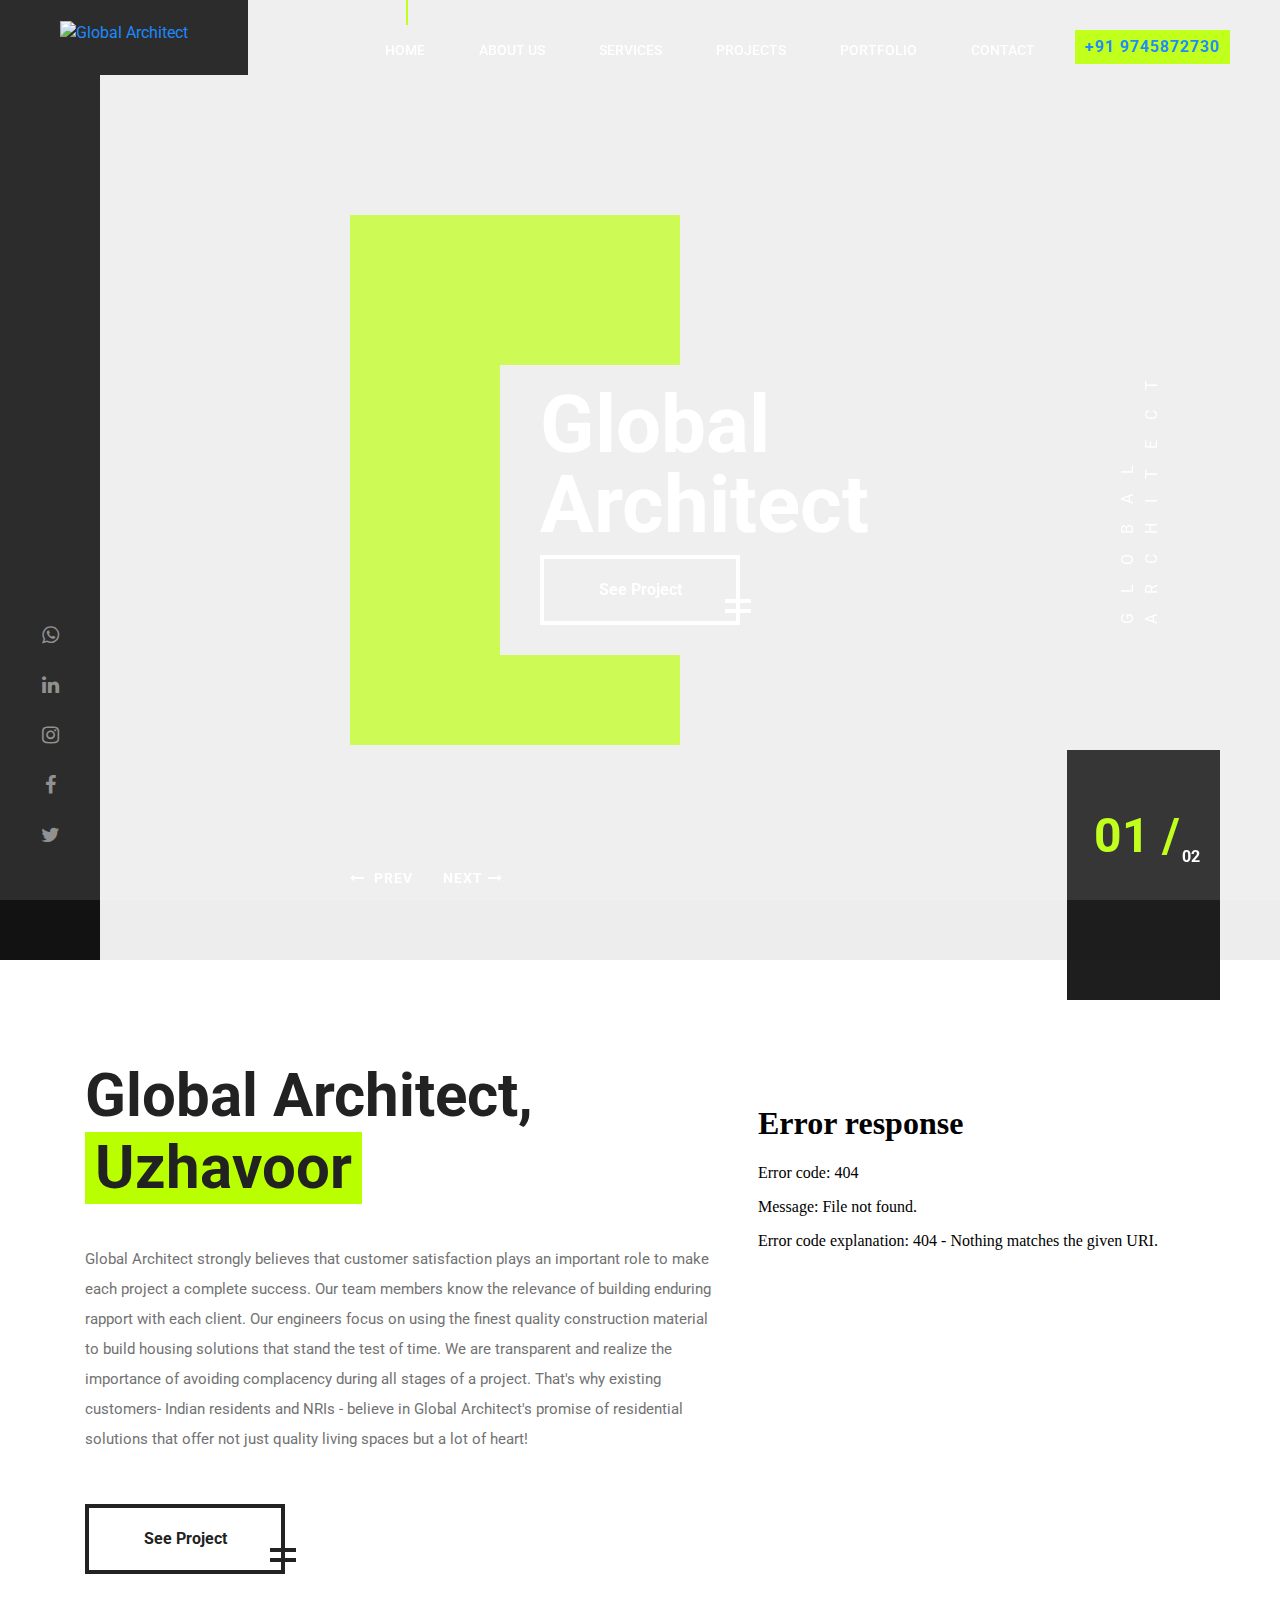
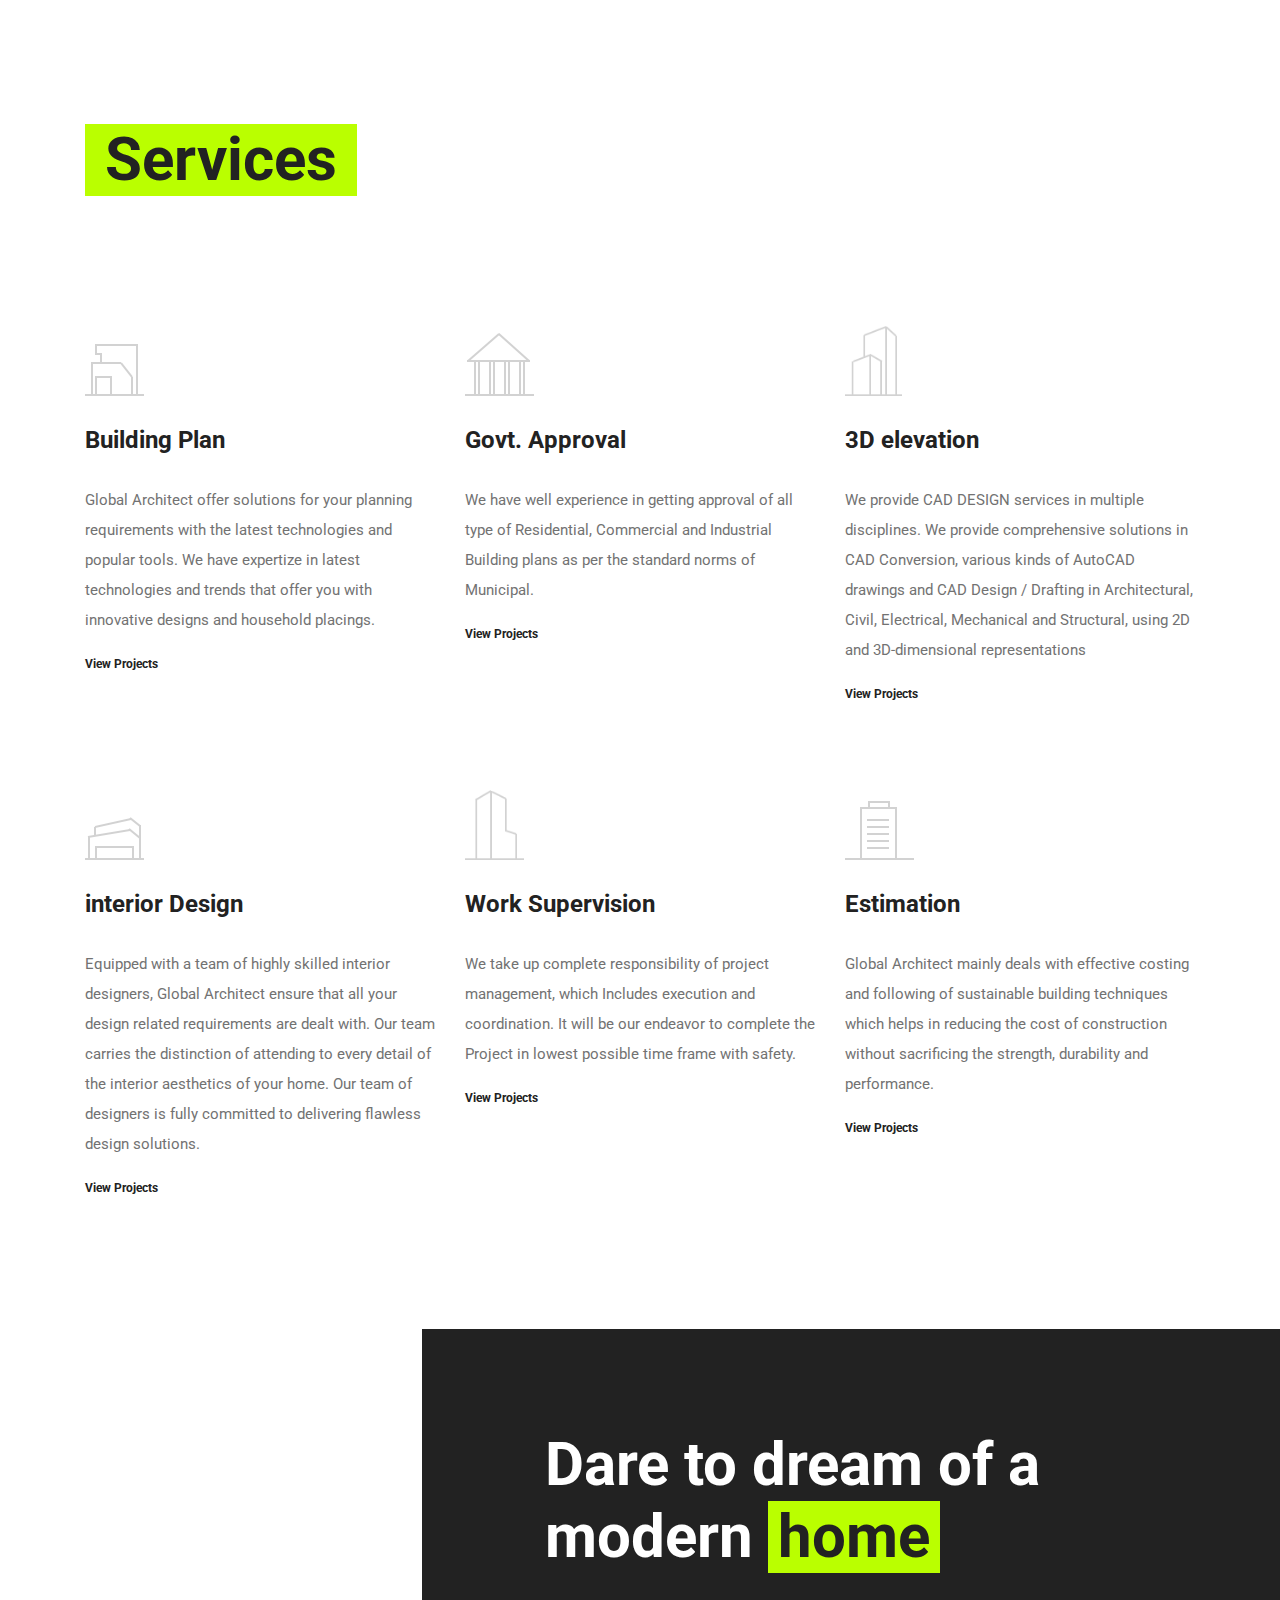
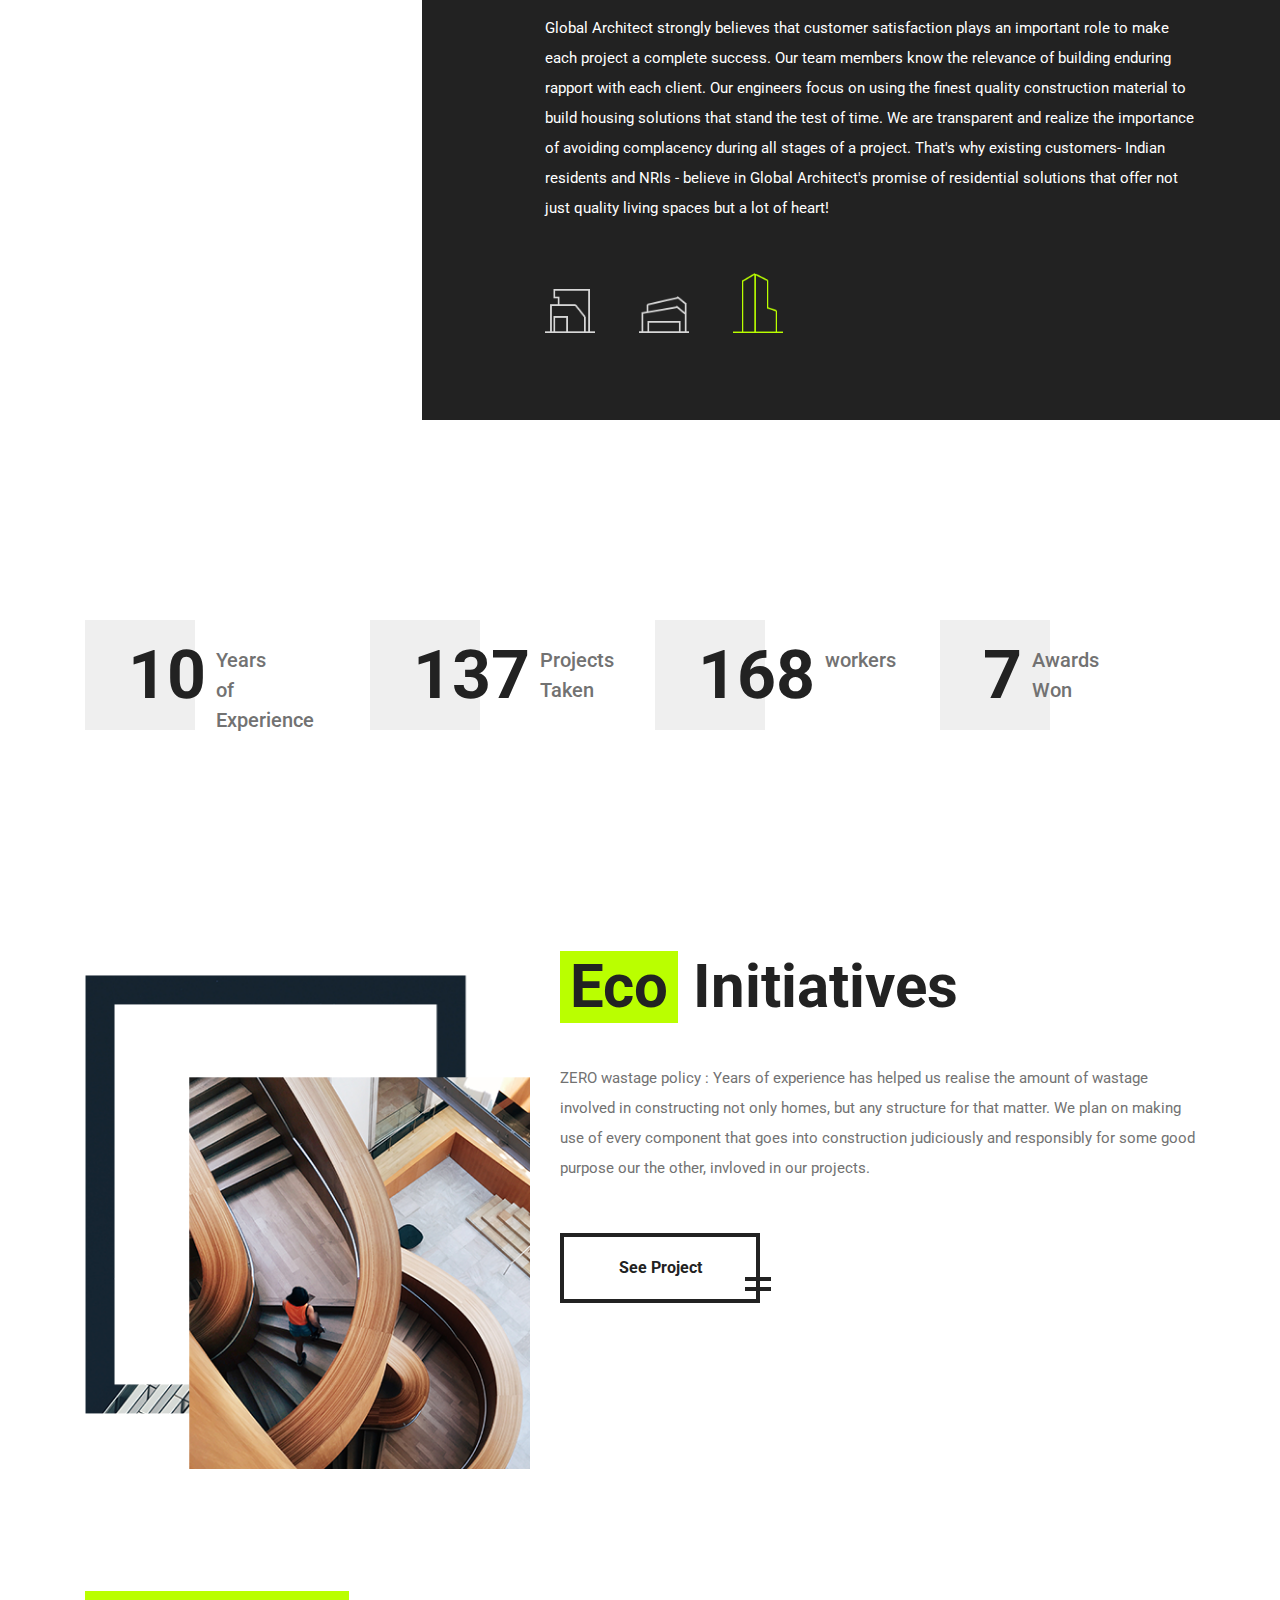
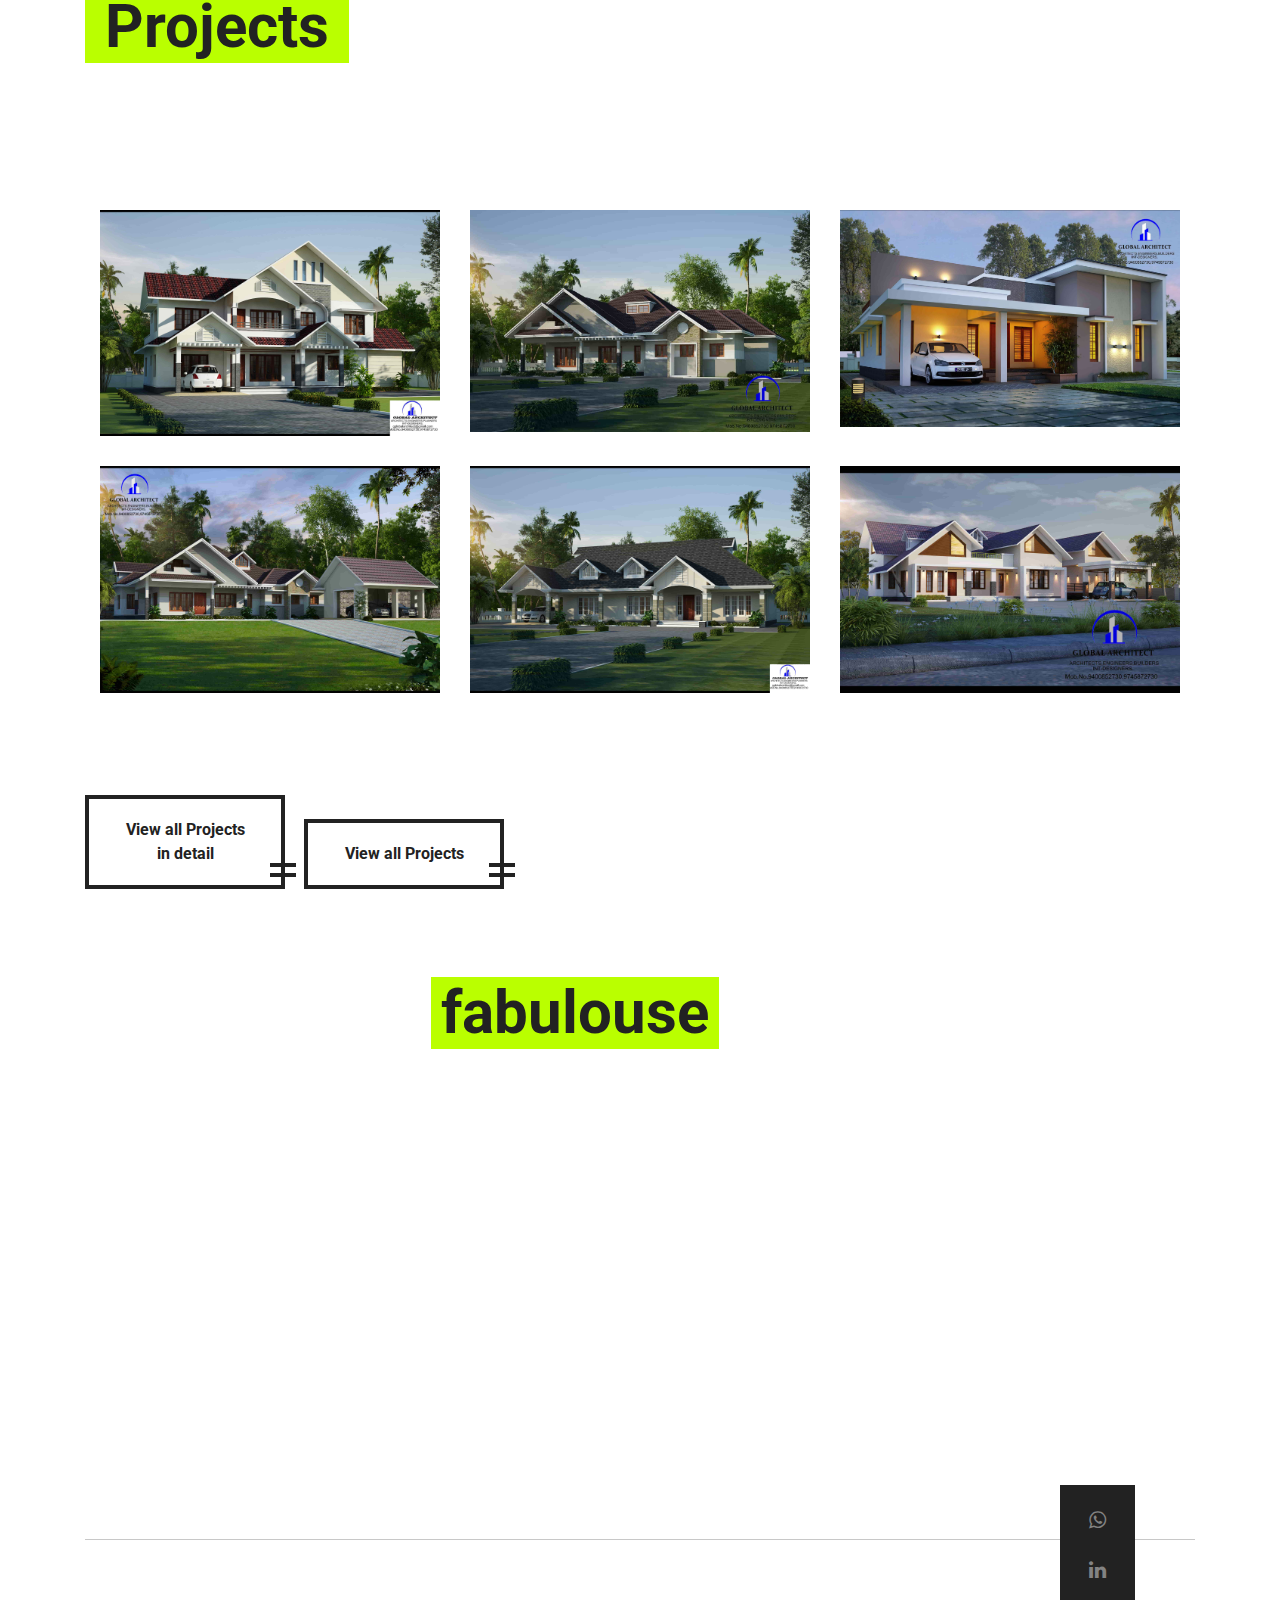
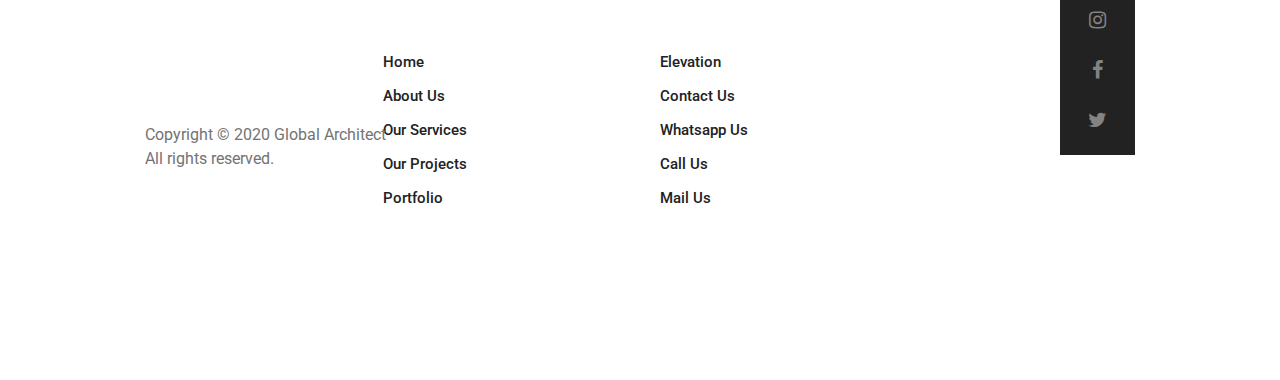
==== index.html @ ed286ddc "Update index.html" ====
<!DOCTYPE html>
<html lang="en">
<head>
	<title>Global Architect, Uzhavoor</title>
	<meta charset="UTF-8">
	<meta name="description" content="Global architect, Uzhavoor">
	<meta name="keywords" content="arcade, architecture, builders, creative, global architects uzhavoor, famous builders, low cost buildings, home builders, building plans, builders in kerala, builders in kottayam, awesome buildings">
	<meta name="viewport" content="width=device-width, initial-scale=1.0">
	<!-- Favicon -->   
	<link href="portfolio/img/logo2.png" rel="shortcut icon"/>

	<!-- Google Fonts -->
	<link href="https://fonts.googleapis.com/css?family=Roboto:300,400,500,700" rel="stylesheet">

	<!-- Stylesheets -->
	<link rel="stylesheet" href="css/bootstrap.min.css"/>
	<link rel="stylesheet" href="css/font-awesome.min.css"/>
	<link rel="stylesheet" href="css/animate.css"/>
	<link rel="stylesheet" href="css/owl.carousel.css"/>
	<link rel="stylesheet" href="css/style.css"/>


	

</head>
<body>
	<!-- Page Preloder -->
	<div id="preloder">
		<div class="loader"></div>
	</div>
	
	<!-- Header section start -->   
	<header class="header-area">
		<a href="home.html" class="logo-area">
			<img src="portfolio/img/logo.jpg" alt="Global Architect">
		</a>
		<div class="nav-switch">
			<i class="fa fa-bars"></i>
		</div>
		<div class="phone-number"><a href="https://api.whatsapp.com/send?phone=919745872730&text=&source=&data=&app_absent=">+91 9745872730</a></div>
		<nav class="nav-menu">
			<ul>
				<li class="active"><a href="home.html">Home</a></li>
				<li><a href="about.html">About us</a></li>
				<li><a href="service.html">Services</a></li>
				<li><a href="project.html">Projects</a></li>
				<li><a href="portfolio/gallery.html">Portfolio</a></li>
				<li><a href="contact.html">Contact</a></li>
			</ul>
		</nav>
	</header>
	<!-- Header section end -->   


	<!-- Hero section start -->
	<section class="hero-section">
		<!-- left social link ber -->
		<div class="left-bar">
			<div class="left-bar-content">
				<div class="social-links">
					<a href="https://api.whatsapp.com/send?phone=919745872730&text=&source=&data=&app_absent="><i class="fa fa-whatsapp"></i></a>
					<a href="#"><i class="fa fa-linkedin"></i></a>
					<a href="#"><i class="fa fa-instagram"></i></a>
					<a href="https://www.facebook.com/Global-architect-100551278254548/"><i class="fa fa-facebook"></i></a>
					<a href="#"><i class="fa fa-twitter"></i></a>
				</div>
			</div>
		</div>
		<!-- hero slider area -->
		
		
		 
     		<!--
		
		<iframe width="560" height="315" src="portfolio/img/intro_video.mp4" frameborder="0" allowfullscreen></iframe>
		
		-->
		
		
		
		
		<div class="hero-slider">
			<div class="hero-slide-item set-bg" data-setbg="portfolio/img/black1.jpg">
				<div class="slide-inner">
					<div class="slide-content">
					<h2>Global<br>Architect<br></h2>
					<a href="project" class="site-btn sb-light">See Project</a>
					</div>	
				</div>
			</div>	
			<div class="hero-slide-item set-bg" data-setbg="portfolio/img/red1.jpg">
				<div class="slide-inner">
					<div class="slide-content">
					<h2>You Dream <br>We Design</h2>
					<a href="project.html" class="site-btn sb-light">See Projects</a>
					</div>	
				</div>
			</div>	
		</div>
		<div class="slide-num-holder" id="snh-1"></div>
		<div class="hero-right-text">global <br>architect</div>
	</section>
	<!-- Hero section end -->


	<!-- Intro section start -->
	<section class="intro-section pt100 pb50">
		<div class="container">
			<div class="row">
				<div class="col-lg-7 intro-text mb-5 mb-lg-0">
					<h2 class="sp-title"> Global Architect,<span>Uzhavoor</span></h2>
					<p>Global Architect strongly believes that customer satisfaction plays an important role to make each project a complete success. Our team members know the relevance of building enduring rapport with each client. Our engineers focus on using the finest quality construction material to build housing solutions that stand the test of time. We are transparent and realize the importance of avoiding complacency during all stages of a project. That's why existing customers- Indian residents and NRIs - believe in Global Architect's promise of residential solutions that offer not just quality living spaces but a lot of heart! </p>
					<a href="project.html" class="site-btn sb-dark">See Project</a>
				</div>
				<div class="col-lg-5 pt-4">
					<iframe width="560" height="315" src="portfolio/img/intro_video.mp4" frameborder="0" allowfullscreen></iframe>
				</div>
			</div>
		</div>
	</section>
	<!-- Intro section end -->


	<!-- Service section start -->
	<section class="service-section spad">
		<div class="container">
			<div class="section-title">
				<h2>Services</h2>
			</div>
			<div class="row">
				<div class="col-lg-4 col-md-6">
					<div class="service-box">
						<div class="sb-icon">
							<div class="sb-img-icon">
								<img src="portfolio/img/icon/dark/1.png" alt="">
							</div>
						</div>
						<h3>Building Plan</h3>
						<p>Global Architect offer solutions for your planning requirements with the latest technologies and popular tools. We have expertize in latest technologies and trends that offer you with innovative designs and household placings.</p>
						<a href="project.html" class="readmore">View Projects</a>
					</div>
				</div>
				
				<div class="col-lg-4 col-md-6">
					<div class="service-box">
						<div class="sb-icon">
							<div class="sb-img-icon">
								<img src="portfolio/img/icon/dark/6.png" alt="">
							</div>
						</div>
						<h3>Govt. Approval</h3>
						<p>We have well experience in getting approval of all type of Residential, Commercial and Industrial Building plans as per the standard norms of Municipal.</p>
						<a href="project.html" class="readmore">View Projects</a>
					</div>
				</div>
				
				<div class="col-lg-4 col-md-6">
					<div class="service-box">
						<div class="sb-icon">
							<div class="sb-img-icon">
								<img src="portfolio/img/icon/dark/4.png" alt="">
							</div>
						</div>
						<h3>3D elevation</h3>
						<p>We provide CAD DESIGN services in multiple disciplines. We provide comprehensive solutions in CAD Conversion, various kinds of AutoCAD drawings and CAD Design / Drafting in Architectural, Civil, Electrical, Mechanical and Structural, using 2D and 3D-dimensional representations</p>
						<a href="project.html" class="readmore">View Projects</a>
					</div>
				</div>
				<div class="col-lg-4 col-md-6">
					<div class="service-box">
						<div class="sb-icon">
							<div class="sb-img-icon">
								<img src="portfolio/img/icon/dark/2.png" alt="">
							</div>
						</div>
						<h3>interior Design</h3>
						<p>Equipped with a team of highly skilled interior designers, Global Architect ensure that all your design related requirements are dealt with. Our team carries the distinction of attending to every detail of the interior aesthetics of your home. Our team of designers is fully committed to delivering flawless design solutions.</p>
						<a href="project.html" class="readmore">View Projects</a>
					</div>
				</div>
				<div class="col-lg-4 col-md-6">
					<div class="service-box">
						<div class="sb-icon">
							<div class="sb-img-icon">
								<img src="portfolio/img/icon/dark/3.png" alt="">
							</div>
						</div>
						<h3>Work Supervision</h3>
						<p> We take up complete responsibility of project management, which Includes execution and coordination. It will be our endeavor to complete the Project in lowest possible time frame with safety.</p>
						<a href="project.html" class="readmore">View Projects</a>
					</div>
				</div>
				
				<div class="col-lg-4 col-md-6">
					<div class="service-box">
						<div class="sb-icon">
							<div class="sb-img-icon">
								<img src="portfolio/img/icon/dark/5.png" alt="">
							</div>
						</div>
						<h3>Estimation</h3>
						<p>Global Architect mainly deals with effective costing and following of sustainable building techniques which helps in reducing the cost of construction without sacrificing the strength, durability and performance. </p>
						<a href="project.html" class="readmore">View Projects</a>
					</div>
				</div>
				
			</div>
		</div>
	</section>
	<!-- Service section end -->



	<!-- CTA section start -->
	<section class="cta-section pt100 pb50">
		<div class="cta-image-box"></div>
		<div class="container">
			<div class="row">
				<div class="col-lg-7 pl-lg-0 offset-lg-5 cta-content">
					<h2 class="sp-title">Dare to dream of a modern <span>home</span></h2>
					<p>Global Architect strongly believes that customer satisfaction plays an important role to make each project a complete success. Our team members know the relevance of building enduring rapport with each client. Our engineers focus on using the finest quality construction material to build housing solutions that stand the test of time. We are transparent and realize the importance of avoiding complacency during all stages of a project. That's why existing customers- Indian residents and NRIs - believe in Global Architect's promise of residential solutions that offer not just quality living spaces but a lot of heart! </p>
					<div class="cta-icons">
						<div class="cta-img-icon">
							<img src="portfolio/img/icon/light/1.png" alt="">
						</div>
						<div class="cta-img-icon">
							<img src="portfolio/img/icon/light/2.png" alt="">
						</div>
						<div class="cta-img-icon">
							<img src="portfolio/img/icon/color/3.png" alt="">
						</div>
					</div>
				</div>
			</div>
		</div>
	</section>
	<!-- CTA section end -->


	<!-- Milestones section Start -->
	<section class="milestones-section spad">
		<div class="container">
			<div class="row">
				<div class="col-lg-3 col-md-6">
					<div class="milestone">
						<h2>10</h2>
						<p>Years <br>of <br>Experience</p>
					</div>
				</div>
				<div class="col-lg-3 col-md-6">
					<div class="milestone">
						<h2>137</h2>
						<p>Projects <br>Taken</p>
					</div>
				</div>
				<div class="col-lg-3 col-md-6">
					<div class="milestone">
						<h2>168</h2>
						<p>workers</p>
					</div>
				</div>
				<div class="col-lg-3 col-md-6">
					<div class="milestone">
						<h2>7</h2>
						<p>Awards <br>Won</p>
					</div>
				</div>
			</div>
		</div>
	</section>
	<!-- Milestones section end -->

	
	<!-- Eco initiative section start -->
	<section class="intro-section pt100 pb50">
		<div class="container">
			<div class="row">
				<div class="col-lg-5 pt-4">
					<img src="portfolio/img/intro.png" alt="Global Architect">
				</div>
				<div class="col-lg-7 intro-text mb-5 mb-lg-0">
					<h2 class="sp-title"><span>Eco</span> Initiatives</h2>
					<p>ZERO wastage policy : Years of experience has helped us realise the amount of wastage involved in constructing not only homes, but any structure for that matter. We plan on making use of every component that goes into construction judiciously and responsibly for some good purpose our the other, invloved in our projects.</p>
					<a href="project.html" class="site-btn sb-dark">See Project</a>
				</div>
				
			</div>
		</div>
	</section>
	<!-- Eco initiative section end -->
	
	
	
	
	<br>
	<br>
	<br>

	
	
	
	

	<!-- Projects section start -->
	<div class="projects-section pb50">
		<div class="container">
			<div class="row">
				<div class="col-lg-3">
					<div class="section-title">
						<h1>Projects</h1>
					</div>
				</div>
				
			</div>
			
			
			
			
<br>
<br>
<br>


		<div id="fh5co-work-section">
			<div class="container">
				<div class="row">
					<div class="col-md-4 text-center project">
						<a href="building1.html" class="grid-project">
							<div class="image"><img src="portfolio/img/home/2.jpg" alt="Project" class="img-responsive"></div>
							<div class="desc">
								<h3></h3>
								<p></p>
								<span></span>
							</div>
						</a>
					</div>
					<div class="col-md-4 text-center project">
						<a href="building1.html" class="grid-project">
							<div class="image"><img src="portfolio/img/home/3.jpg" alt="Project" class="img-responsive"></div>
							<div class="desc">
								<h3></h3>
								<p></p>
								<span></span>
							</div>
						</a>
					</div>
					<div class="col-md-4 text-center project">
						<a href="building1.html" class="grid-project">
							<div class="image"><img src="portfolio/img/home/6.jpg" alt="Project" class="img-responsive"></div>
							<div class="desc">
								<p></p>
								<span></span>
							</div>
						</a>
					</div>
					<div class="col-md-4 text-center project">
						<a href="building1.html" class="grid-project">
							<div class="image"><img src="portfolio/img/home/10.jpg" alt="Project" class="img-responsive"></div>
							<div class="desc">
								<h3></h3>
								<span></span>
								
							</div>
						</a>
					</div>
					<div class="col-md-4 text-center project">
						<a href="building1.html" class="grid-project">
							<div class="image"><img src="portfolio/img/home/13.jpg" alt="Project" class="img-responsive"></div>
							<div class="desc">
								<h3></span>
							</div>
						</a>
					</div>
					<div class="col-md-4 text-center project">
						<a href="building1.html" class="grid-project">
							<div class="image"><img src="portfolio/img/home/14.jpg" alt="Project" class="img-responsive"></div>
							<div class="desc">
								<h3></span>
							</div>
						</a>
					</div>
				</div>
			</div>
		</div>
		<br>
		<br>
		<br>
		<a href="project.html" class="site-btn sb-dark">View all Projects <br> in detail</a>
		<a href="portfolio.html" class="site-btn sb-dark">View all Projects</a>
		
		<br>
		<br>
		<br>	
			
		
	<section class="promo-section pt-0">
		<div class="promo-box set-bg" data-setbg="portfolio/img/black1.jpg">
			<div class="container">
				<div class="row">
					<div class="col-lg-9 promo-text">
						<h1>In need of a <span>fabulouse</span> home?</h1>
						<p>unique formula of innovation and professionalism that guarantee unparalleled standards of services without the slightest of delay in the timely completion of projects.</p>
					</div>
					<div class="col-lg-3 text-lg-right">
						<a href="https://api.whatsapp.com/send?phone=919745872730&text=&source=&data=&app_absent=" class="site-btn sb-light mt-4">Whatsapp Us</a>
					</div>
				</div>
			</div>
		</div>
	</section>
	
			
			
			
			
			
			
			
		<br>
		<br>
		<br>
		<br>
		<br>
		<br>



	<!-- Projects section end -->
	
	
	
	
	
		
			
			
			
			
			
			
			

	
	
	
	
	<!-- Footer section start -->
	<footer class="footer-section">
		<div class="footer-social">
			<div class="social-links">
				<a href="https://api.whatsapp.com/send?phone=919745872730&text=&source=&data=&app_absent="><i class="fa fa-whatsapp"></i></a>
				<a href="#"><i class="fa fa-linkedin"></i></a>
				<a href="#"><i class="fa fa-instagram"></i></a>
				<a href="#"><i class="fa fa-facebook"></i></a>
				<a href="#"><i class="fa fa-twitter"></i></a>
			</div>
		</div>
		<div class="container">
			<div class="row">
				<div class="col-lg-9 offset-lg-3">
					<div class="row">
						<div class="col-md-4">
							<div class="footer-item">
								<ul>
									<li><a href="index.html">Home</a></li>
									<li><a href="about.html">About Us</a></li>
									<li><a href="service.html">Our Services</a></li>
									<li><a href="project.html">Our Projects</a></li>
									<li><a href="Portfolio/gallery.html">Portfolio</a></li>
									
								</ul>
							</div>
						</div>
						<div class="col-md-4">
							<div class="footer-item">
								<ul>
									<li><a href="portfolio.html">Elevation</a></li>
									<li><a href="contact.html">Contact Us</a></li>
									<li><a href="https://api.whatsapp.com/send?phone=919745872730&text=&source=&data=&app_absent=">Whatsapp Us</a></li>
									<li><a href="tel://+919745872730">Call Us</a></li>
									<li><a href="https://mail.google.com/mail/u/0/#inbox?compose=CllgCJfrLfsftrxhvQvltRVFBPnzljLBNbCcRBGmcxBzsPzPgQCKxvjkdplgJJNvBHZVXLXLjHg">Mail Us</a></li>
								</ul>
							</div>
						</div>
						
					</div>
				</div>
			</div>
		</div>
		
     <div class="copyright">Copyright &copy; 2020 Global Architect <br> All rights reserved.</div>
    
	</footer>
	<!-- Footer section end -->



	<!--====== Javascripts & Jquery ======-->
	<script src="js/jquery-2.1.4.min.js"></script>
	<script src="js/bootstrap.min.js"></script>
	<script src="js/isotope.pkgd.min.js"></script>
	<script src="js/owl.carousel.min.js"></script>
	<script src="js/jquery.owl-filter.js"></script>
	<script src="js/magnific-popup.min.js"></script>
	<script src="js/circle-progress.min.js"></script>
	<script src="js/main.js"></script>
</body>
</html>
---- css/style.css ----
/* =================================
------------------------------------
  Arcade - Architecture
  Version: 1.0
 ------------------------------------ 
 ====================================*/





/*----------------------------------------*/
/* Template default CSS
/*----------------------------------------*/
html,
body {
	height: 100%;
	font-family: 'Roboto', sans-serif;
}

h1,
h2,
h3,
h4,
h5,
h6 {
	color: #222222;
	margin: 0;
	margin-bottom: 10px;
	font-weight: 700;
}

h1 {
	font-size: 60px;
	margin-bottom: 40px;
}

h1 span {
	background: #baff00;
	padding: 0 10px;
	color: #222222;
	display: inline-block;
}

h2 {
	font-size: 36px;
}

h3 {
	font-size: 24px;
	margin-bottom: 30px;
}

h4 {
	font-size: 15px;
}

p {
	font-size: 15px;
	color: #727272;
	line-height: 2;
}

img {
	max-width: 100%;
}

input:focus,
select:focus,
button:focus,
textarea:focus {
	outline: none;
}

a:hover,
a:focus {
	text-decoration: none;
	outline: none;
}

ul,
ol {
	padding: 0;
	margin: 0;
}

/*------------------------
  Helper css
--------------------------*/
.sp-title {
	font-size: 60px;
	margin-bottom: 40px;
}

.sp-title span {
	background: #baff00;
	padding: 0 10px;
	color: #222222;
	display: inline-block;
}

.pt100 {
	padding-top: 100px;
}

.pb100 {
	padding-bottom: 100px;
}

.pt50 {
	padding-top: 50px;
}

.pb50 {
	padding-bottom: 50px;
}

.mb100 {
	margin-bottom: 100px;
}

.spad {
	padding: 100px 0;
}

.section-title {
	margin-bottom: 75px;
}

.section-title h1,
.section-title h2 {
	display: inline-block;
	background: #baff00;
	padding: 0 20px;
	margin-bottom: 0;
	font-size: 60px;
}

.set-bg {
	background-size: cover;
	background-repeat: no-repeat;
}

/*------------------------
  Common element css
--------------------------*/
/*=== Preloder ===*/
#preloder {
	position: fixed;
	width: 100%;
	height: 100%;
	top: 0;
	left: 0;
	z-index: 999999;
	background: #fff;
}

.loader {
	width: 30px;
	height: 30px;
	border: 3px solid #000;
	position: absolute;
	top: 50%;
	left: 50%;
	margin-top: -13px;
	margin-left: -13px;
	border-radius: 60px;
	border-left-color: transparent;
	animation: loader 0.8s linear infinite;
	-webkit-animation: loader 0.8s linear infinite;
	}

@keyframes loader {
	0% {
		transform: rotate(0deg);
	}
	50% {
		transform: rotate(180deg);
	}
	100% {
		transform: rotate(360deg);
	}
}

@-webkit-keyframes loader {
	0% {
		-webkit-transform: rotate(0deg);
	}
	50% {
		-webkit-transform: rotate(180deg);
	}
	100% {
		-webkit-transform: rotate(360deg);
	}
}
.site-btn {
	display: inline-block;
	font-weight: 700;
	border: 4px solid;
	min-width: 200px;
	text-align: center;
	padding: 19px 0;
	position: relative;
	background-color: transparent;
	margin-right: 15px;
	z-index: 1;
}

.site-btn:after,
.site-btn:before {
	position: absolute;
	content: "";
	width: 26px;
	height: 4px;
	right: -15px;
}

.site-btn:after {
	bottom: 8px;
}

.site-btn:before {
	bottom: 18px;
}

.site-btn.sb-light {
	color: #fff;
}

.site-btn.sb-light:after,
.site-btn.sb-light:before {
	background: #fff;
}

.site-btn.sb-dark {
	color: #222222;
}

.site-btn.sb-dark:after,
.site-btn.sb-dark:before {
	background: #222222;
}

.site-btn.sb-solid-color {
	background: #baff00;
	border-color: #baff00;
}

.site-btn.sb-solid-color:after,
.site-btn.sb-solid-color:before {
	background: #222222;
}

.site-btn.sb-solid-dark {
	background: #222;
	border-color: #222;
	color: #baff00;
}

.site-btn.sb-solid-dark:after,
.site-btn.sb-solid-dark:before {
	background: #baff00;
}

.element {
	margin-bottom: 100px;
}

/*===  Accordion ===*/
.accordion-area .panel {
	margin-bottom: 15px;
}

.accordion-area .panel-header {
	background: #f0f0f0;
	display: block;
	padding: 12px 50px;
	font-size: 14px;
	font-weight: 700;
	position: relative;
	-webkit-transition: all 0.4s ease-out 0s;
	-o-transition: all 0.4s ease-out 0s;
	transition: all 0.4s ease-out 0s;
}

.accordion-area .panel-header.active {
	background: #baff00;
}

.accordion-area .panel-header.active .panel-link:after {
	content: "-";
}

.accordion-area .panel-header.active .panel-link.collapsed:after {
	content: "+";
}

.accordion-area .panel-link {
	position: absolute;
	right: 0;
	top: 0;
	height: 100%;
	width: 50px;
	background: #baff00;
	border: none;
	cursor: pointer;
}

.accordion-area .panel-body p {
	font-size: 14px;
	margin-bottom: 0;
	padding-top: 25px;
}

.accordion-area .panel-body {
	padding: 0 5px;
}

.accordion-area .panel-link:after {
	content: "+";
	position: absolute;
	left: 50%;
	font-size: 16px;
	font-weight: 700;
	top: 50%;
	line-height: 16px;
	margin-top: -8px;
	margin-left: -4px;
}

/*===  Tab  ===*/
.tab-element .nav-tabs {
	border-bottom: none;
	margin-bottom: 35px;
}

.tab-element .nav-tabs .nav-link {
	border: none;
	background: #f0f0f0;
	border-radius: 0;
	margin-right: 5px;
	font-size: 14px;
	font-weight: 500;
	color: #222;
	padding: 15px 30px;
}

.tab-element .nav-tabs .nav-link.active {
	background: #baff00;
}

.tab-element .nav-tabs .nav-link.active,
.tab-element .nav-tabs .nav-link:hover {
	border: none;
}

.tab-element .tab-pane h4 {
	font-size: 18px;
	margin: 25px 0 20px;
}

.tab-element .tab-pane p {
	font-size: 14px;
}

/*===  Loader ===*/
.circle-progress {
	text-align: center;
	padding-top: 30px;
	display: inline-block;
}

.circle-progress .prog-circle {
	position: relative;
	margin-bottom: -155px;
}

.circle-progress .prog-circle:after {
	position: absolute;
	content: "";
	width: 177px;
	height: 177px;
	left: 9px;
	top: 9px;
	border-radius: 50%;
	border: 2px solid #fff;
	z-index: 1;
}

.circle-progress canvas {
	-webkit-transform: rotate(90deg);
	-ms-transform: rotate(90deg);
	transform: rotate(90deg);
}

.circle-progress .progress-info {
	width: 100%;
	border-radius: 150px;
	margin: 0 auto;
	padding-top: 22px;
}

.circle-progress .progress-info h2 {
	font-size: 48px;
}

.circle-progress .prog-title {
	text-align: center;
	margin-top: 100px;
}

.circle-progress .prog-title h3 {
	font-size: 18px;
	color: #727272;
}

.img-popup-warp .mfp-content {
	opacity: 0;
	-webkit-transform: scale(0.8);
	    -ms-transform: scale(0.8);
	        transform: scale(0.8);
	-webkit-transition: all 0.4s;
	-o-transition: all 0.4s;
	transition: all 0.4s;
}

.img-popup-warp.mfp-ready .mfp-content {
	opacity: 1;
	-webkit-transform: scale(1);
	    -ms-transform: scale(1);
	        transform: scale(1);
}

/*----------------------------------------*/
/*  Header CSS
/*----------------------------------------*/
.header-area {
	position: absolute;
	width: 100%;
	top: 0;
	z-index: 50;
}

.logo-area {
	float: left;
	display: inline-block;
	background: #121212;
	padding: 20px 60px 30px;
}

.phone-number {
	float: right;
	display: inline-block;
	padding: 5px 10px;
	background: #baff00;
	font-weight: 700;
	letter-spacing: 1px;
	margin-top: 30px;
	margin-right: 50px;
}

.nav-switch {
	display: none;
}

.nav-menu {
	display: inline-block;
	float: right;
}

.nav-menu ul {
	list-style: none;
}

.nav-menu ul li {
	display: inline;
}

.nav-menu ul li a {
	display: inline-block;
	padding: 40px 10px 5px;
	text-transform: uppercase;
	margin-right: 30px;
	font-size: 14px;
	color: #fff;
	font-weight: 500;
	position: relative;
}

.nav-menu ul li a:after {
	position: absolute;
	content: "";
	width: 2px;
	height: 0;
	left: 50%;
	margin-left: 1px;
	top: 0;
	background: #baff00;
	-webkit-transition: all 0.4s;
	-o-transition: all 0.4s;
	transition: all 0.4s;
}

.nav-menu ul li a:hover:after {
	height: 25px;
}

.nav-menu ul li.active>a:after {
	height: 25px;
}

/*---------------------------------------*/
/*  Hero Section CSS
/*----------------------------------------*/
.hero-section {
	height: 960px;
	background: #ededed;
	position: relative;
}

.left-bar {
	position: absolute;
	width: 100px;
	height: 100%;
	background: #121212;
	z-index: 20;
}

.left-bar .left-bar-content {
	position: absolute;
	width: 100%;
	bottom: 0;
	text-align: center;
	margin-bottom: 90px;
}

.social-links a {
	display: block;
	color: #838383;
	margin-bottom: 20px;
	font-size: 20px;
	-webkit-transition: all 0.4s;
	-o-transition: all 0.4s;
	transition: all 0.4s;
}

.social-links a:hover {
	color: #baff00;
}

.hero-right-text {
	position: absolute;
	right: 140px;
	-webkit-transform: rotate(-90deg);
	    -ms-transform: rotate(-90deg);
	        transform: rotate(-90deg);
	-webkit-transform-origin: right center;
	    -ms-transform-origin: right center;
	        transform-origin: right center;
	bottom: 60%;
	z-index: 30;
	color: #fff;
	text-transform: uppercase;
	letter-spacing: 20px;
}

.hero-slider .hero-slide-item {
	width: 100%;
	height: 960px;
	display: table;
}

.hero-slider .hero-slide-item .slide-inner {
	display: table-cell;
	vertical-align: middle;
	position: relative;
}

.hero-slider .owl-nav {
	position: absolute;
	display: inline-block;
	left: 350px;
	bottom: 70px;
}

.hero-slider .owl-nav .owl-prev,
.hero-slider .owl-nav .owl-next {
	display: inline-block;
	margin-right: 30px;
	font-size: 14px;
	font-weight: 700;
	color: #fff;
	letter-spacing: 1px;
	-webkit-transition: all 0.4s;
	-o-transition: all 0.4s;
	transition: all 0.4s;
}

.hero-slider .owl-nav .owl-prev:hover,
.hero-slider .owl-nav .owl-next:hover {
	color: #baff00;
}

.hero-slider .owl-nav .owl-prev i {
	margin-right: 5px;
}

.hero-slider .owl-nav .owl-next {
	margin-right: 0px;
}

.hero-slider .owl-nav .owl-next i {
	margin-left: 5px;
}

.slide-num-holder {
	width: 153px;
	height: 250px;
	position: absolute;
	right: 60px;
	background: rgba(18, 18, 18, 0.95);
	bottom: -40px;
	z-index: 111;
	text-align: right;
	padding-right: 20px;
	padding-top: 60px;
	color: #fff;
	font-weight: 700;
}

.slide-num-holder span {
	font-size: 48px;
	color: #baff00;
	position: relative;
	top: -10px;
	right: -10px;
}

.slide-content {
	margin-left: 350px;
	margin-bottom: 50px;
	padding-left: 190px;
	padding-top: 170px;
	padding-bottom: 70px;
	position: relative;
	opacity: 0;
	-webkit-transition: all 0.6s;
	-o-transition: all 0.6s;
	transition: all 0.6s;
}

.slide-content:after {
	position: absolute;
	content: "";
	height: calc(100% + 50px);
	width: 330px;
	border-top: 150px solid #baff00;
	border-left: 150px solid #baff00;
	border-bottom: 90px solid #baff00;
	top: 0;
	left: 0;
	opacity: 0.73;
}

.slide-content h2 {
	color: #fff;
	font-size: 80px;
	line-height: 80px;
}

.owl-item.active .slide-content {
	opacity: 1;
}

/*----------------------------------------*/
/*  Intro Section CSS
/*----------------------------------------*/
.intro-text p {
	margin-bottom: 50px;
}

/*----------------------------------------*/
/*  Service Section CSS
/*----------------------------------------*/
.service-box {
	margin-bottom: 30px;
}

.service-box .sb-icon {
	margin-bottom: 30px;
	width: 100px;
	height: 125px;
	text-align: center;
	position: relative;
	overflow: hidden;
	background-color: transparent;
	-webkit-transition: all 0.4s;
	-o-transition: all 0.4s;
	transition: all 0.4s;
}

.service-box .sb-icon .sb-img-icon {
	position: absolute;
	left: 0;
	bottom: 0;
	-webkit-transition: all 0.3s;
	-o-transition: all 0.3s;
	transition: all 0.3s;
}

.service-box .sb-icon .sb-img-icon img {
	opacity: 0.2;
	max-height: 70px;
	-webkit-transition: all 0.3s;
	-o-transition: all 0.3s;
	transition: all 0.3s;
}

.service-box .sb-icon::after {
	content: "";
	position: absolute;
	width: 100%;
	height: 100%;
	background: #fff;
	left: 25px;
	top: -80px;
	-webkit-transform: rotate(-65deg);
	    -ms-transform: rotate(-65deg);
	        transform: rotate(-65deg);
}

.service-box .readmore {
	font-size: 12px;
	font-weight: 700;
	color: #222222;
	display: inline-block;
	padding: 2px 0;
	background-color: transparent;
	-webkit-transition: all 0.4s;
	-o-transition: all 0.4s;
	transition: all 0.4s;
}

.service-box:hover .sb-icon {
	background-color: #baff00;
}

.service-box:hover .sb-icon .sb-img-icon {
	left: 15px;
	margin-bottom: 5px;
}

.service-box:hover .sb-icon .sb-img-icon img {
	opacity: 1;
}

.service-box:hover .readmore {
	background-color: #baff00;
	padding: 2px 10px;
}

/*----------------------------------------*/
/*  CTA Section CSS
/*----------------------------------------*/
.cta-section {
	position: relative;
	margin-bottom: 100px;
}

.cta-section:after {
	content: "";
	position: absolute;
	width: 67%;
	height: 100%;
	right: 0;
	top: 0;
	background: #222222;
	z-index: 2;
}

.cta-section .cta-image-box {
	position: absolute;
	width: 50%;
	height: 100%;
	left: 0;
	background-image: url("../img/cta-img.jpg");
	background-repeat: no-repeat;
	background-size: cover;
}

.cta-section .container {
	position: relative;
	z-index: 9;
}

.cta-section .cta-content h2 {
	color: #fff;
}

.cta-section .cta-content p {
	color: #fff;
	margin-bottom: 30px;
}

.cta-section .cta-content .cta-img-icon {
	display: inline-block;
	height: 80px;
	position: relative;
	width: 50px;
	margin-right: 40px;
	margin-bottom: 30px;
}

.cta-section .cta-content .cta-img-icon:last-child {
	margin-right: 0;
}

.cta-section .cta-content .cta-img-icon img {
	position: absolute;
	left: 0;
	bottom: 0;
	max-height: 100%;
}

/*----------------------------------------*/
/*  Milestones Section CSS
/*----------------------------------------*/
.milestone {
	min-height: 110px;
	padding-left: 43px;
	padding-top: 15px;
	position: relative;
}

.milestone h2 {
	margin-bottom: 0;
	font-size: 68px;
	display: inline-block;
	float: left;
	position: relative;
	z-index: 1;
}

.milestone p {
	float: left;
	font-size: 20px;
	margin-top: 10px;
	margin-left: 10px;
	line-height: 1.5;
	position: relative;
	z-index: 1;
	font-weight: 500;
}

.milestone:after {
	position: absolute;
	content: "";
	width: 110px;
	height: 110px;
	left: 0;
	top: 0;
	background: #efefef;
	-webkit-transition: all 0.3s;
	-o-transition: all 0.3s;
	transition: all 0.3s;
}

.milestone:hover:after {
	background: #baff00;
}

/*----------------------------------------*/
/*  Projects Section CSS
/*----------------------------------------*/
.projects-filter-nav {
	list-style: none;
	text-align: right;
	margin-top: 20px;
}

.projects-filter-nav li {
	display: inline-block;
	margin-left: 25px;
	color: #747474;
	font-size: 18px;
	font-weight: 500;
	padding: 0 5px;
	cursor: pointer;
	-webkit-transition: .4s;
	-o-transition: .4s;
	transition: .4s;
}

.projects-filter-nav li.btn-active {
	background: #baff00;
	color: #222222;
}

.projects-slider {
	padding: 0 40px;
	margin-top: 60px;
}

.projects-slider .single-project {
	height: 550px;
	width: 100%;
	background: #333;
	-o-transition: .8s;
	transition: .8s;
	-webkit-transition: .8s;
	-ms-transform: translateX(0);
	    transform: translateX(0);
	-webkit-transform: translateX(0);
	opacity: 1;
}

.projects-slider .single-project .project-content {
	padding: 50px;
	height: 100%;
	background: rgba(13, 13, 13, 0.5);
	-webkit-transition: all 0.4s ease 0s;
	-o-transition: all 0.4s ease 0s;
	transition: all 0.4s ease 0s;
	opacity: 0;
}

.projects-slider .single-project .project-content h2 {
	color: #fff;
	font-weight: 500;
	position: relative;
	top: 20px;
	-webkit-transition: all 0.6s ease 0s;
	-o-transition: all 0.6s ease 0s;
	transition: all 0.6s ease 0s;
}

.projects-slider .single-project .project-content p {
	color: #baff00;
	font-weight: 500;
	position: relative;
	top: 40px;
	-webkit-transition: all 0.4s ease 0s;
	-o-transition: all 0.4s ease 0s;
	transition: all 0.4s ease 0s;
}

.projects-slider .single-project .seemore {
	position: absolute;
	right: 50px;
	bottom: 30px;
	background: #baff00;
	font-size: 14px;
	font-weight: 700;
	color: #222;
	display: inline-block;
	padding: 2px 8px;
	-webkit-transition: all 0.4s ease 0s;
	-o-transition: all 0.4s ease 0s;
	transition: all 0.4s ease 0s;
}

.projects-slider .single-project:hover .project-content {
	opacity: 1;
}

.projects-slider .single-project:hover .project-content h2,
.projects-slider .single-project:hover .project-content p {
	top: 0;
}

.projects-slider .single-project:hover .seemore {
	bottom: 50px;
}

.projects-slider .single-project.__loading {
	opacity: 0;
	-ms-transform: translateX(40px);
	    transform: translateX(40px);
	-webkit-transform: translateX(40px);
}

.projects-slider .owl-nav {
	text-align: right;
	max-width: 1170px;
	margin: 40px auto 0;
}

.projects-slider .owl-nav .owl-prev,
.projects-slider .owl-nav .owl-next {
	display: inline-block;
	margin-right: 20px;
	font-size: 14px;
	font-weight: 700;
	color: #222222;
	letter-spacing: 1px;
	-webkit-transition: all 0.4s;
	-o-transition: all 0.4s;
	transition: all 0.4s;
	padding: 0 5px;
}

.projects-slider .owl-nav .owl-prev:hover,
.projects-slider .owl-nav .owl-next:hover {
	background: #baff00;
}

.projects-slider .owl-nav .owl-prev i {
	margin-right: 5px;
}

.projects-slider .owl-nav .owl-next {
	margin-right: 0px;
}

.projects-slider .owl-nav .owl-next i {
	margin-left: 5px;
}

/*----------------------------------------*/
/*  Client Section CSS
/*----------------------------------------*/
.client-slider .single-brand {
	display: table;
	height: 80px;
	width: 100%;
}

.client-slider .single-brand a {
	display: table-cell;
	vertical-align: middle;
	text-align: center;
}

.client-slider .single-brand a img {
	width: auto;
	margin: 0 auto;
	opacity: 0.2;
	-webkit-transition: all 0.4s;
	-o-transition: all 0.4s;
	transition: all 0.4s;
}

.client-slider .single-brand a:hover img {
	opacity: 1;
}

/*----------------------------------------*/
/*  Footer Section CSS
/*----------------------------------------*/
.footer-section {
	padding-top: 110px;
	padding-bottom: 110px;
	border-top: 1px solid #c8c8c8;
	position: relative;
}

.footer-section .copyright {
	position: absolute;
	top: 50%;
	margin-top: -12px;
	left: 60px;
	color: #737373;
}

.footer-section .footer-social {
	width: 75px;
	text-align: center;
	position: absolute;
	right: 60px;
	top: -55px;
	padding-top: 20px;
	background: #222;
}

.footer-item ul {
	list-style: none;
}

.footer-item ul li {
	display: block;
	margin-bottom: 10px;
}

.footer-item ul li a {
	display: inline-block;
	font-size: 15px;
	font-weight: 500;
	color: #222222;
	padding: 0 5px;
}

.footer-item ul li a:hover {
	background: #baff00;
}

/*----------------------------------------*/
/*  Other pages CSS
/*----------------------------------------*/
.page-header-section {
	height: 445px;
	padding-top: 200px;
}

.page-header-section .header-title {
	font-size: 82px;
	color: #fff;
}

.page-header-section .header-title span {
	background: none;
	color: #baff00;
}

/*----------------------------------------*/
/*  About page CSS
/*----------------------------------------*/
.testimonials-section {
	position: relative;
	margin: 60px 0;
}

.testimonials-section h1 {
	color: #fff;
}

.testimonials-section:after {
	content: "";
	position: absolute;
	width: 67%;
	height: 100%;
	right: 0;
	top: 0;
	background: #222222;
	z-index: 2;
}

.testimonials-section .testimonials-image-box {
	position: absolute;
	width: 50%;
	height: calc(100% + 120px);
	left: 0;
	top: -60px;
	background-image: url("../img/cta-img.jpg");
	background-repeat: no-repeat;
	background-size: cover;
}

.testimonials-section .container {
	position: relative;
	z-index: 9;
}

.testimonials-section .qut {
	color: #baff00;
	font-size: 36px;
	margin-bottom: 20px;
}

.ts-item p {
	color: #fff;
	font-style: italic;
	margin-bottom: 50px;
}

.ts-item h4 {
	font-size: 15px;
	font-weight: 400;
	color: #baff00;
	margin-bottom: 0;
}

.ts-item span {
	font-size: 12px;
	color: #fff;
}

.team-member {
	padding-right: 67px;
	position: relative;
}

.team-member img {
	min-width: 100%;
}

.team-member .member-info {
	position: absolute;
	padding-left: 35px;
	padding-top: 10px;
	padding-bottom: 10px;
	width: 230px;
	background: #fff;
	bottom: 37px;
	right: 0;
	-webkit-box-shadow: 6px 7px 20px rgba(114, 114, 114, 0.21);
	        box-shadow: 6px 7px 20px rgba(114, 114, 114, 0.21);
	-webkit-transition: all 0.4s;
	-o-transition: all 0.4s;
	transition: all 0.4s;
}

.team-member .member-info h2 {
	font-size: 30px;
	margin-bottom: 0;
}

.team-member .member-info p {
	color: #222222;
	font-size: 15px;
	font-weight: 500;
	margin-bottom: 0;
}

.team-member:hover .member-info {
	background: #baff00;
	-webkit-box-shadow: 0px 0px 0px rgba(114, 114, 114, 0.21);
	        box-shadow: 0px 0px 0px rgba(114, 114, 114, 0.21);
}

.promo-section {
	padding-top: 90px;
	padding-bottom: 150px;
}

.promo-text h1 {
	margin-bottom: 20px;
}

.promo-text p {
	font-size: 16px;
	font-weight: 500;
	color: #222;
	margin-bottom: 0;
}

.slide-num-holder.test-slider {
	right: auto;
	left: 100%;
	bottom: -160px;
	width: 160px;
	height: 230px;
	padding-right: 30px;
	padding-top: 80px;
}

/*----------------------------------------*/
/*  Service page CSS
/*----------------------------------------*/
.service-slider {
	position: relative;
}

.service-slider .owl-controls {
	position: absolute;
	height: 100%;
	width: 14px;
	left: 0;
	top: 0;
	display: -ms-grid;
	display: grid;
}

.service-slider .owl-dots {
	display: table-cell;
	vertical-align: middle;
}

.service-slider .owl-dots .owl-dot {
	width: 14px;
	height: 13px;
	margin-bottom: 10px;
	background: #e8e8e8;
}

.service-slider .owl-dots .owl-dot.active {
	background: #baff00;
}

.service-text h2 {
	font-size: 30px;
	margin-bottom: 30px;
}

.service-text p {
	margin-bottom: 50px;
}

.service-text ol {
	list-style: none;
}

.service-text ol li {
	font-size: 20px;
	font-weight: 700;
	color: #727272;
	margin-bottom: 20px;
}

.solid-service-box {
	text-align: center;
	background: #fff;
	padding: 50px 30px;
	-webkit-transition: all 0.4s ease-out 0s;
	-o-transition: all 0.4s ease-out 0s;
	transition: all 0.4s ease-out 0s;
}

.solid-service-box h2 {
	font-size: 48px;
	color: #727272;
	margin-bottom: 20px;
	-webkit-transition: all 0.4s;
	-o-transition: all 0.4s;
	transition: all 0.4s;
}

.solid-service-box h3 {
	margin-bottom: 20px;
}

.solid-service-box p {
	font-size: 14px;
	margin-bottom: 20px;
}

.solid-service-box .readmore {
	font-size: 12px;
	font-weight: 700;
	text-transform: uppercase;
	color: #222;
	opacity: 0;
	visibility: hidden;
	position: relative;
	bottom: -20px;
	-webkit-transition: all 0.4s;
	-o-transition: all 0.4s;
	transition: all 0.4s;
}

.solid-service-box:hover {
	background: #baff00;
}

.solid-service-box:hover h2 {
	color: #222;
}

.solid-service-box:hover .readmore {
	visibility: visible;
	opacity: 1;
	bottom: 0;
}

.promo-box {
	width: 1383px;
	margin: 0 auto;
	padding: 40px 0;
}

.promo-box .promo-text h1,
.promo-box .promo-text p {
	color: #fff;
}

/*----------------------------------------*/
/*  Blog page CSS
/*----------------------------------------*/
.blog-post {
	margin-bottom: 120px;
}

.blog-post .thumb {
	padding: 25px;
	position: relative;
}

.blog-post .thumb:after {
	position: absolute;
	content: "";
	width: 100%;
	height: calc(100% - 100px);
	top: 0;
	left: 0;
	background: #f0f0f0;
	z-index: -1;
	-webkit-transition: all 0.4s ease-out 0s;
	-o-transition: all 0.4s ease-out 0s;
	transition: all 0.4s ease-out 0s;
}

.blog-post .post-date {
	font-size: 14px;
	font-weight: 700;
	color: #222;
	display: inline-block;
	background: #baff00;
	padding: 4px 15px;
	margin-bottom: 20px;
}

.blog-post h2 {
	font-size: 30px;
}

.blog-post h2 a {
	color: #222;
}

.blog-post p {
	margin-bottom: 0;
}

.blog-post .post-meta {
	margin-bottom: 40px;
}

.blog-post .post-meta a {
	color: #727272;
	font-size: 12px;
	margin-right: 10px;
}

.blog-post .post-meta a i {
	font-size: 16px;
	margin-left: 5px;
}

.blog-post:hover .thumb:after {
	background: #baff00;
}

.pagination {
	display: inline-block;
	padding: 20px 30px;
	background: #222;
	border-radius: 0;
}

.pagination a {
	font-size: 18px;
	font-weight: 700;
	color: #fff;
}

.pagination a.active {
	font-size: 48px;
	color: #baff00;
}

.search {
	position: relative;
}

.widget-area {
	margin-bottom: 80px;
}

.widget-area .widget-title {
	font-size: 22px;
	margin-bottom: 40px;
}

.widget-area .search input {
	width: 100%;
	background: #f0f0f0;
	border: none;
	font-size: 12px;
	padding: 10px;
	padding-right: 35px;
	font-style: italic;
}

.widget-area .search button {
	position: absolute;
	right: 0;
	top: 0;
	background: none;
	border: none;
	color: #838383;
	height: 100%;
	width: 40px;
}

.widget-area ul {
	list-style: none;
}

.widget-area ul li a {
	font-size: 15px;
	display: inline-block;
	margin-bottom: 15px;
	font-weight: 500;
	color: #727272;
	padding: 3px 10px;
	padding-left: 25px;
	position: relative;
	-webkit-transition: all 0.3s;
	-o-transition: all 0.3s;
	transition: all 0.3s;
}

.widget-area ul li a:after {
	position: absolute;
	content: "+";
	color: #838383;
	left: 5px;
	top: 3px;
	-webkit-transition: all 0.3s;
	-o-transition: all 0.3s;
	transition: all 0.3s;
}

.widget-area ul li a:hover {
	background: #baff00;
	color: #222;
}

.widget-area ul li a:hover:after {
	color: #222;
}

.widget-area ul li:last-child a {
	margin-bottom: 0;
}

.widget-area .rp-widget .rp-widget-item {
	margin-bottom: 30px;
	overflow: hidden;
}

.widget-area .rp-widget .rp-widget-item:last-child {
	margin-bottom: 0;
}

.widget-area .rp-widget .thumb {
	width: 68px;
	height: 68px;
	float: left;
	margin-right: 30px;
	background: #ddd;
	display: block;
}

.widget-area .rp-widget .rp-content {
	padding-left: 98px;
}

.widget-area .rp-widget h4 {
	line-height: 1.5;
	margin-bottom: 0;
}

.widget-area .rp-widget p {
	font-size: 12px;
	font-weight: 500;
	margin-bottom: 0;
}

.widget-area .quote-widget span {
	font-size: 47px;
	font-style: italic;
	color: #727272;
}

.widget-area .quote-widget p {
	font-style: italic;
	margin-bottom: 0;
	font-size: 13px;
}

.widget-area .instagram-widget {
	padding-top: 30px;
}

.widget-area .instagram-widget a {
	display: block;
	overflow: hidden;
	width: 33.33333%;
	float: left;
	position: relative;
}

.widget-area .instagram-widget a:after {
	position: absolute;
	content: "";
	width: 100%;
	height: 100%;
	left: 0;
	top: 0;
	background: #baff00;
	opacity: 0;
	-webkit-transition: all 0.3s;
	-o-transition: all 0.3s;
	transition: all 0.3s;
}

.widget-area .instagram-widget a:before {
	position: absolute;
	content: "+";
	color: #fff;
	font-weight: 500;
	text-align: center;
	font-size: 36px;
	line-height: 36px;
	width: 20px;
	top: 50%;
	margin-top: -13px;
	left: 50%;
	margin-left: -10px;
	text-shadow: 0 0 20px #999;
	opacity: 0;
	-webkit-transition: all 0.3s;
	-o-transition: all 0.3s;
	transition: all 0.3s;
	z-index: 2;
}

.widget-area .instagram-widget a:hover:after,
.widget-area .instagram-widget a:hover:before {
	opacity: 1;
}

.widget-area .instagram-widget a img {
	min-width: 100%;
}

/*----------------------------------------*/
/*  Contact page CSS
/*----------------------------------------*/
.cf-social {
	margin-top: 50px;
}

.cf-social a {
	color: #222;
	margin-right: 25px;
}

.contact-form {
	padding-top: 10px;
}

.contact-form input,
.contact-form textarea {
	width: 100%;
	font-size: 13px;
	border: none;
	background: #f0f0f0;
	padding: 15px 20px;
	margin-bottom: 20px;
}

.contact-form textarea {
	height: 200px;
	margin-bottom: 30px;
}

.contact-form ::-webkit-input-placeholder {
	font-style: italic;
}

.contact-form :-ms-input-placeholder {
	font-style: italic;
}

.contact-form ::-ms-input-placeholder {
	font-style: italic;
}

.contact-form ::placeholder {
	font-style: italic;
}

.map-area {
	height: 685px;
	width: 100%;
	display: block;
	background: #f0f0f0;
	margin-bottom: 2px;
}

/*----------------------------------------*/
/*  Portfolio page CSS
/*----------------------------------------*/
.portfolio-filter {
	list-style: none;
}

.portfolio-filter li {
	display: inline-block;
	margin-right: 40px;
	font-size: 14px;
	color: #222;
	cursor: pointer;
	font-weight: 500;
}

.portfolio-filter li.active {
	text-decoration: underline;
	-webkit-text-decoration-color: #2046f2;
	        text-decoration-color: #2046f2;
}

.portfolio-warp {
	display: block;
	overflow: hidden;
}

.portfolio-warp .grid-item {
	width: 20%;
	background-position: center;
}

.portfolio-warp .grid-item:after {
	content: '';
	display: block;
	clear: both;
}

.portfolio-warp .grid-item.grid-wide,
.portfolio-warp .grid-item.grid-long {
	width: 40%;
}

.portfolio-warp .grid-item a {
	width: 100%;
	height: 100%;
	display: block;
	background: rgba(186, 255, 0, 0.45);
	opacity: 0;
	-webkit-transition: all 0.4s;
	-o-transition: all 0.4s;
	transition: all 0.4s;
}

.portfolio-warp .grid-item a:after {
	position: absolute;
	content: "+";
	left: 50%;
	top: 60%;
	width: 48px;
	margin-left: -24px;
	margin-top: -24px;
	color: #fff;
	font-size: 48px;
	line-height: 48px;
	text-align: center;
	-webkit-transition: all 0.4s;
	-o-transition: all 0.4s;
	transition: all 0.4s;
	text-shadow: 0 0 10px rgba(0, 0, 0, 0.25);
}

.portfolio-warp .grid-item:hover a {
	opacity: 1;
}

.portfolio-warp .grid-item:hover a:after {
	top: 50%;
}

.portfolio-warp .grid-sizer {
	width: 20%;
}

/* ===========================
  Responsive
==============================*/
@media only screen and (max-width: 1477px) {
	.slide-num-holder.test-slider {
		left: auto;
		right: 0;
	}
}

@media only screen and (max-width: 1400px) {
	.promo-box {
		width: 100%;
	}
}

/* Medium screen : 992px. */
@media only screen and (min-width: 992px) and (max-width: 1199px) {
	.phone-number {
		margin-right: 30px;
	}
	.nav-menu ul li a {
		margin-right: 20px;
	}
	.slide-content {
		margin-left: 220px;
	}
	.milestone p {
		margin-left: 10px;
		font-size: 17px;
	}
	.milestone h2 {
		font-size: 55px;
	}
	.milestone:after {
		width: 90px;
		height: 90px;
	}
	.slide-num-holder {
		right: 20px;
	}
	.hero-right-text {
		right: 100px;
	}
}

/* Tablet :768px. */
@media only screen and (min-width: 768px) and (max-width: 991px) {
	.logo-area {
		padding: 20px 40px 30px;
	}
	.slide-content {
		margin-left: 170px;
		margin-bottom: -35px;
		padding-left: 120px;
		padding-top: 120px;
		padding-bottom: 30px;
	}
	.slide-content h2 {
		font-size: 60px;
		line-height: 60px;
	}
	.slide-content:after {
		border-top: 100px solid #baff00;
		border-left: 100px solid #baff00;
		border-bottom: 60px solid #baff00;
	}
	.hero-slider .owl-nav {
		left: 170px;
	}
	.slide-num-holder {
		right: 20px;
	}
	.hero-right-text {
		bottom: 70%;
		right: 100px;
	}
	.nav-menu ul li a {
		margin-right: 5px;
		font-size: 13px;
		padding: 37px 7px 5px;
	}
	.phone-number {
		font-size: 12px;
		margin-right: 10px;
	}
	.team-member {
		margin-bottom: 30px;
	}
	.portfolio-warp .grid-item {
		width: 50%;
	}
	.portfolio-warp .grid-item.grid-wide,
	.portfolio-warp .grid-item.grid-long {
		width: 50%;
	}
	.portfolio-warp .grid-sizer {
		width: 50%;
	}
	.solid-service-box {
		margin-bottom: 30px;
	}
	.cta-section {
		background: #222;
		margin-bottom: 0;
	}
	.testimonials-section {
		background: #222;
		margin: 0;
	}
	.testimonials-image-box,
	.testimonials-section:after,
	.cta-image-box,
	.cta-section:after {
		display: none;
	}
	.hero-section,
	.hero-slider .hero-slide-item {
		height: 850px;
	}
	.milestone,
	.solid-service-box {
		margin-bottom: 30px;
	}
	.footer-section .footer-social {
		width: auto;
		top: -25px;
		right: 50%;
		padding: 10px;
		margin-right: -133px;
	}
	.footer-section .social-links a {
		display: inline-block;
		padding: 0 15px;
		margin-bottom: 0;
	}
	.projects-filter-nav {
		text-align: left;
	}
	.projects-filter-nav li {
		margin-left: 0;
		margin-right: 15px;
	}
	.footer-section .copyright {
		position: relative;
		width: 100%;
		max-width: 720px;
		margin: 40px auto 0;
		left: 0;
		top: 0;
		margin-bottom: -50px;
		padding-left: 15px;
	}
}

/* Large Mobile :480px. */
@media only screen and (max-width: 767px) {
	h1,
	.sp-title {
		font-size: 45px;
	}
	.page-header-section .header-title {
		font-size: 55px;
	}
	.left-bar {
		width: 70px;
	}
	.slide-content:after,
	.hero-right-text,
	.phone-number {
		display: none;
	}
	.nav-switch {
		position: absolute;
		right: 20px;
		font-size: 30px;
		color: #fff;
		top: 20px;
		display: block;
	}
	.nav-menu {
		position: absolute;
		width: calc(100% - 90px);
		left: 80px;
		background: #121212;
		top: 100%;
		margin-top: 11px;
		display: none;
	}
	.nav-menu ul li a {
		display: block;
		padding: 16px 21px;
		border-bottom: 1px solid #202020;
		margin-right: 0;
	}
	.nav-menu ul li a:after {
		left: 20px;
	}
	.nav-menu ul li.active>a:after,
	.nav-menu ul li a:hover:after {
		height: 10px;
	}
	.hero-section {
		height: auto;
	}
	.hero-slider .hero-slide-item {
		padding: 150px 0;
		height: auto;
	}
	.slide-content h2 {
		font-size: 60px;
		line-height: 60px;
	}
	.hero-slider .owl-nav {
		padding-left: 70px;
		width: 100%;
		text-align: center;
		left: 0;
	}
	.slide-content {
		margin-left: 70px;
		padding: 0;
		text-align: center;
	}
	.slide-num-holder,
	.slide-num-holder.test-slider {
		right: 0;
		height: 75px;
		width: 136px;
		padding-top: 18px;
	}
	.slide-num-holder span,
	.slide-num-holder.test-slider span {
		font-size: 40px;
	}
	.slide-num-holder.test-slider {
		bottom: -135px;
	}
	.team-member {
		margin-bottom: 30px;
	}
	.portfolio-warp .grid-item {
		width: 50%;
	}
	.portfolio-warp .grid-item.grid-wide,
	.portfolio-warp .grid-item.grid-long {
		width: 50%;
	}
	.portfolio-warp .grid-sizer {
		width: 50%;
	}
	.cta-section {
		background: #222;
		margin-bottom: 0;
	}
	.testimonials-section {
		background: #222;
		margin: 0;
	}
	.testimonials-image-box,
	.testimonials-section:after,
	.cta-image-box,
	.cta-section:after {
		display: none;
	}
	.milestone,
	.solid-service-box {
		margin-bottom: 30px;
	}
	.projects-filter-nav {
		text-align: left;
	}
	.footer-section .footer-social {
		width: auto;
		top: -25px;
		right: 50%;
		padding: 10px;
		margin-right: -133px;
	}
	.footer-section .social-links a {
		display: inline-block;
		padding: 0 15px;
		margin-bottom: 0;
	}
	.footer-section .copyright {
		position: relative;
		width: 100%;
		max-width: 720px;
		margin: 40px auto 0;
		left: 0;
		top: 0;
		margin-bottom: -50px;
		padding-left: 15px;
		text-align: center;
	}
	.footer-item {
		margin-bottom: 40px;
	}
}

/* small mobile :320px. */
@media only screen and (max-width: 479px) {
	.logo-area {
		padding: 20px 30px 30px;
	}
	.header-area {
		background: #121212;
		padding-right: 66px;
	}
	.nav-menu {
		width: 100%;
		left: 0;
		margin-top: 0;
		border-top: 2px solid;
	}
	.left-bar {
		display: none;
	}
	.hero-slider .owl-nav {
		padding-left: 0;
	}
	.slide-content {
		margin-left: 0;
		padding: 0 15px;
	}
	.slide-content h2 {
		font-size: 35px;
		line-height: 1.5;
	}
	.portfolio-warp .grid-item {
		width: 100%;
	}
	.portfolio-warp .grid-item.grid-wide,
	.portfolio-warp .grid-item.grid-long {
		width: 100%;
	}
	.portfolio-warp .grid-sizer {
		width: 100%;
	}
	.projects-slider {
		padding: 0 15px;
	}
}
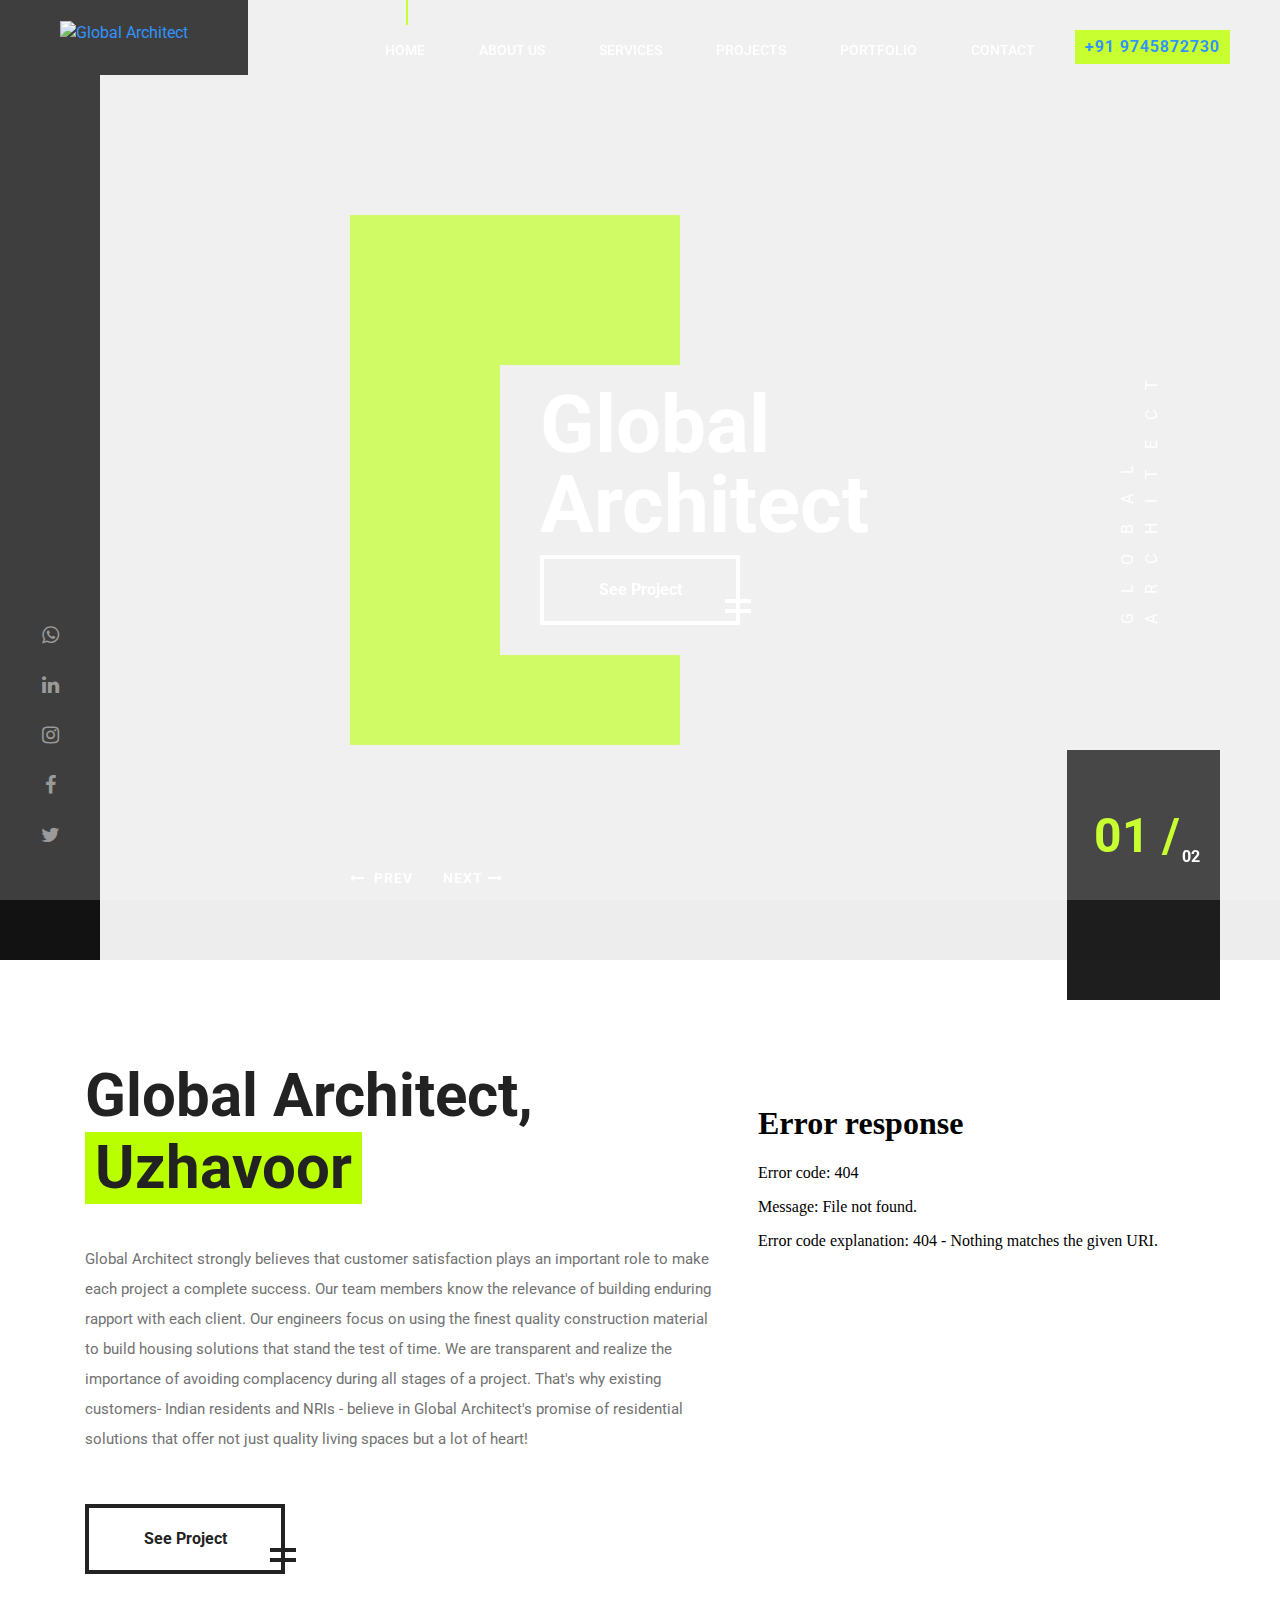
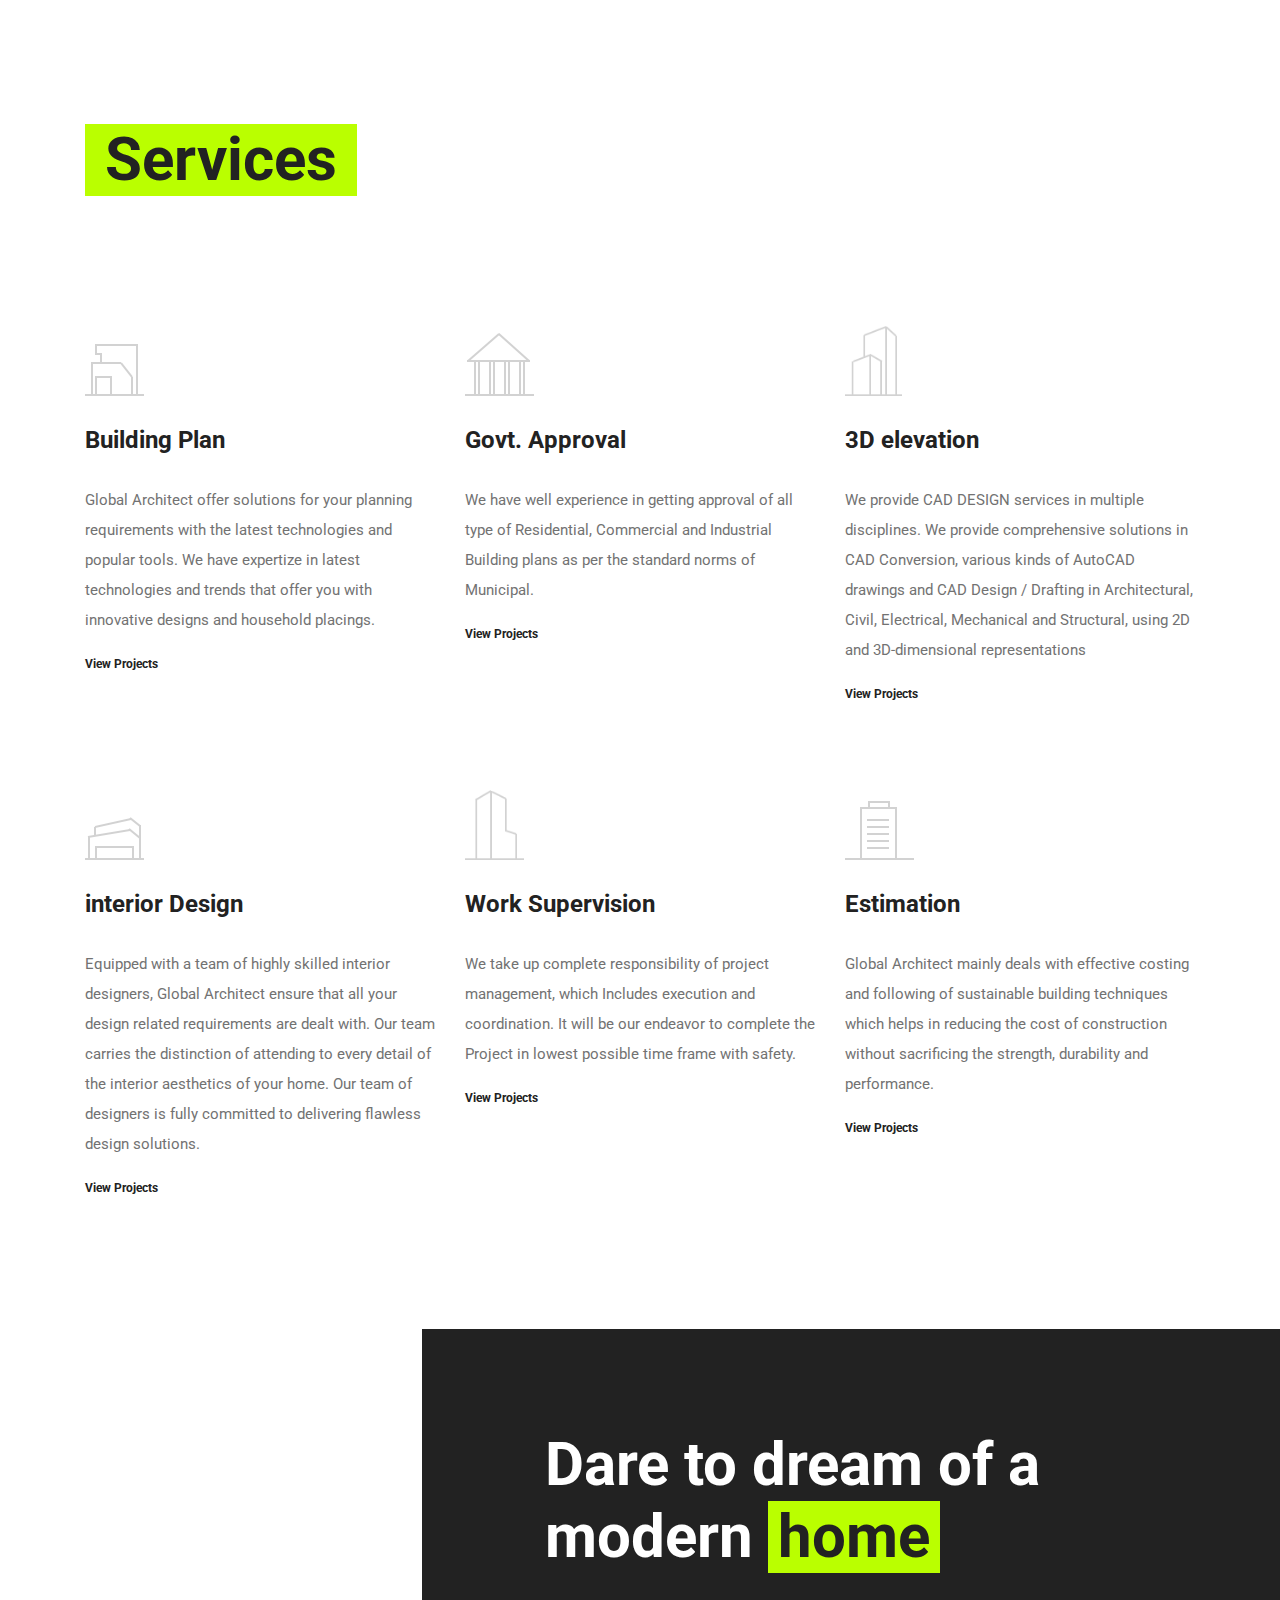
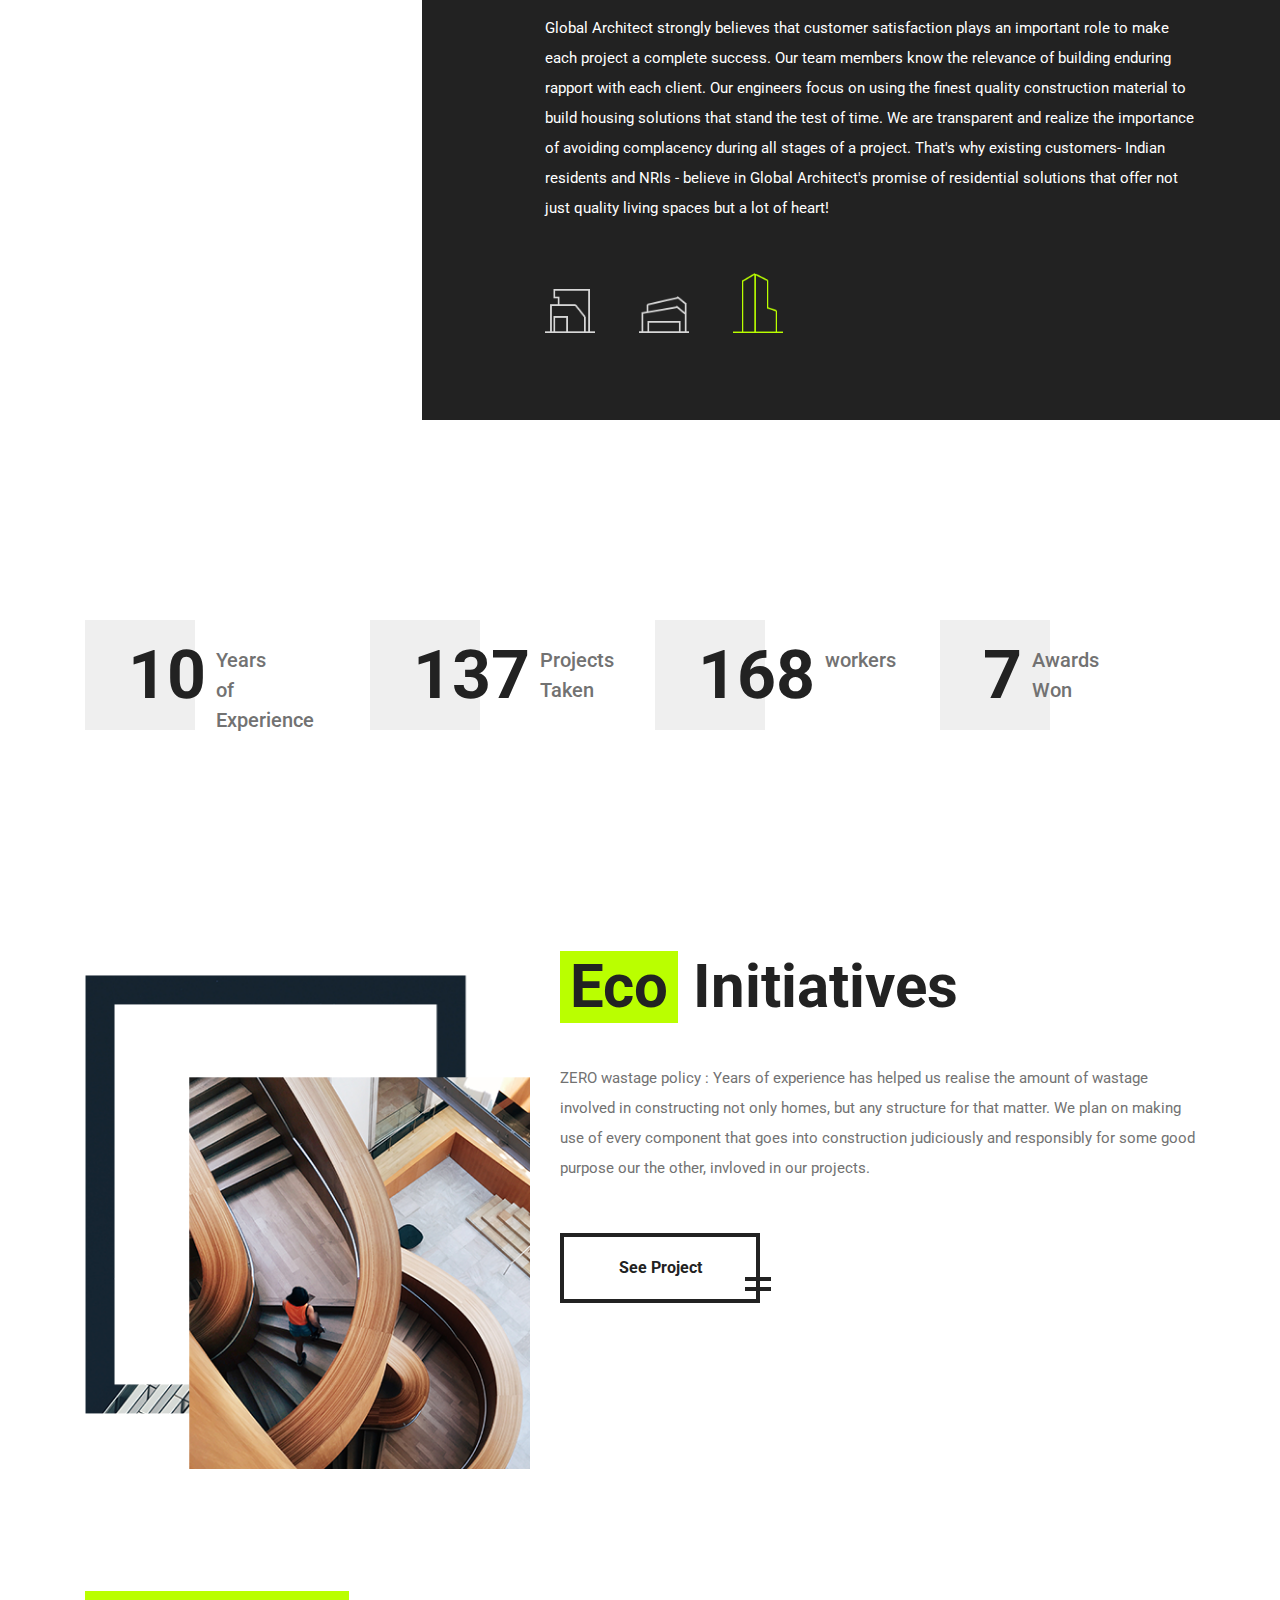
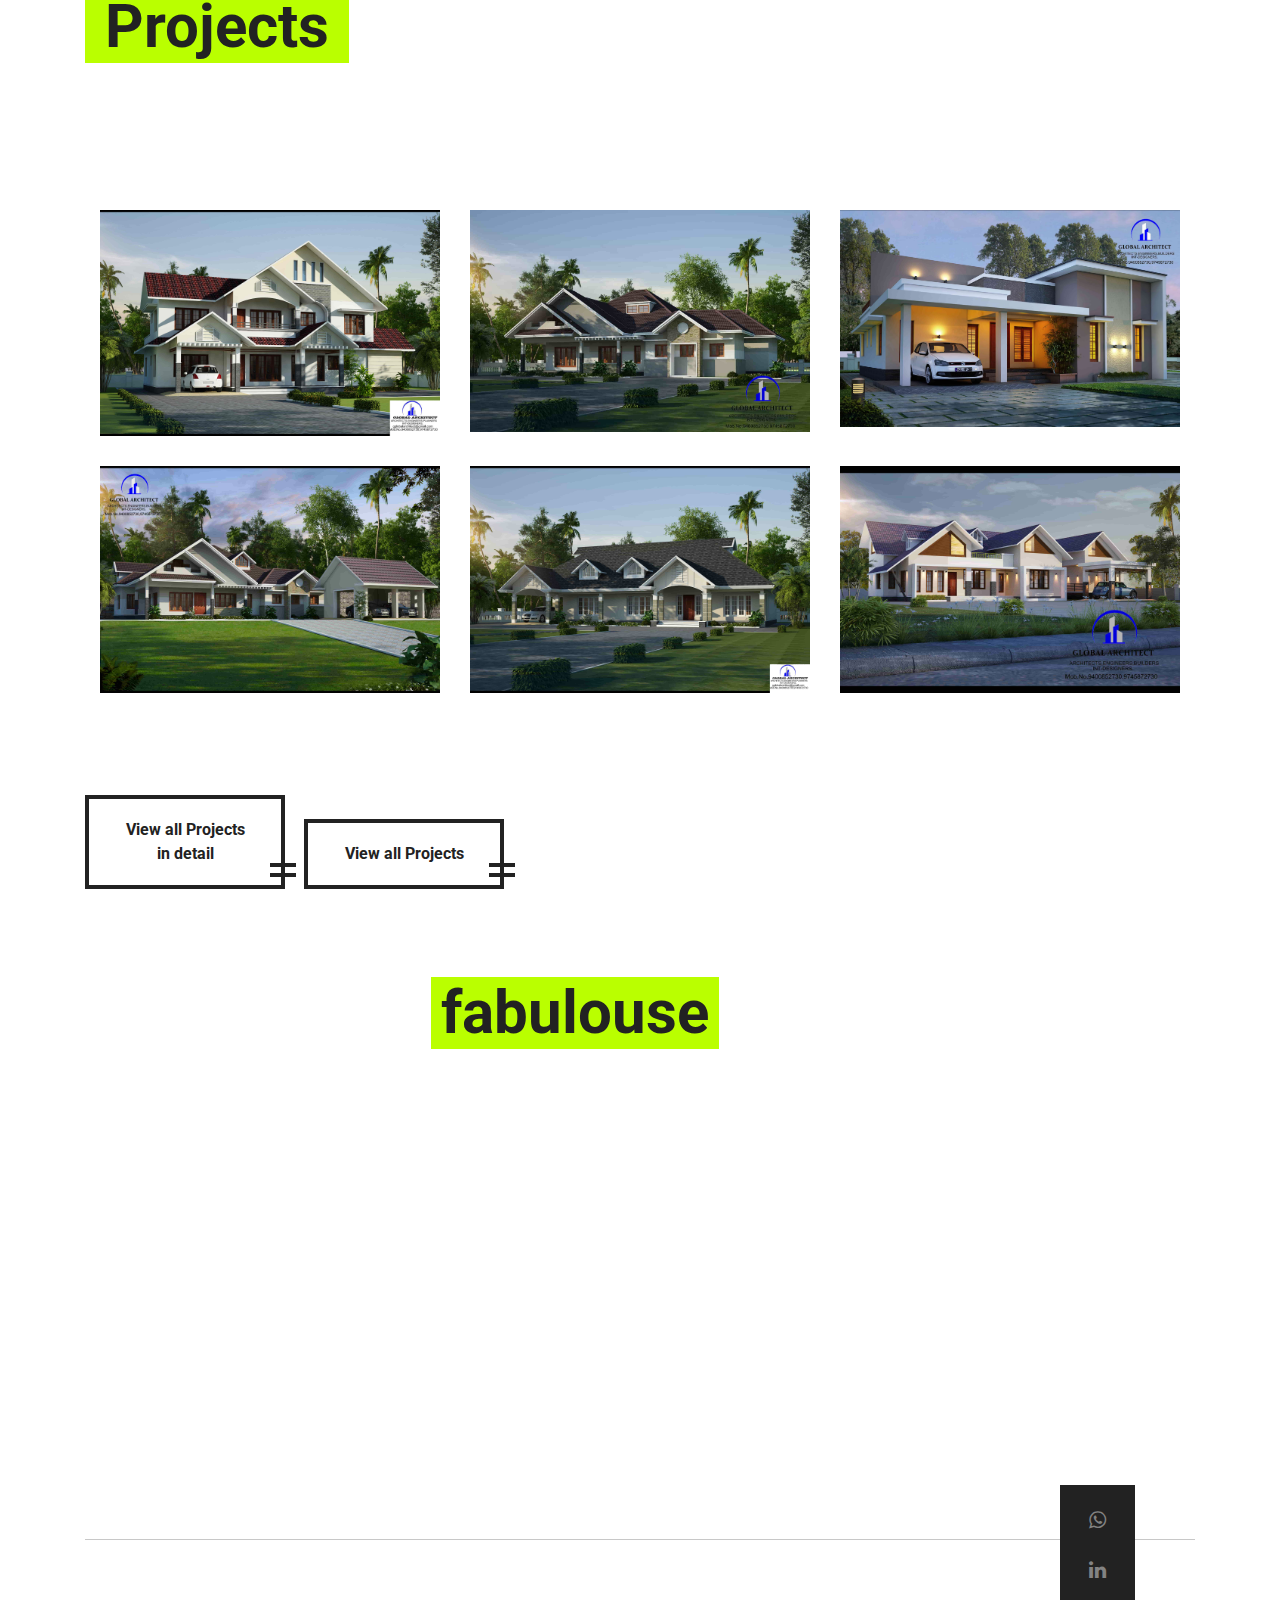
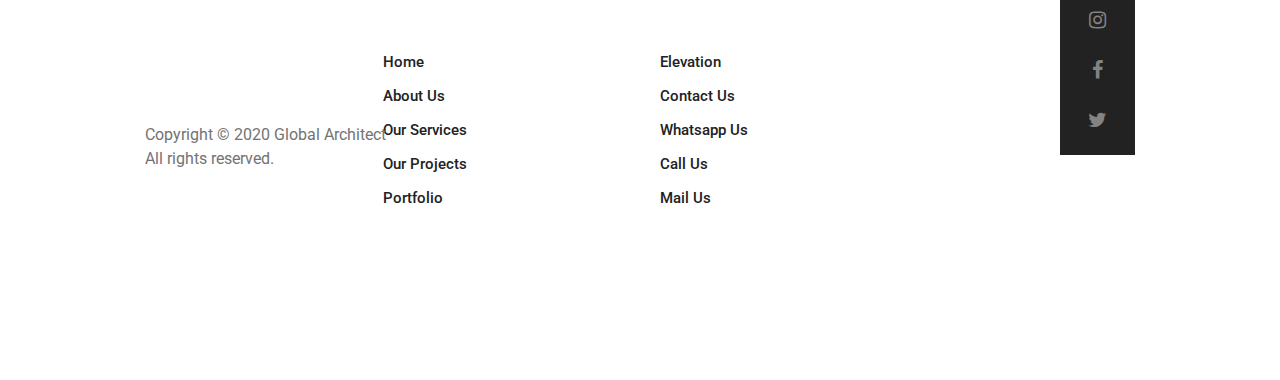
==== commit a0dcc11b: "Update index.html" ====
--- a/index.html
+++ b/index.html
@@ -443,7 +443,6 @@
 	
 	
 	
-	
 	<!-- Footer section start -->
 	<footer class="footer-section">
 		<div class="footer-social">
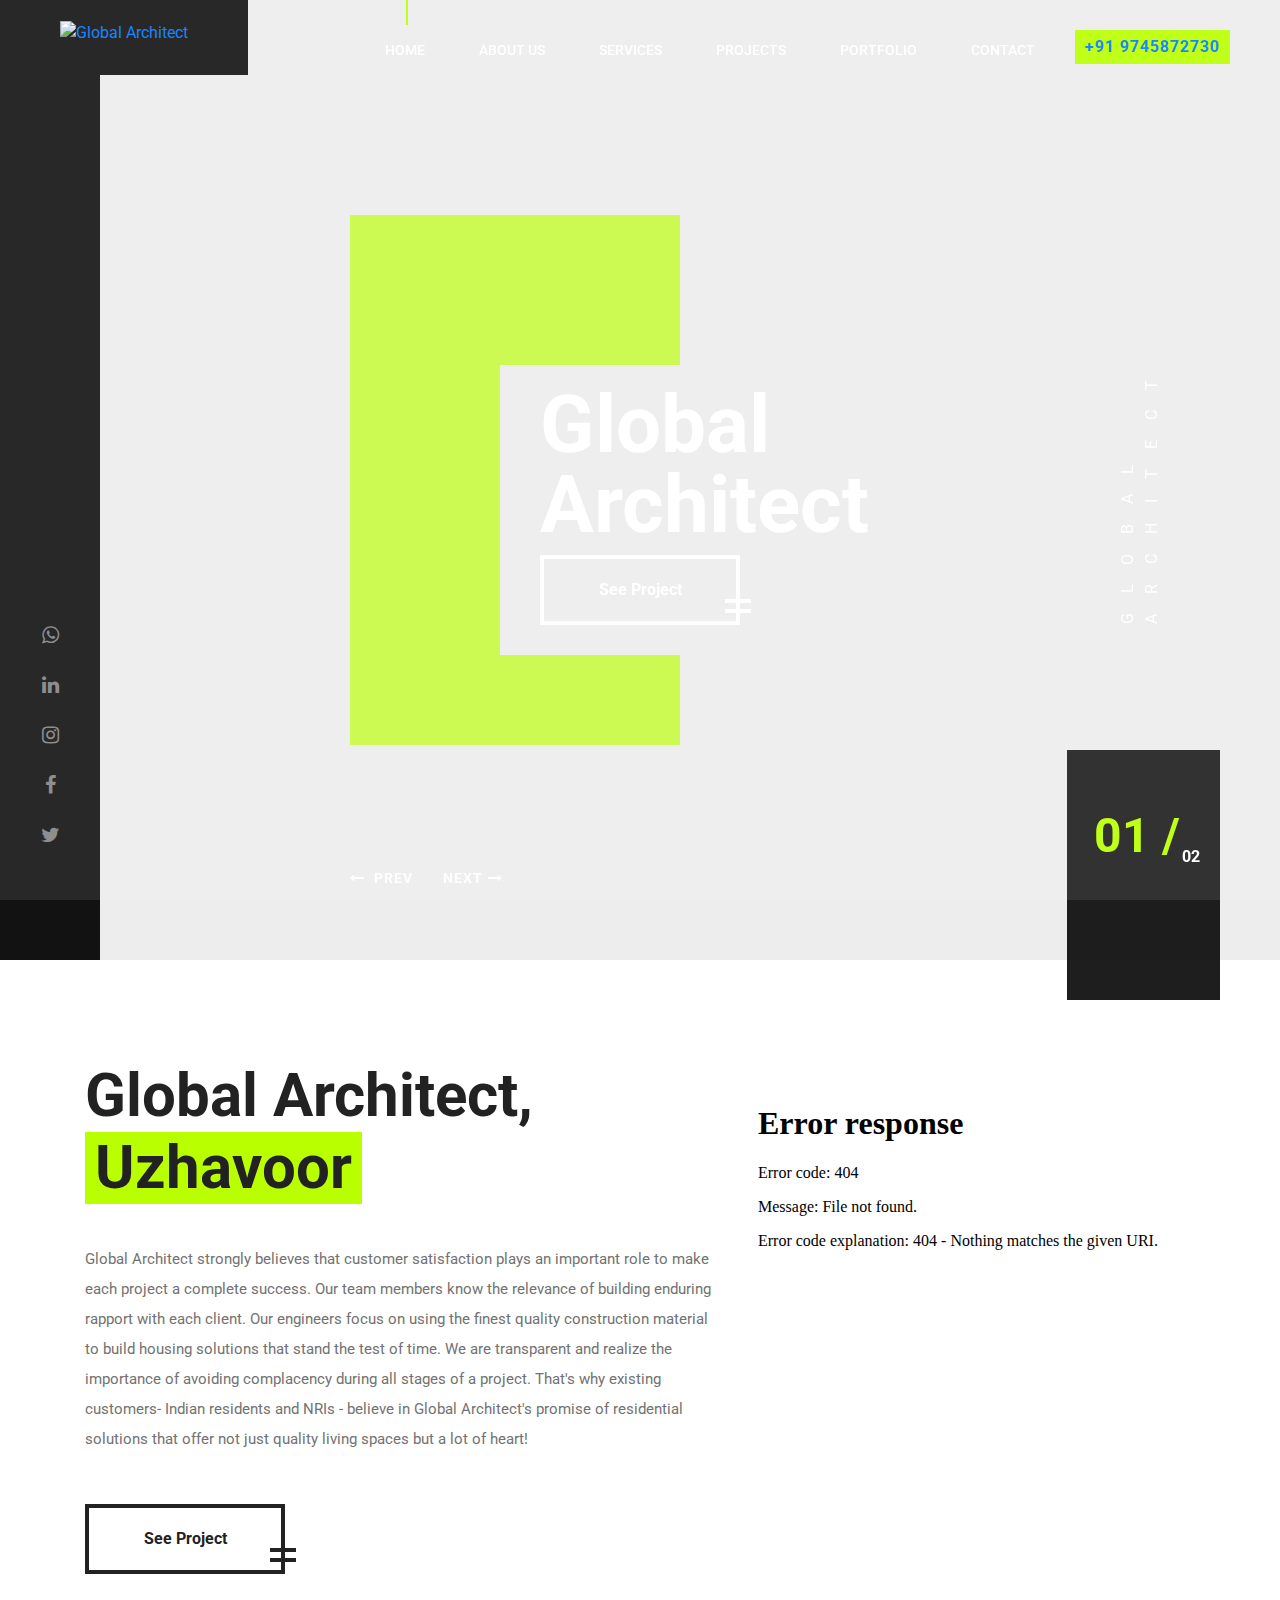
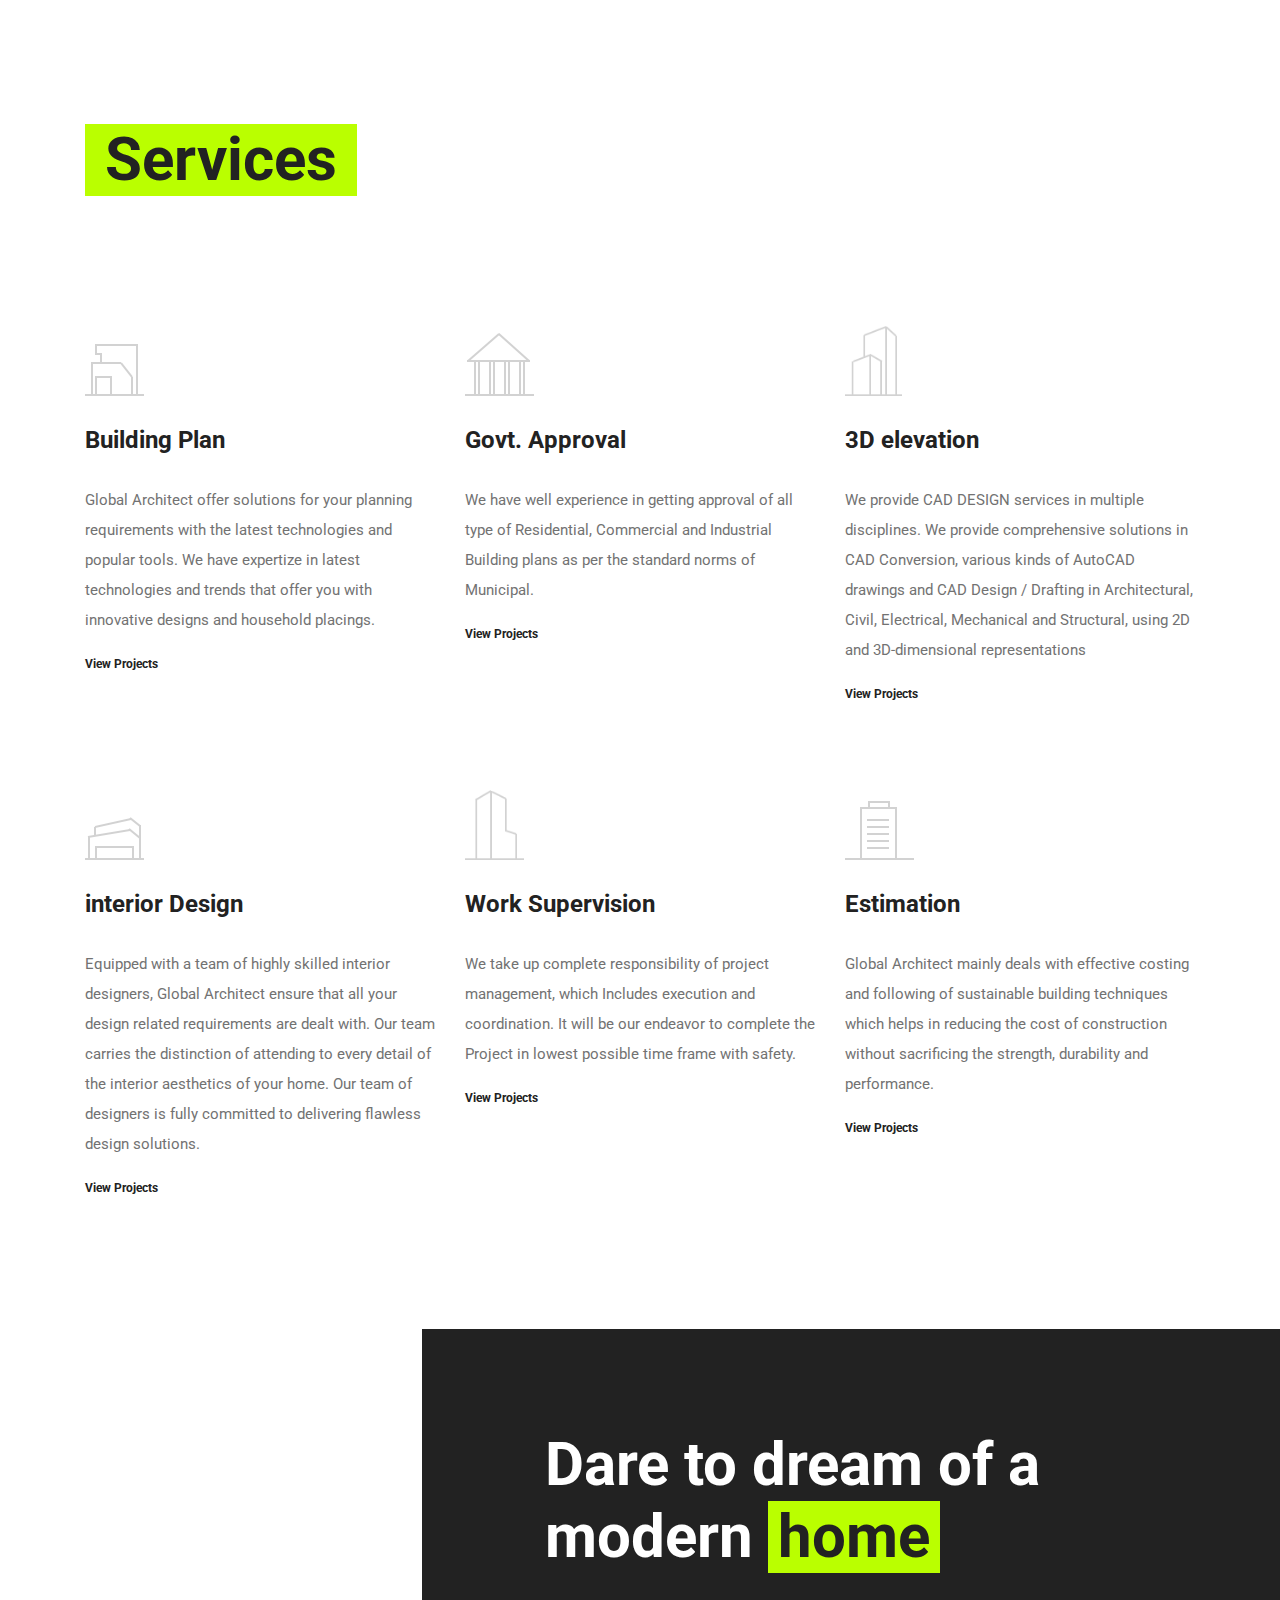
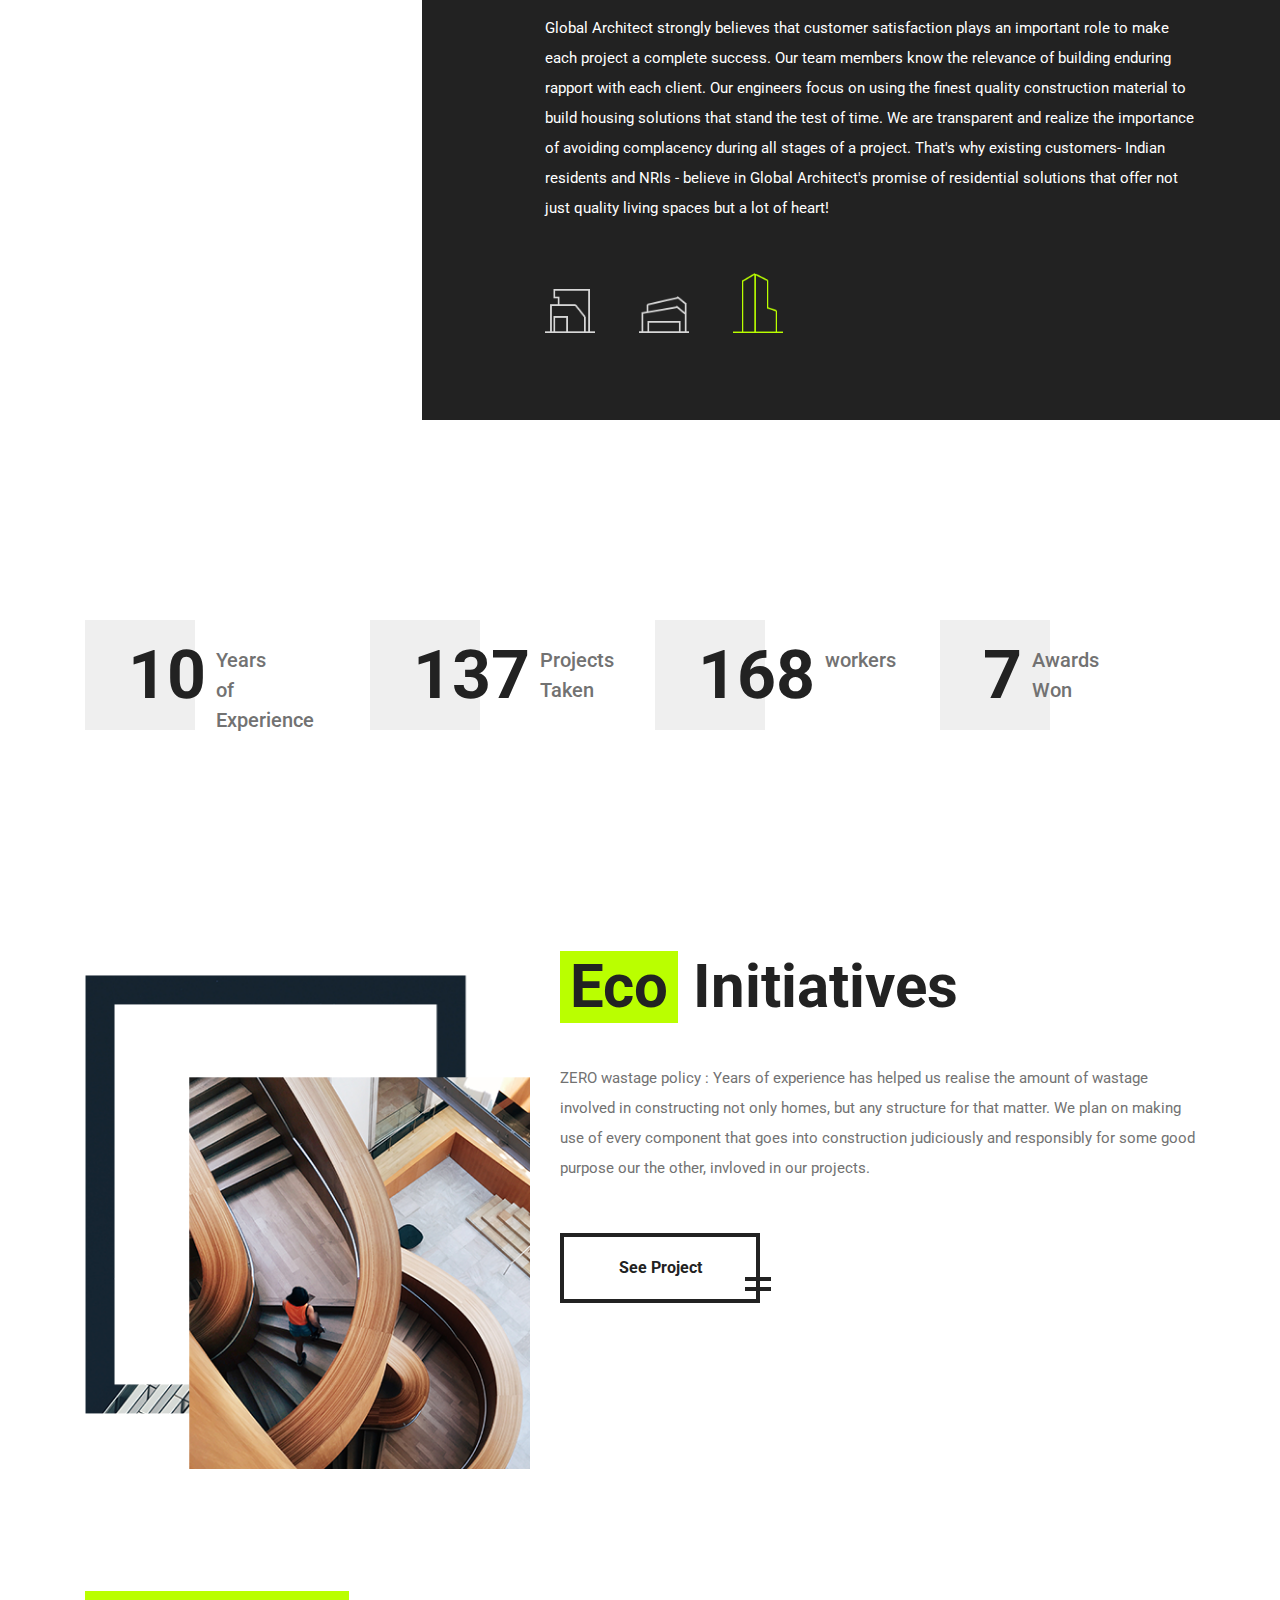
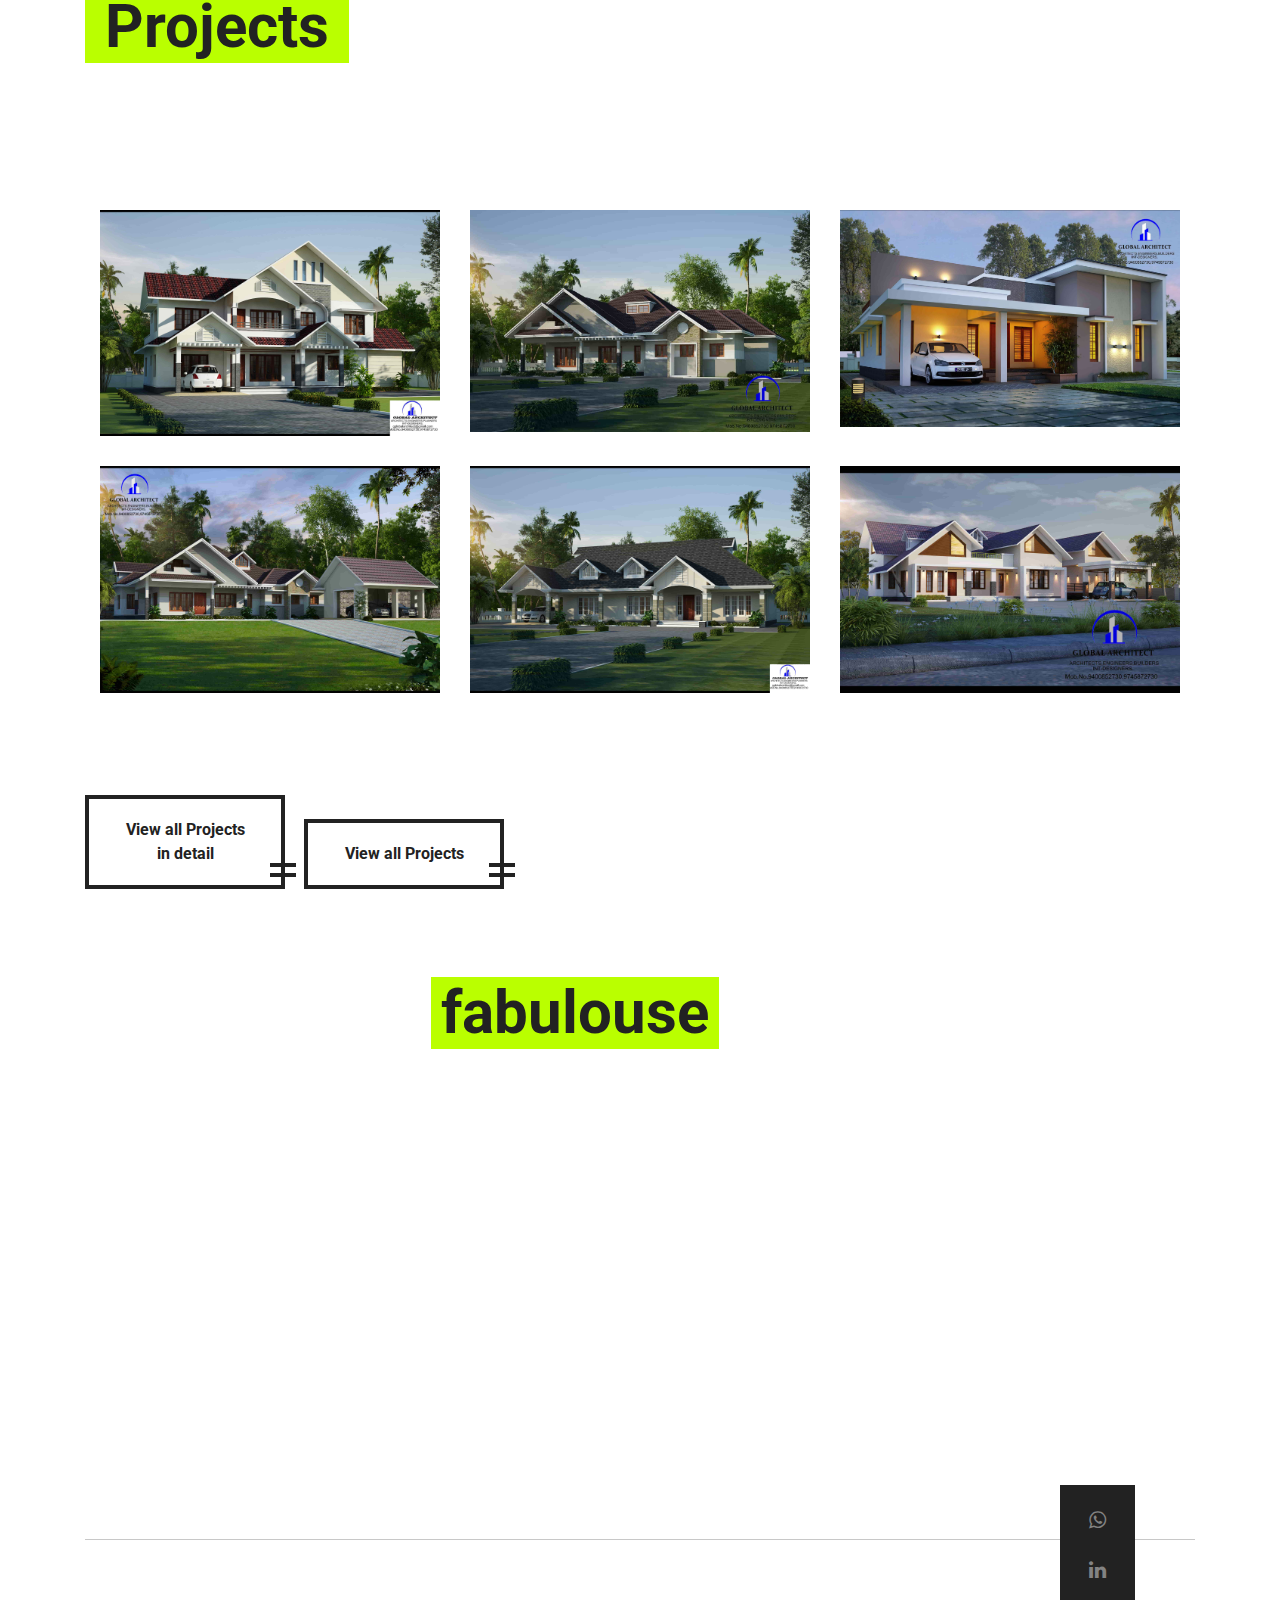
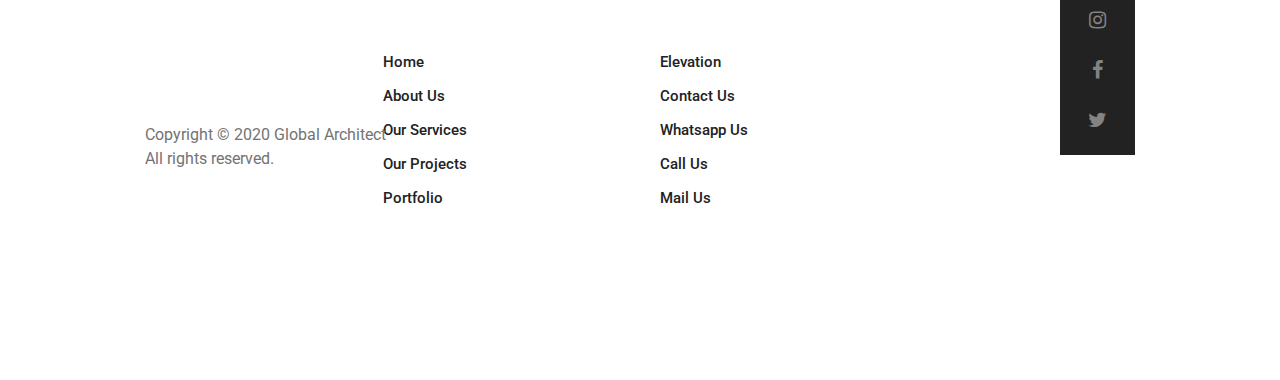
==== commit 115e696f: "Update index.html" ====
--- a/index.html
+++ b/index.html
@@ -7,7 +7,7 @@
 	<meta name="keywords" content="arcade, architecture, builders, creative, global architects uzhavoor, famous builders, low cost buildings, home builders, building plans, builders in kerala, builders in kottayam, awesome buildings">
 	<meta name="viewport" content="width=device-width, initial-scale=1.0">
 	<!-- Favicon -->   
-	<link href="portfolio/img/logo2.png" rel="shortcut icon"/>
+	<link href="portfolio/img/Logo.png" rel="shortcut icon"/>
 
 	<!-- Google Fonts -->
 	<link href="https://fonts.googleapis.com/css?family=Roboto:300,400,500,700" rel="stylesheet">
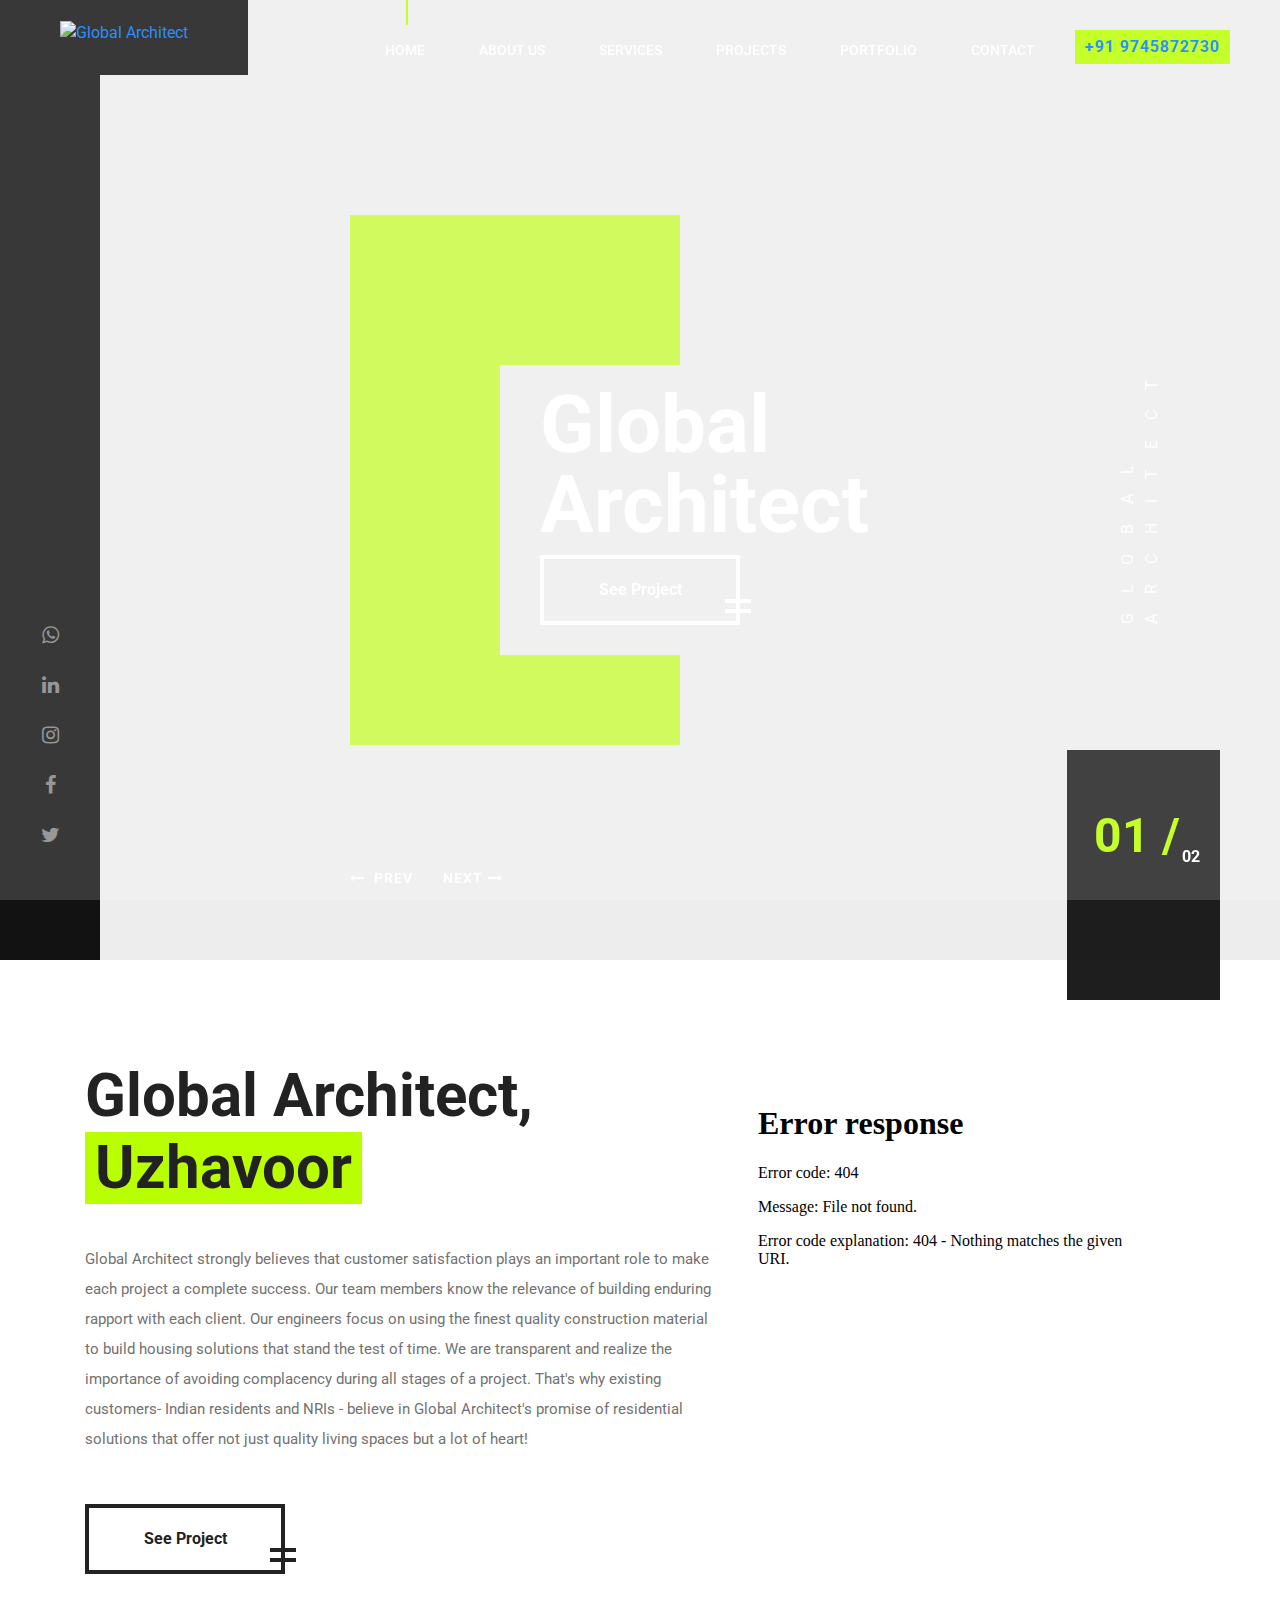
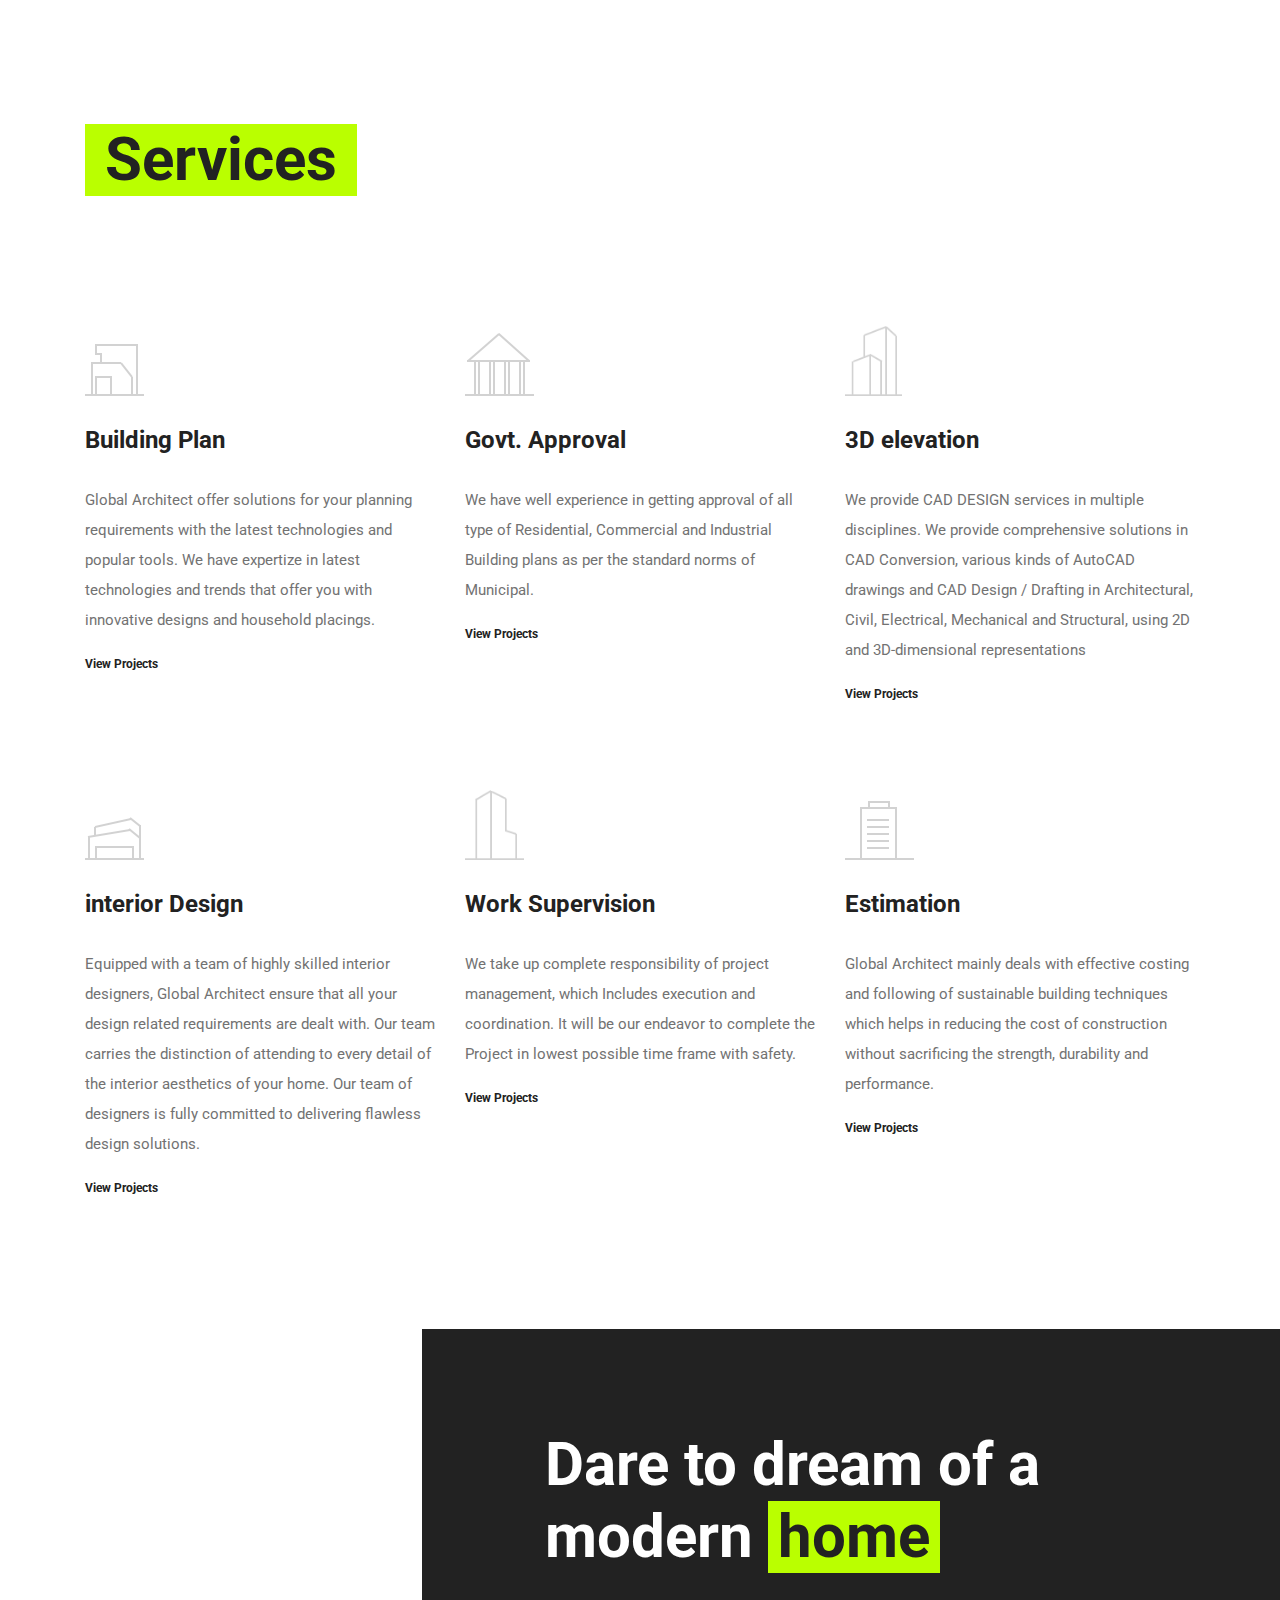
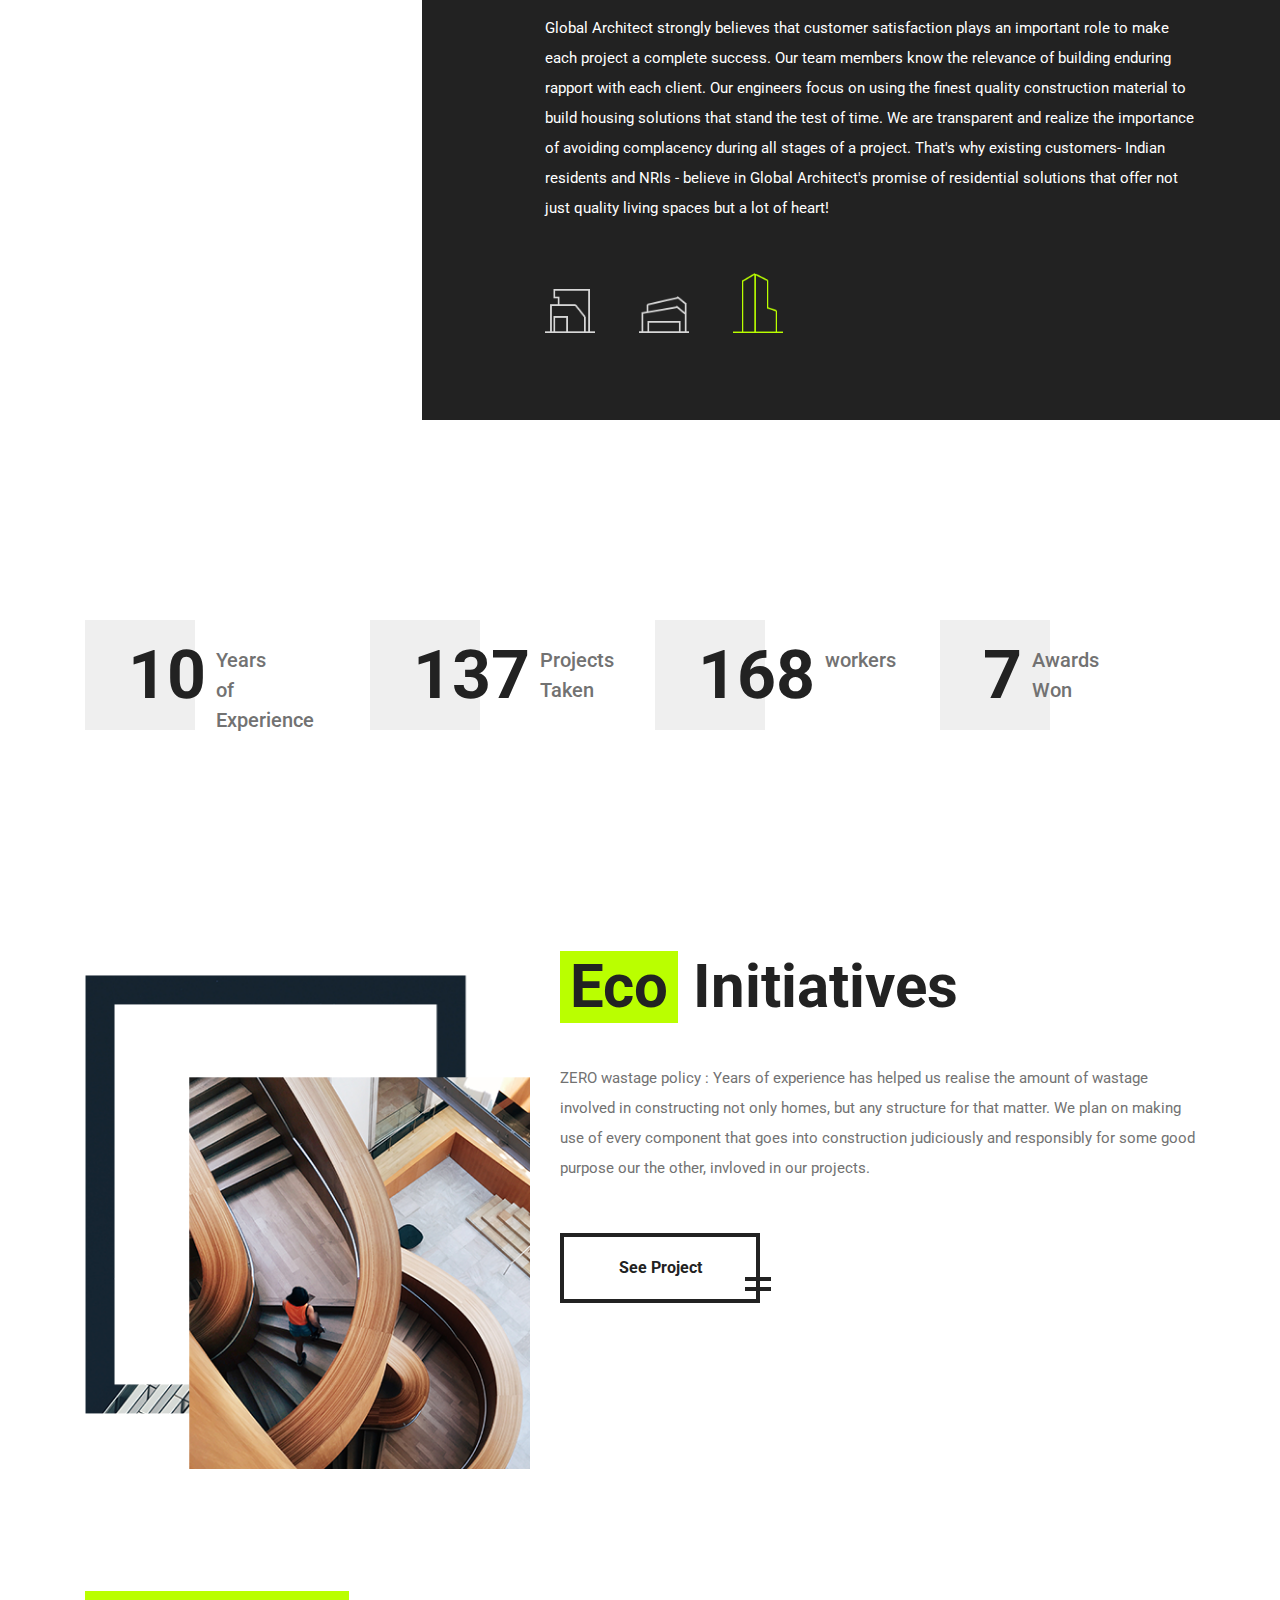
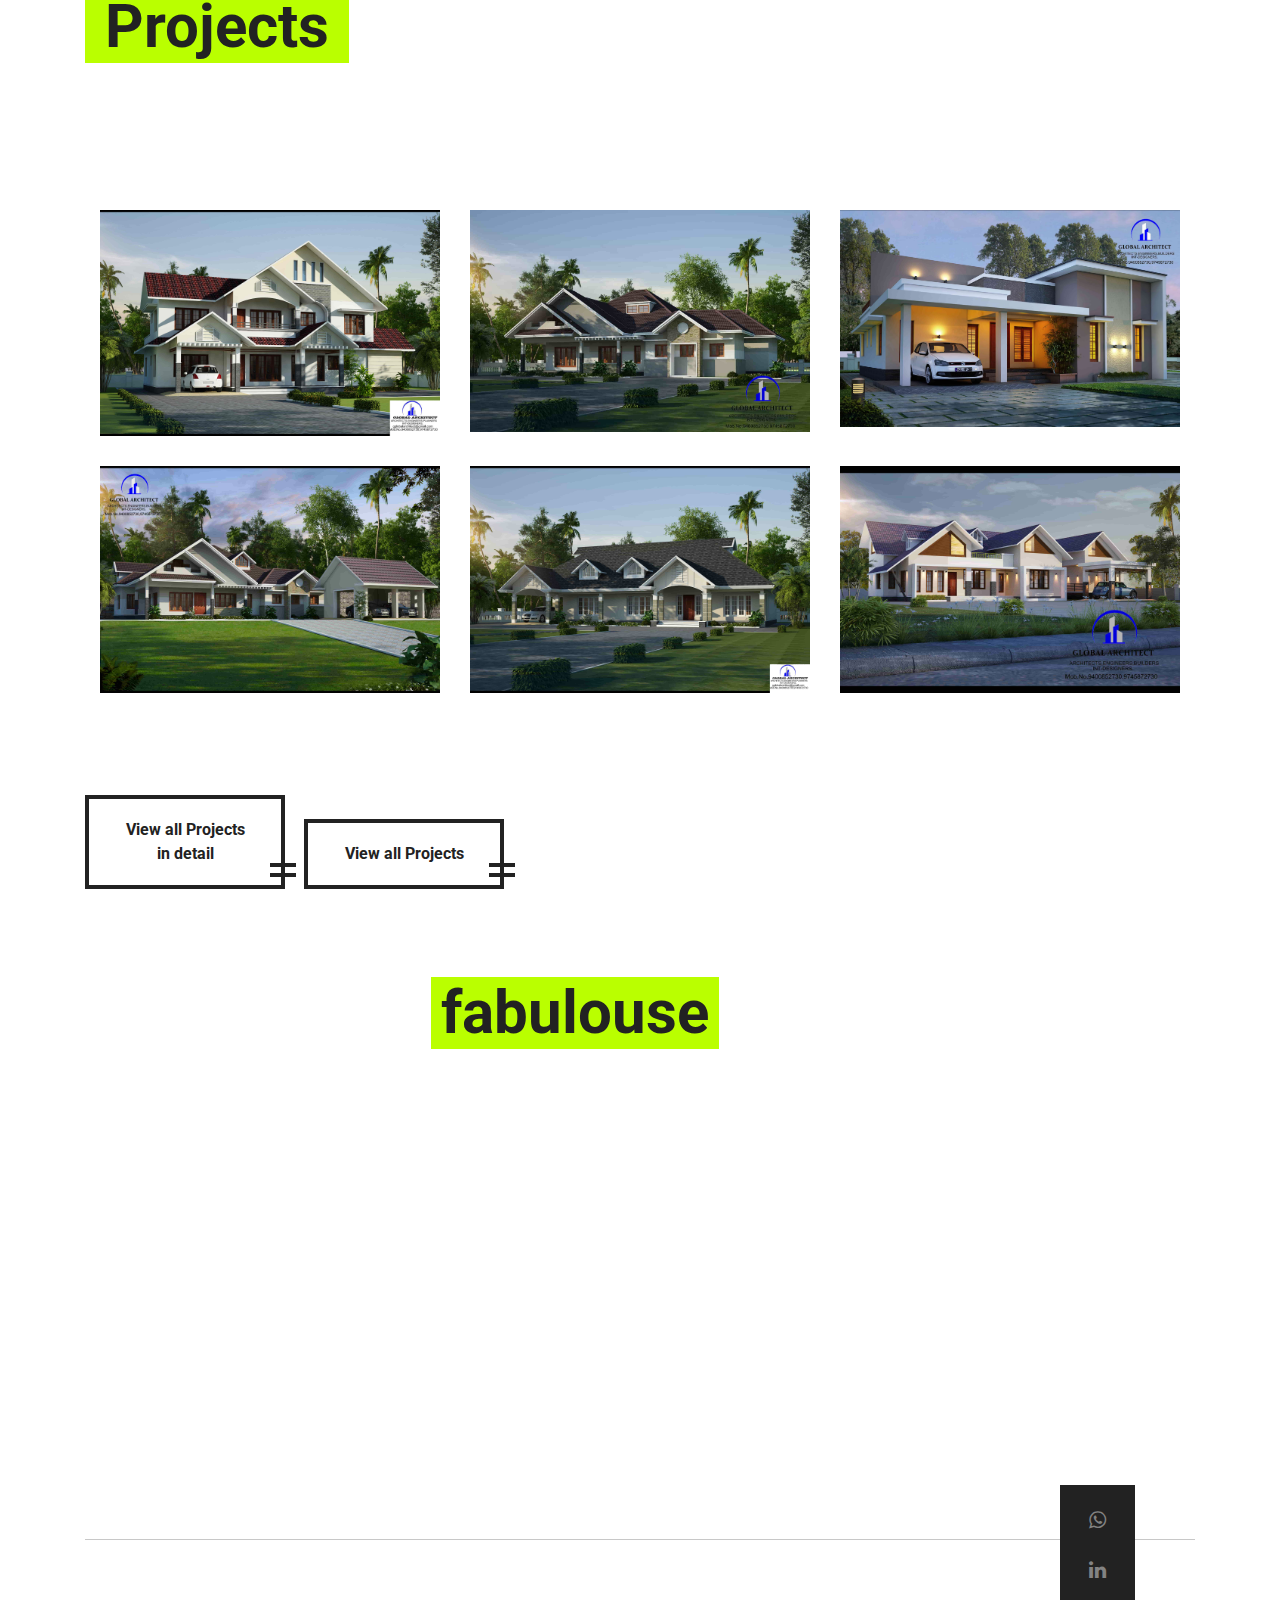
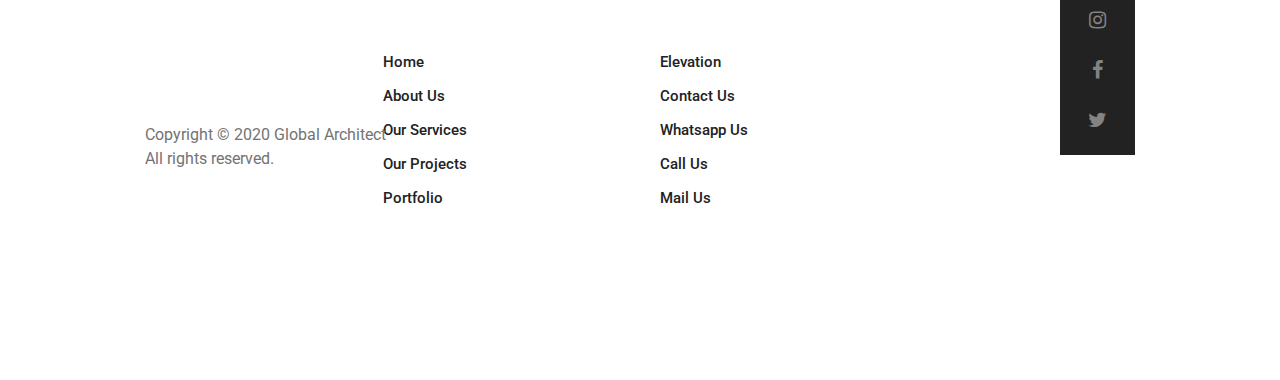
==== commit c57e53ac: "Update index.html" ====
--- a/index.html
+++ b/index.html
@@ -113,7 +113,7 @@
 					<a href="project.html" class="site-btn sb-dark">See Project</a>
 				</div>
 				<div class="col-lg-5 pt-4">
-					<iframe width="560" height="315" src="portfolio/img/intro_video.mp4" frameborder="0" allowfullscreen></iframe>
+					<iframe width="400" height="400" src="portfolio/img/intro_video.mp4" frameborder="0" allowfullscreen></iframe>
 				</div>
 			</div>
 		</div>
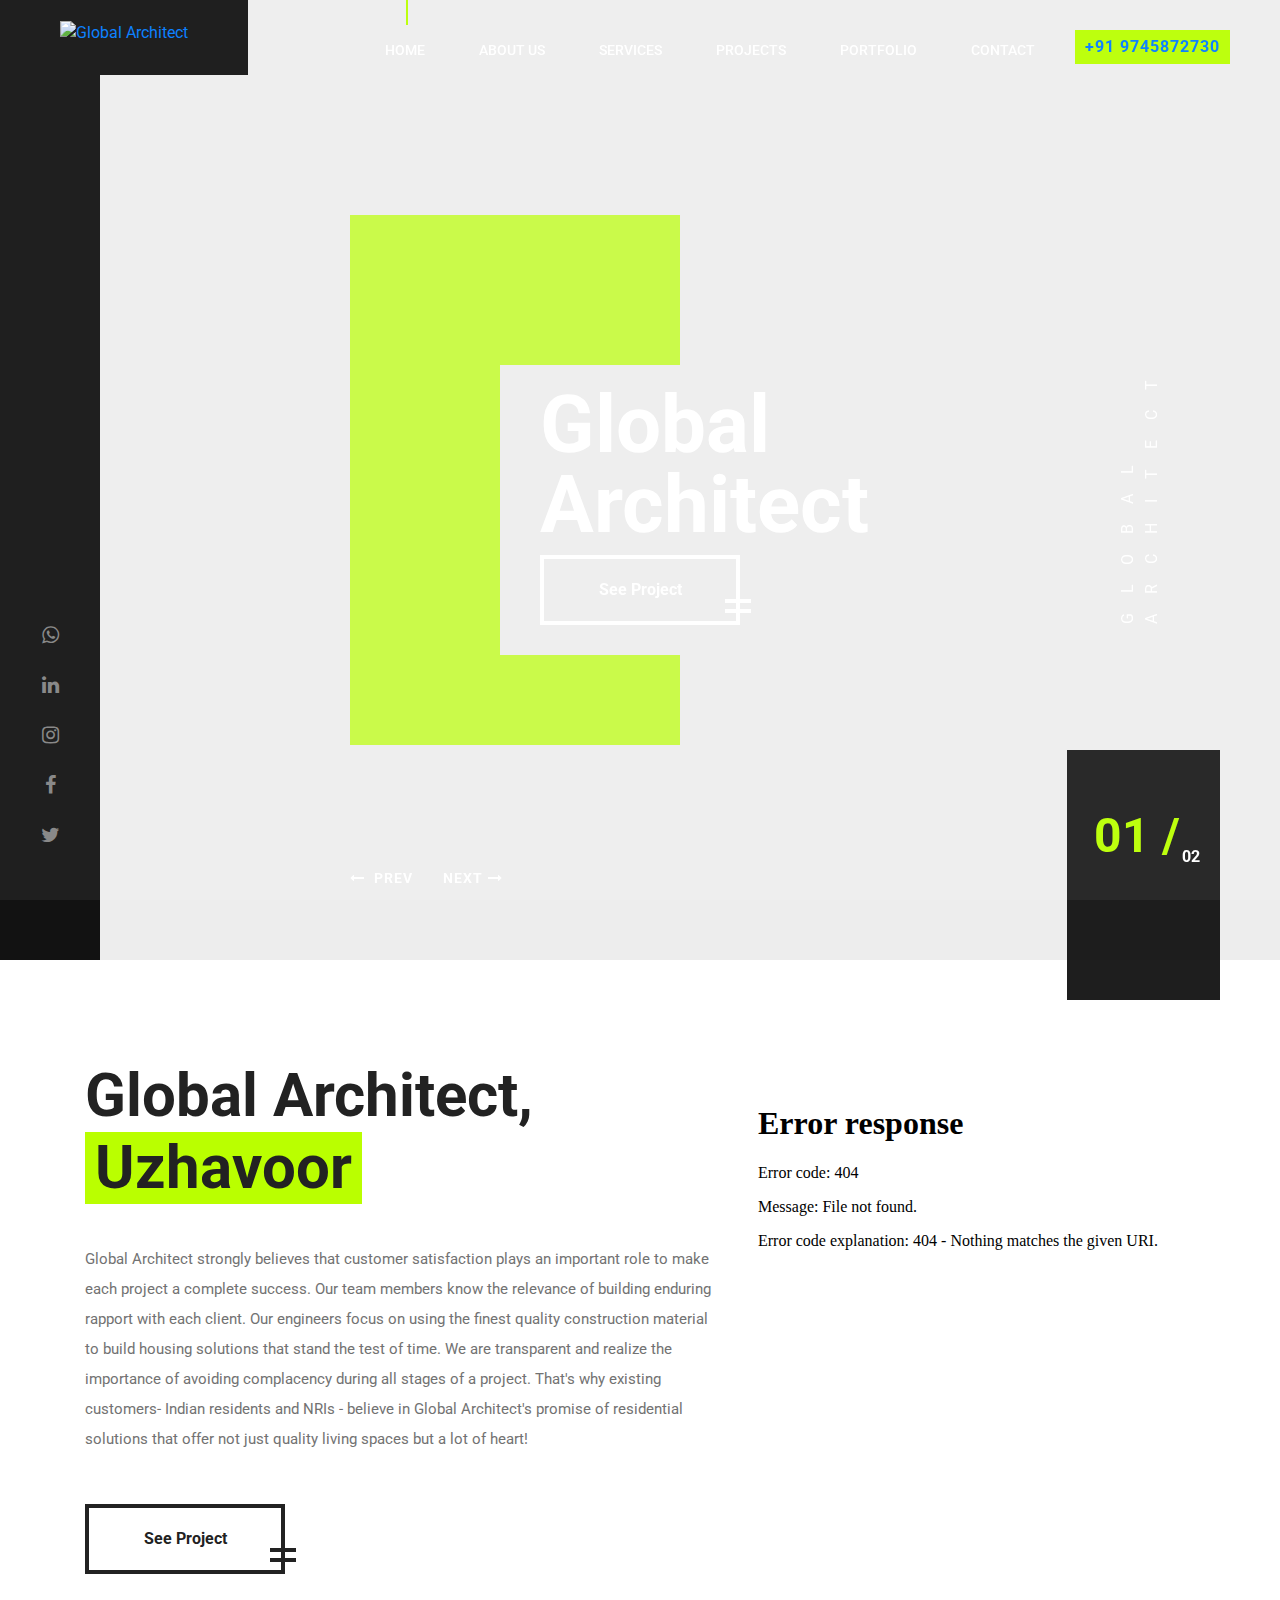
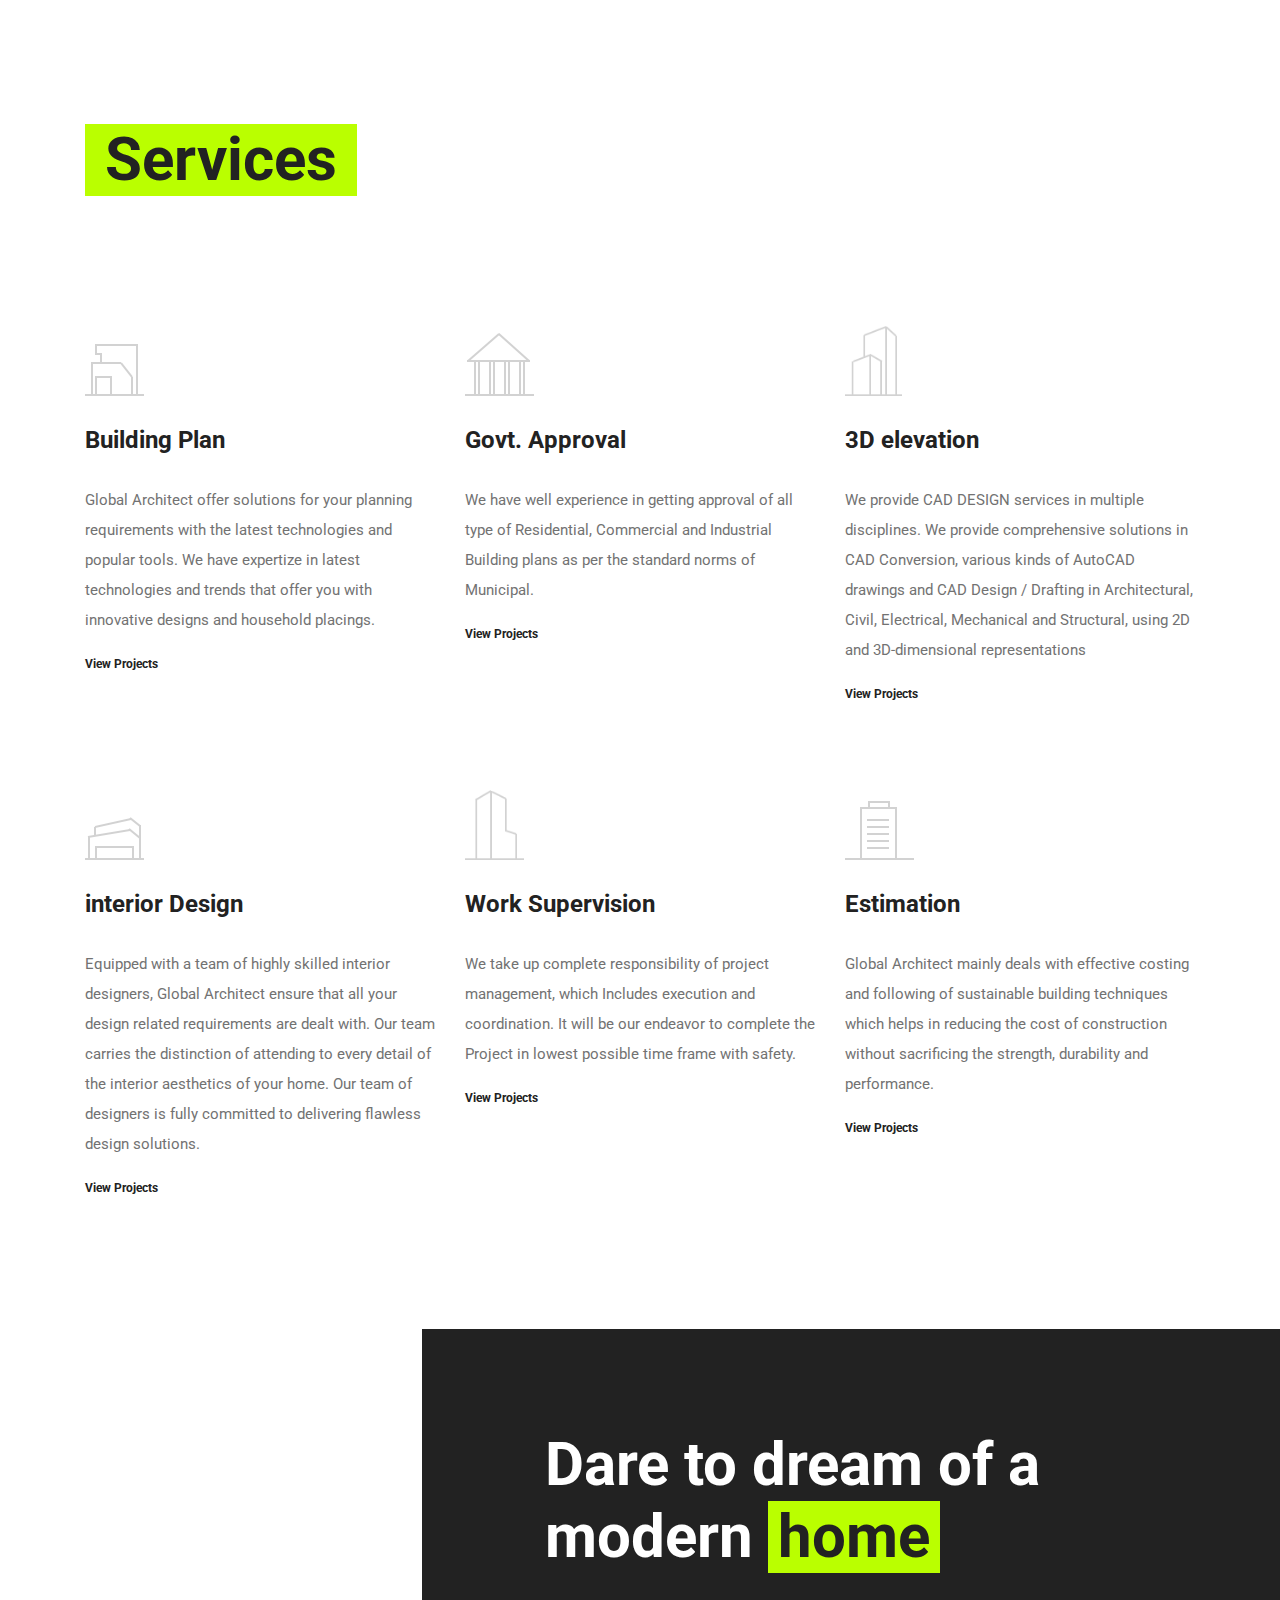
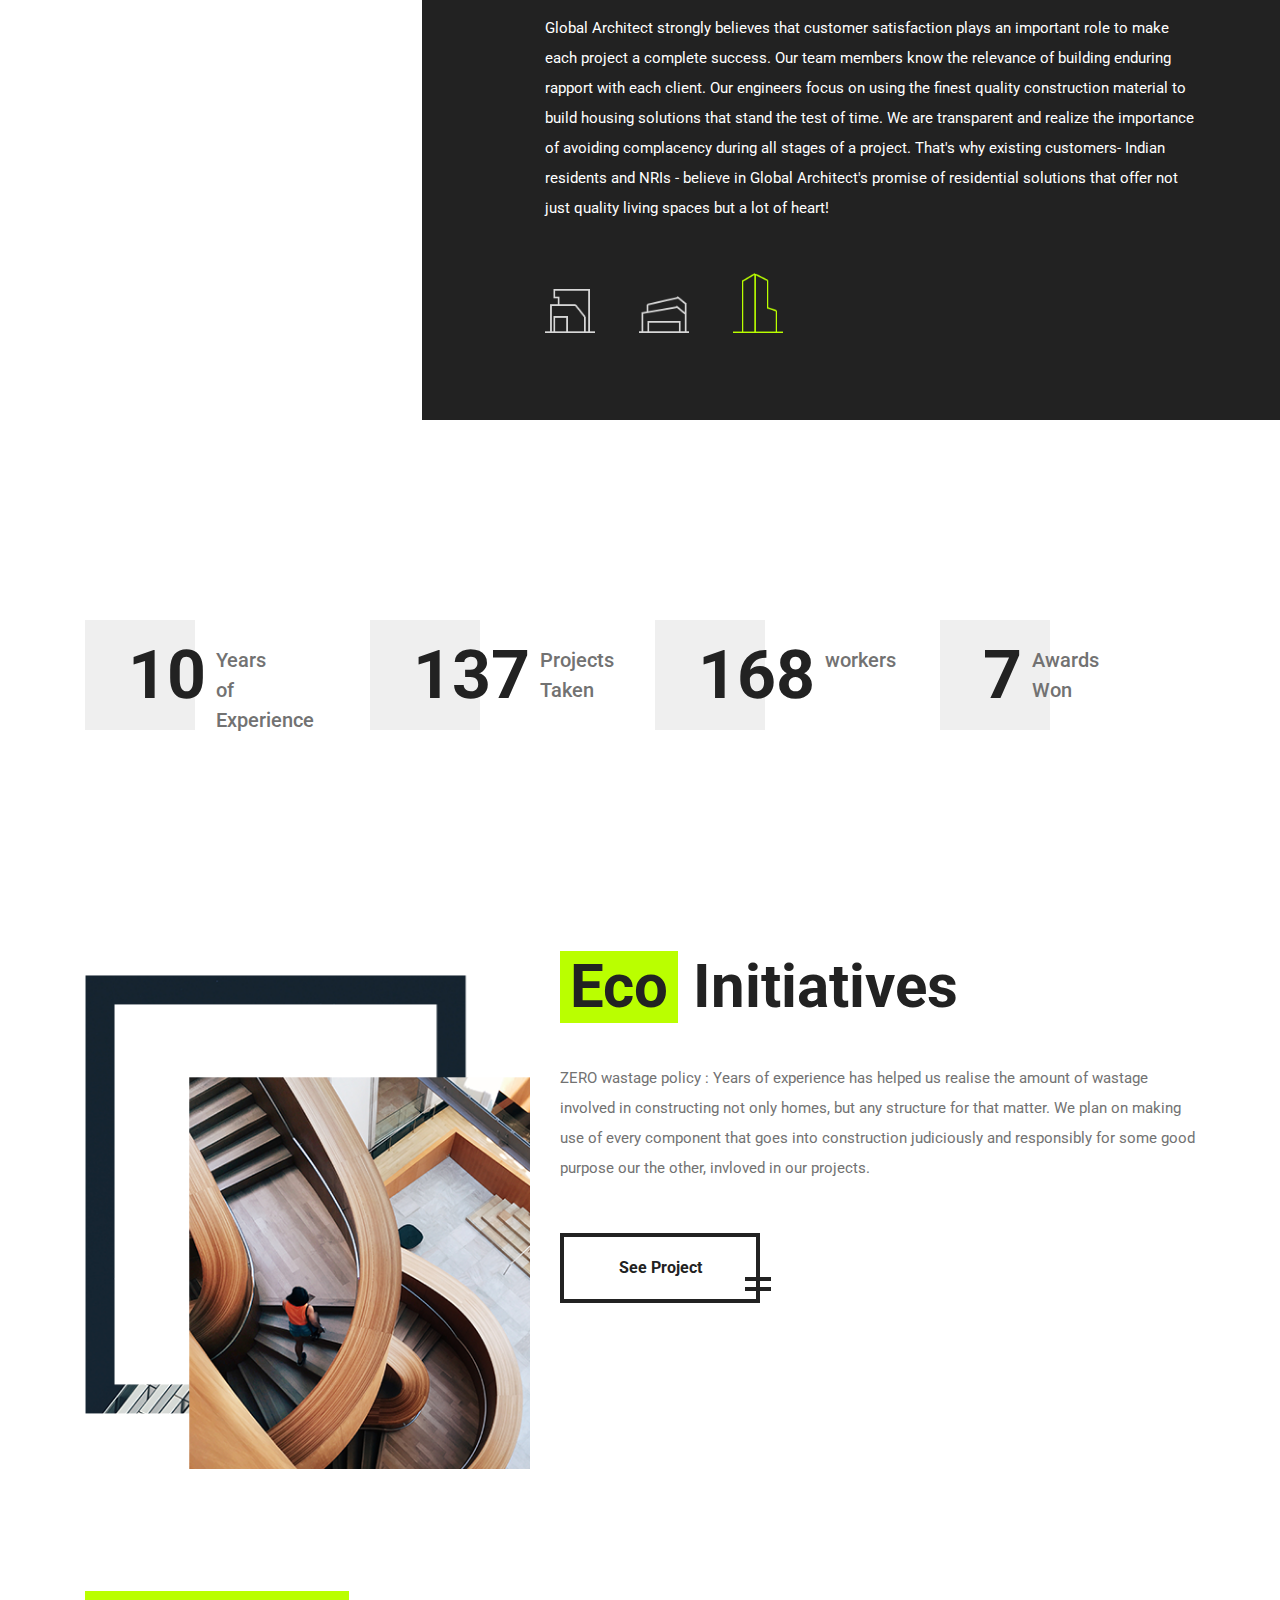
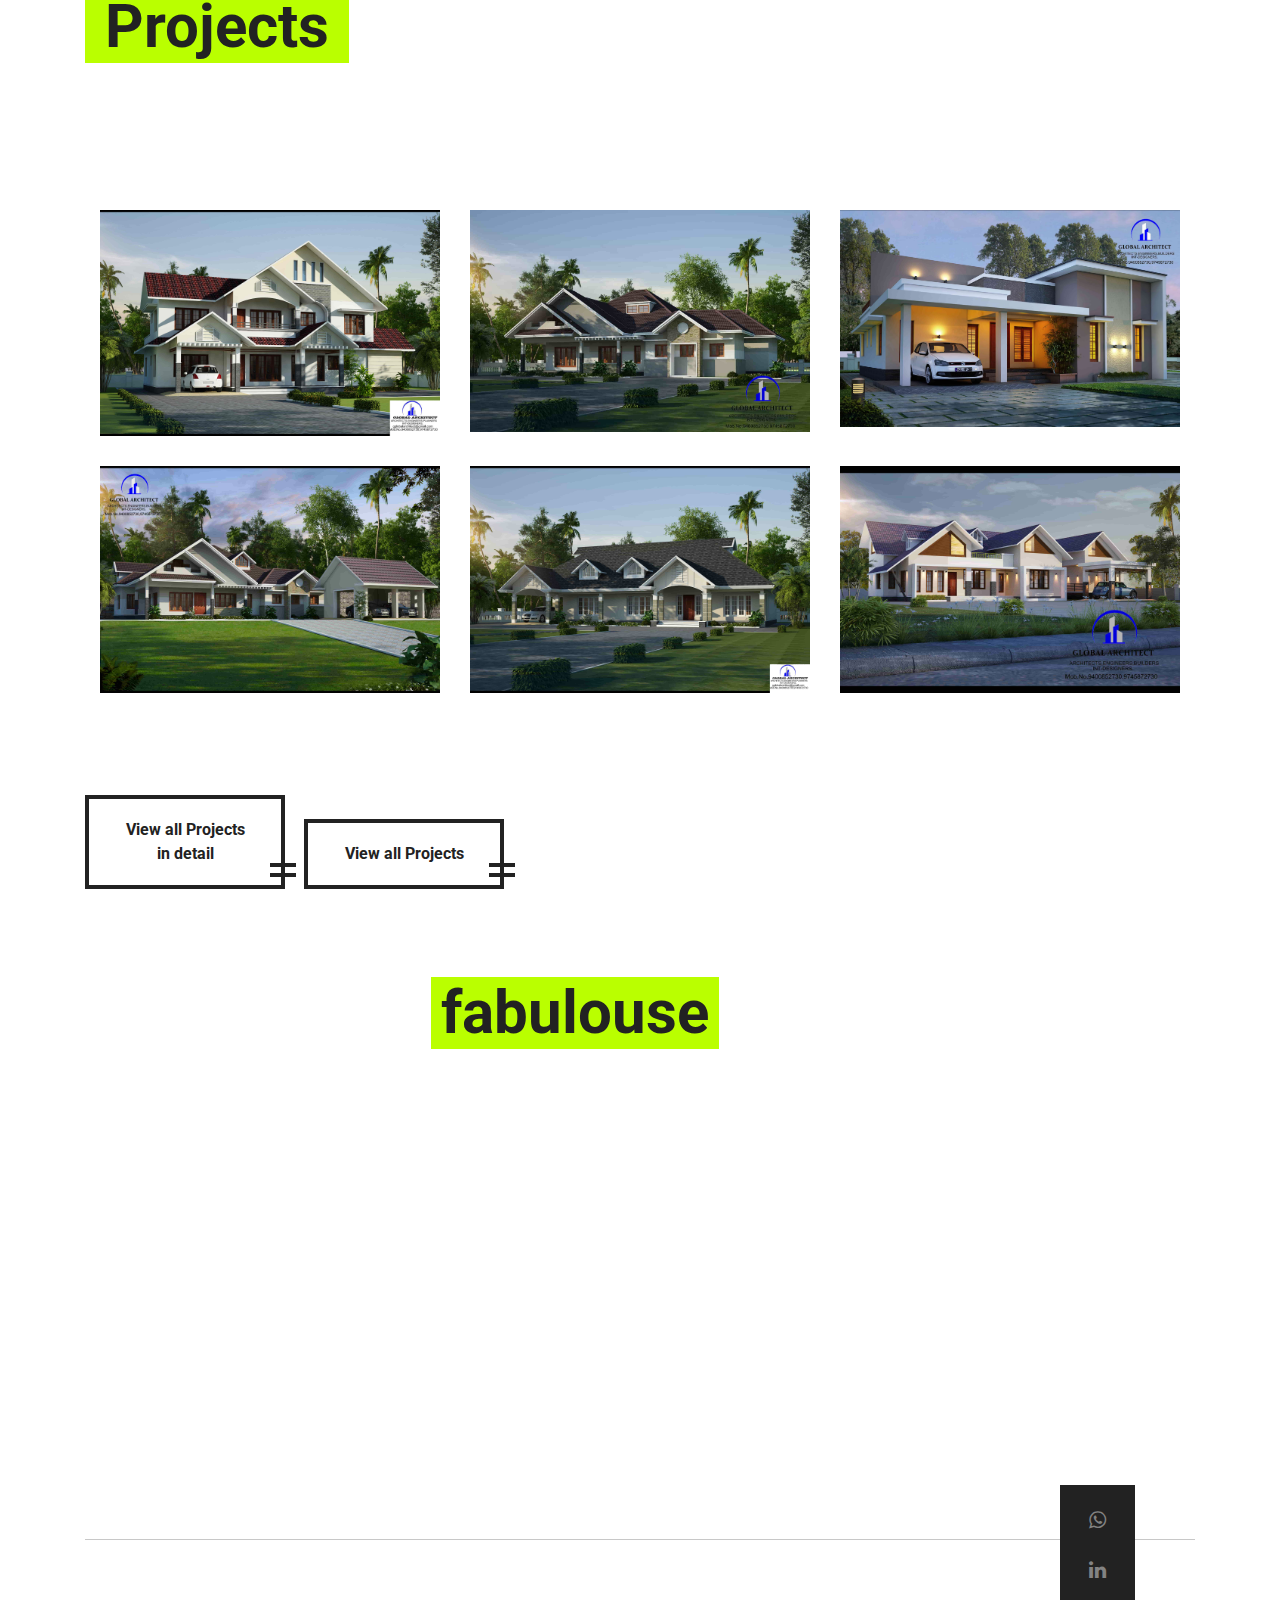
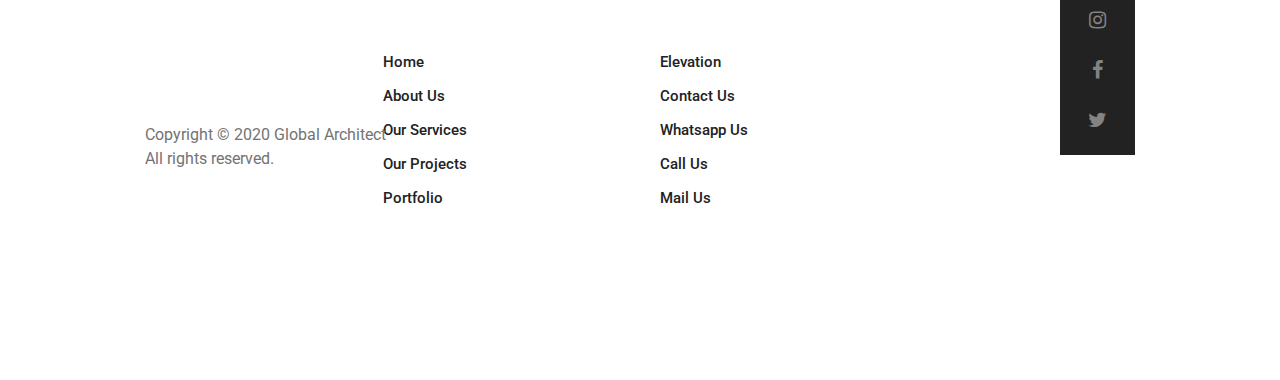
==== commit f4ccdebd: "Update index.html" ====
--- a/index.html
+++ b/index.html
@@ -113,7 +113,7 @@
 					<a href="project.html" class="site-btn sb-dark">See Project</a>
 				</div>
 				<div class="col-lg-5 pt-4">
-					<iframe width="400" height="400" src="portfolio/img/intro_video.mp4" frameborder="0" allowfullscreen></iframe>
+					<iframe width="500" height="314" src="portfolio/img/intro_video.mp4" frameborder="0" allowfullscreen></iframe>
 				</div>
 			</div>
 		</div>
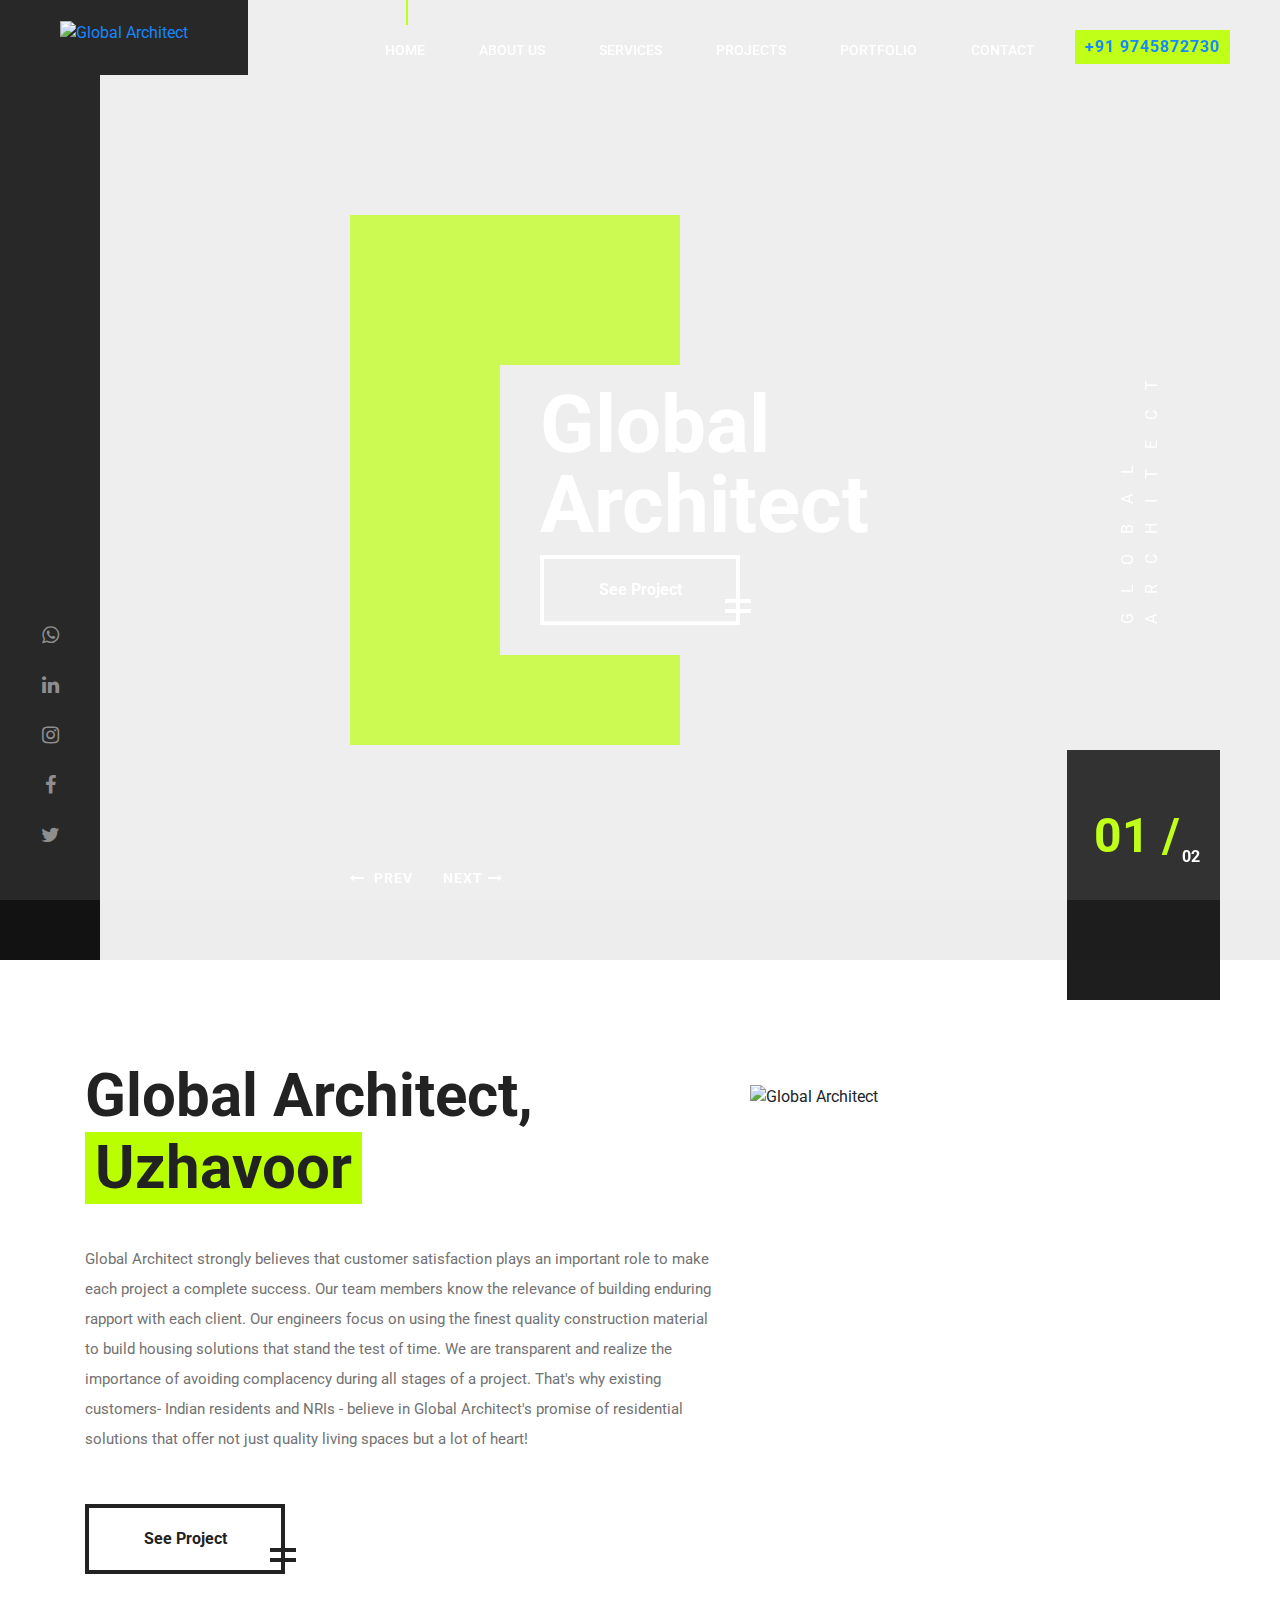
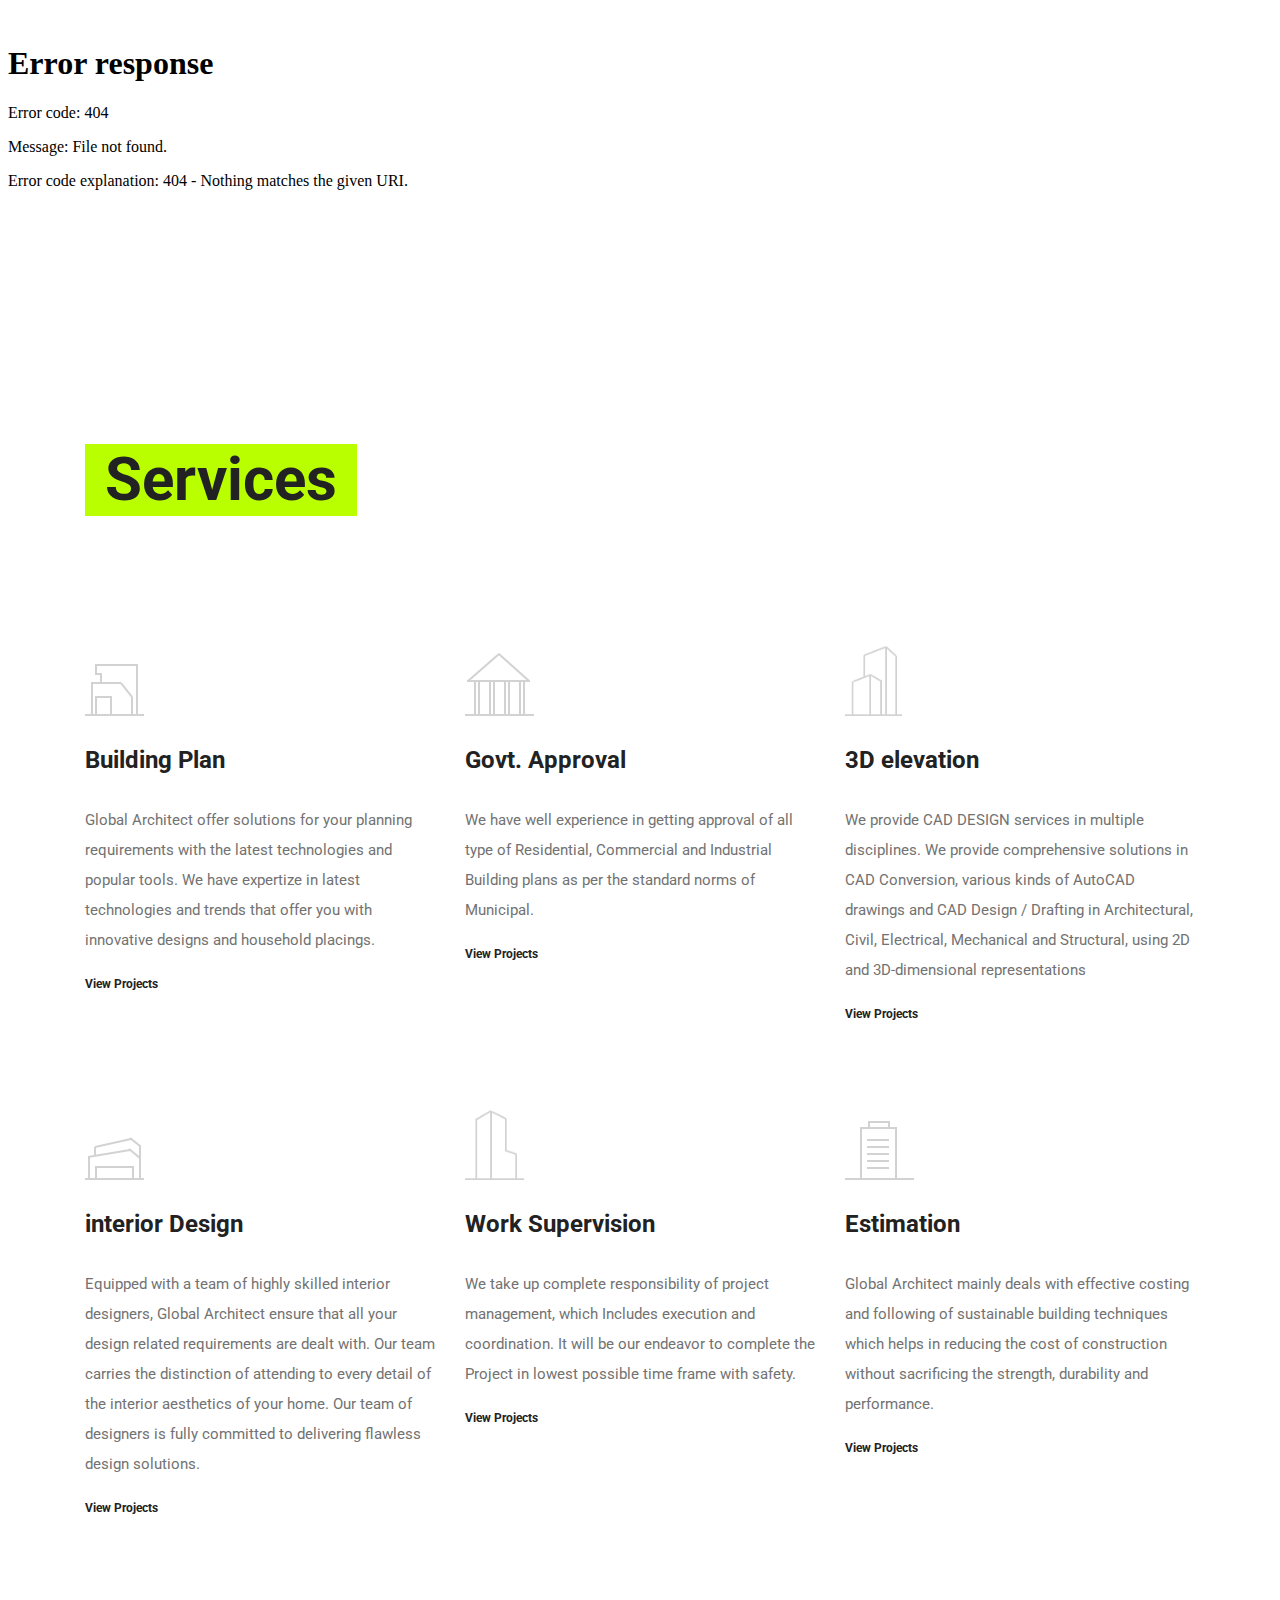
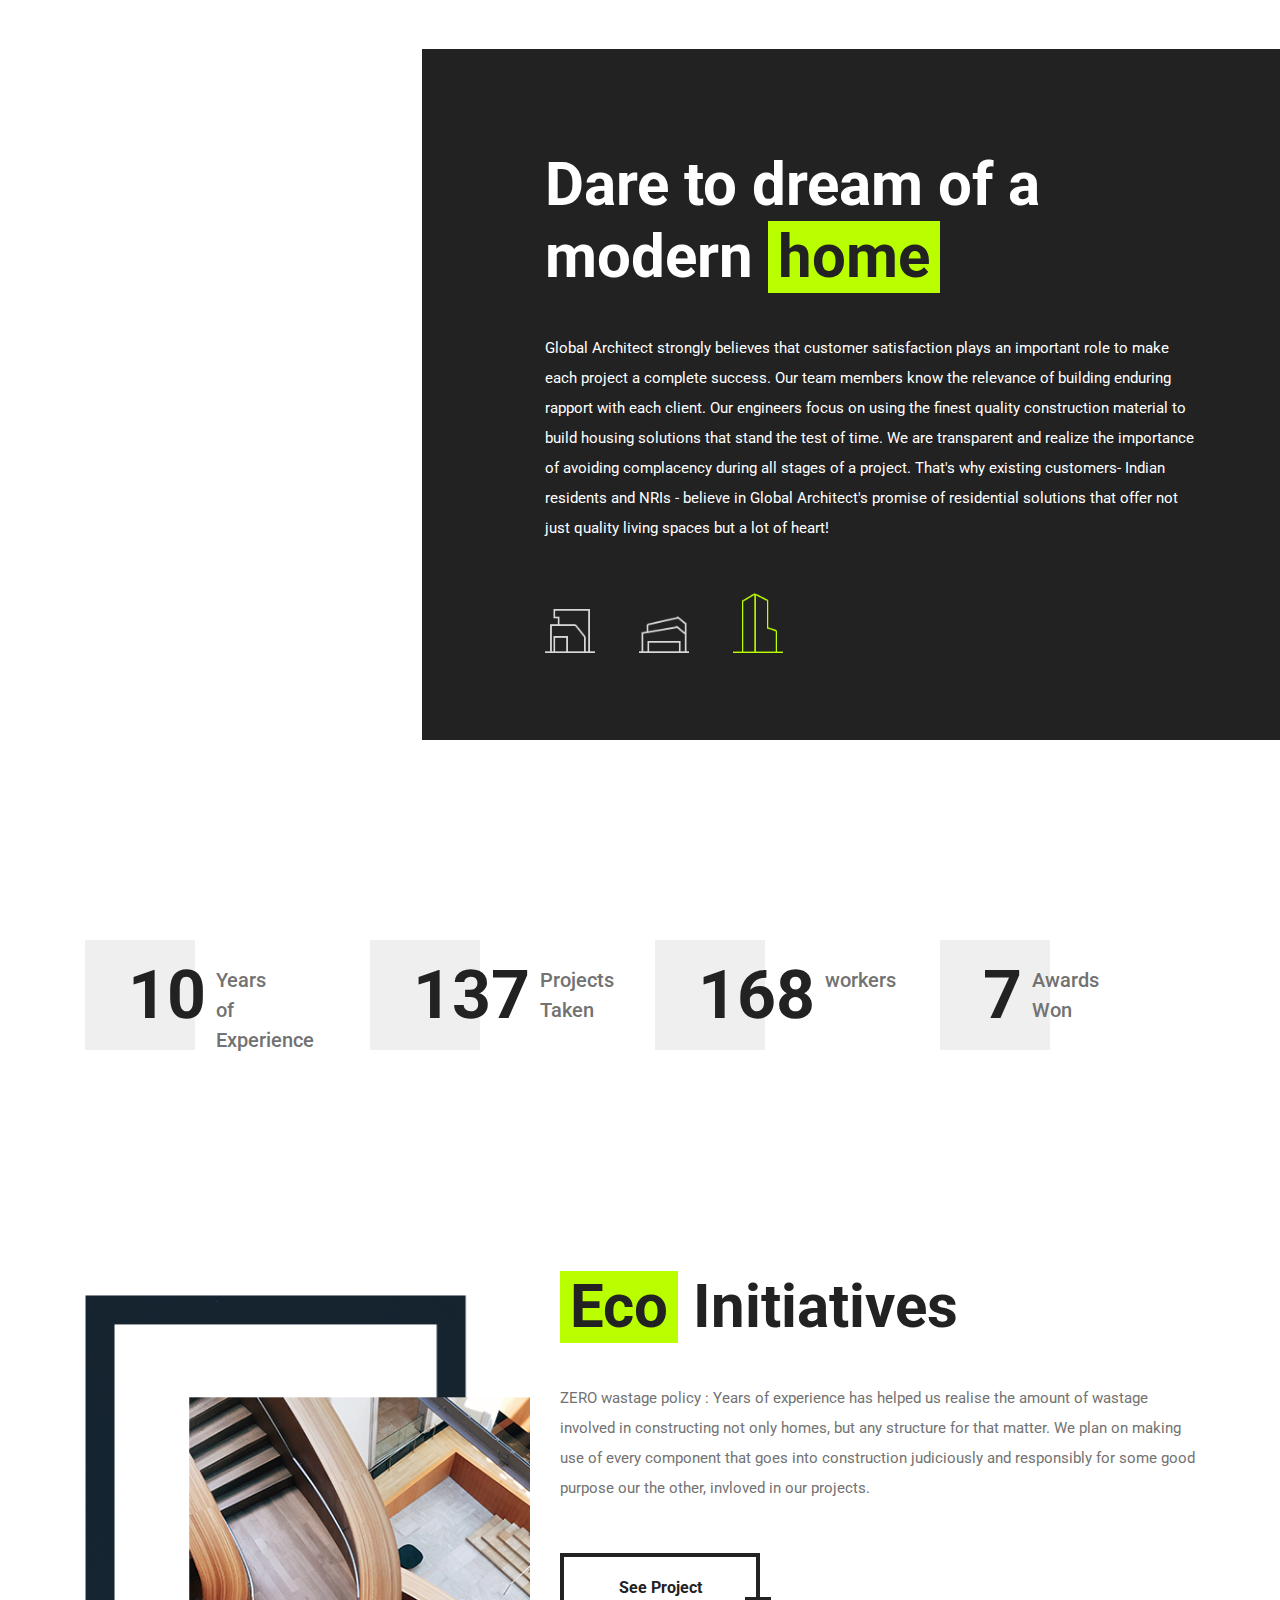
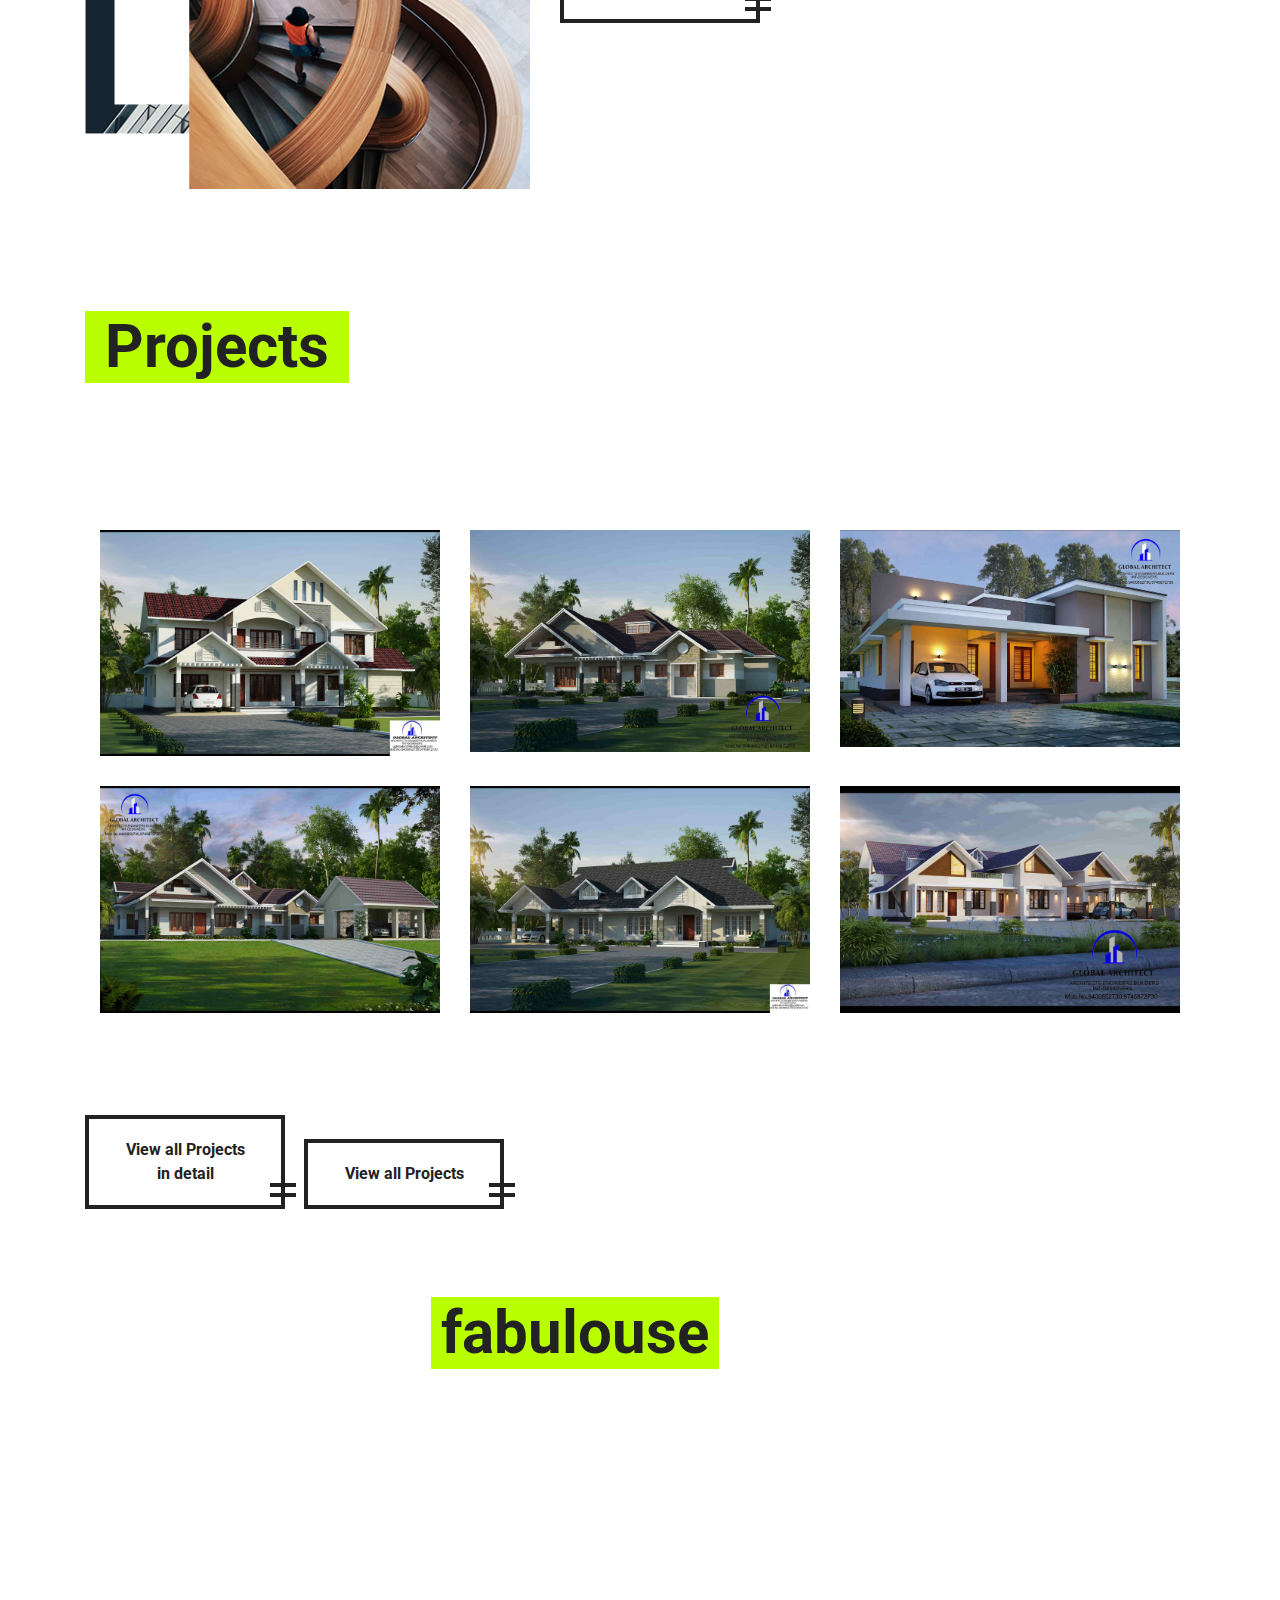
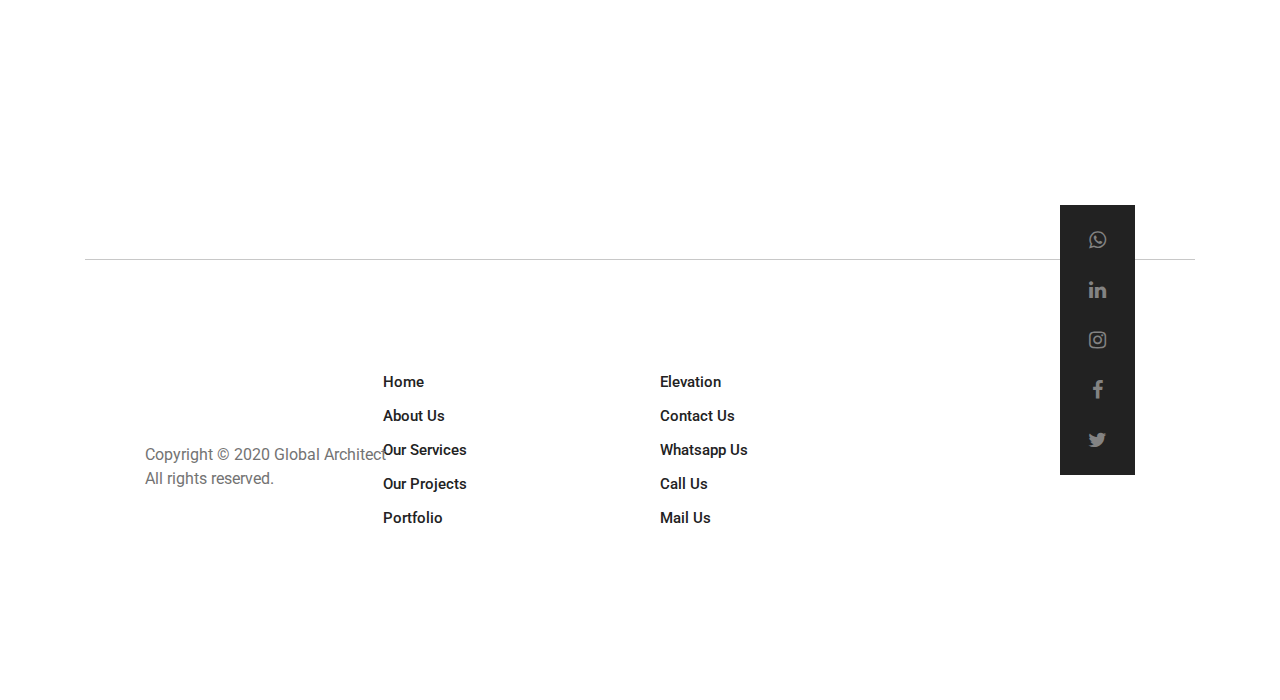
==== commit 9729852d: "Update index.html" ====
--- a/index.html
+++ b/index.html
@@ -113,13 +113,19 @@
 					<a href="project.html" class="site-btn sb-dark">See Project</a>
 				</div>
 				<div class="col-lg-5 pt-4">
-					<iframe width="500" height="314" src="portfolio/img/intro_video.mp4" frameborder="0" allowfullscreen></iframe>
+					<img src="portfolio/img/logo2.png" alt="Global Architect">
 				</div>
 			</div>
 		</div>
 	</section>
 	<!-- Intro section end -->
-
+	
+	
+	<div class-"center">
+		<iframe width="560" height="313" src="portfolio/img/intro_video.mp4" frameborder="0" allowfullscreen></iframe>
+	</div>
+	
+	
 
 	<!-- Service section start -->
 	<section class="service-section spad">
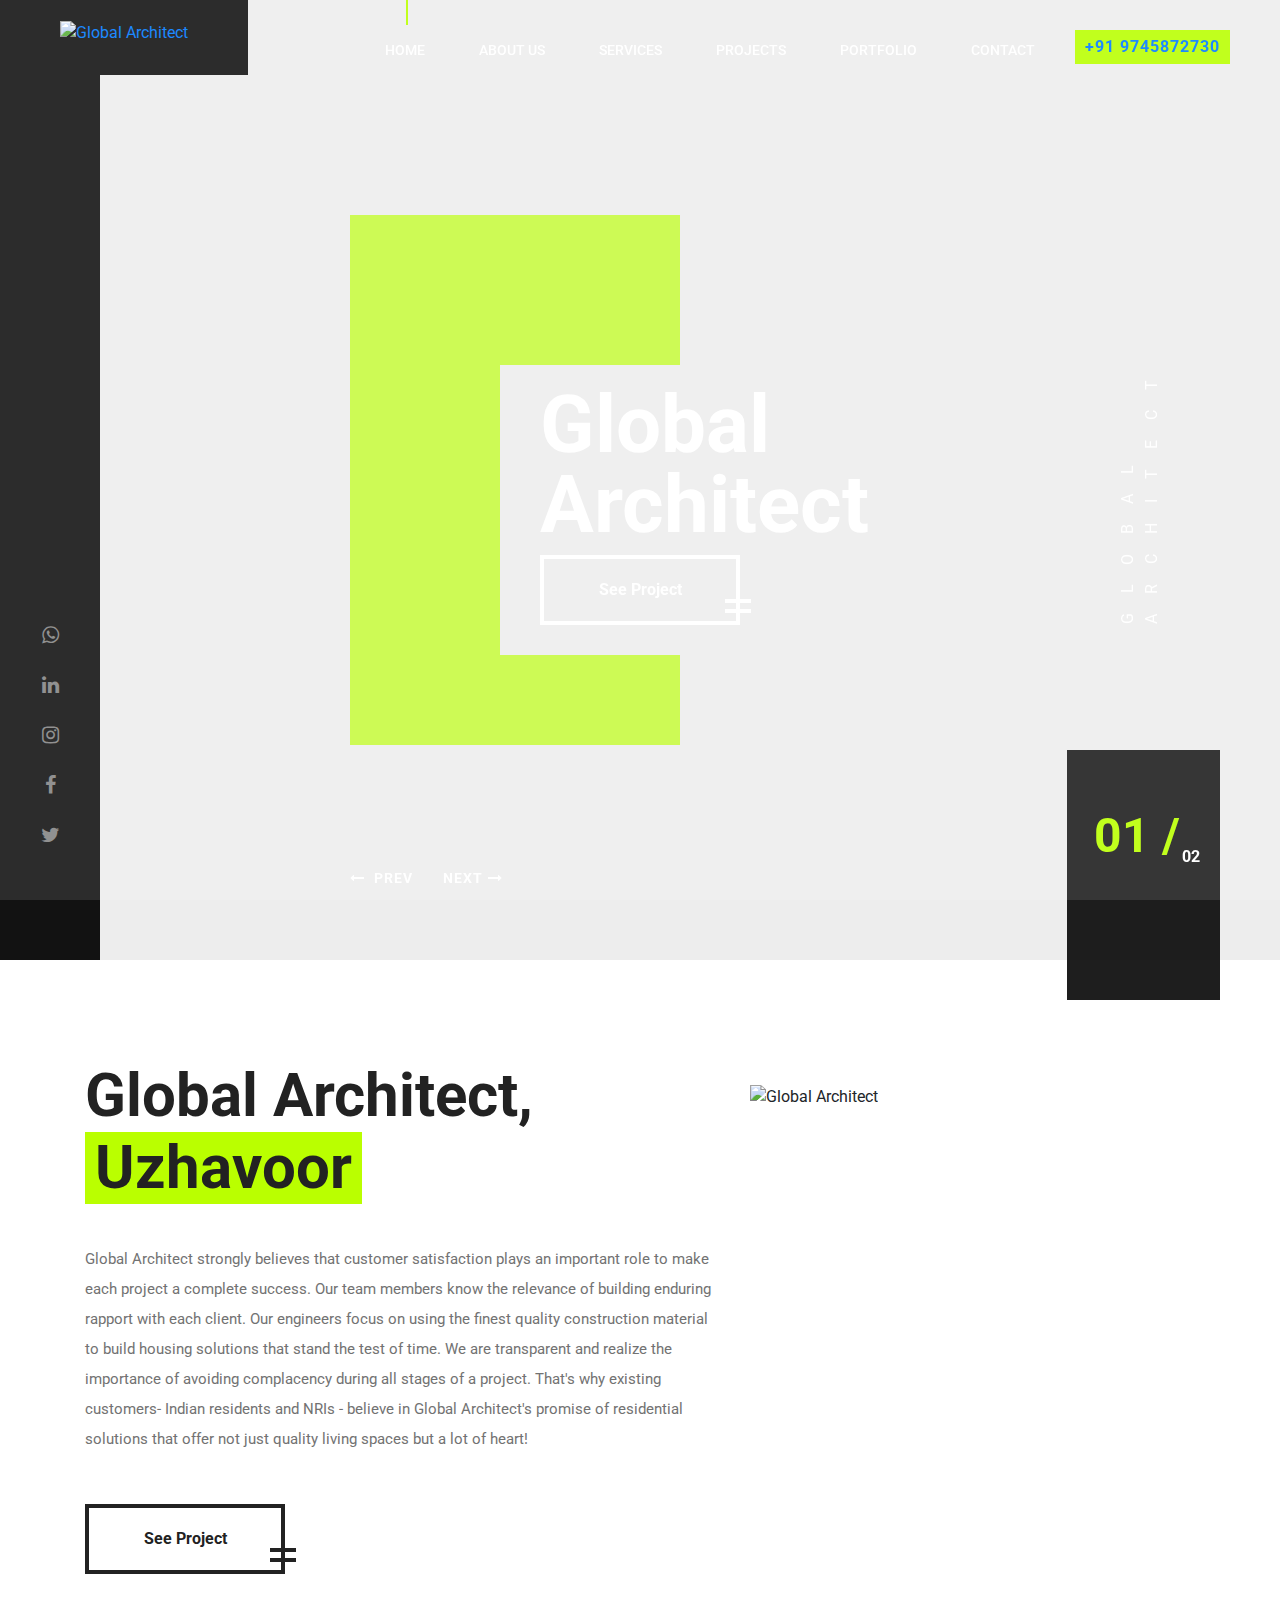
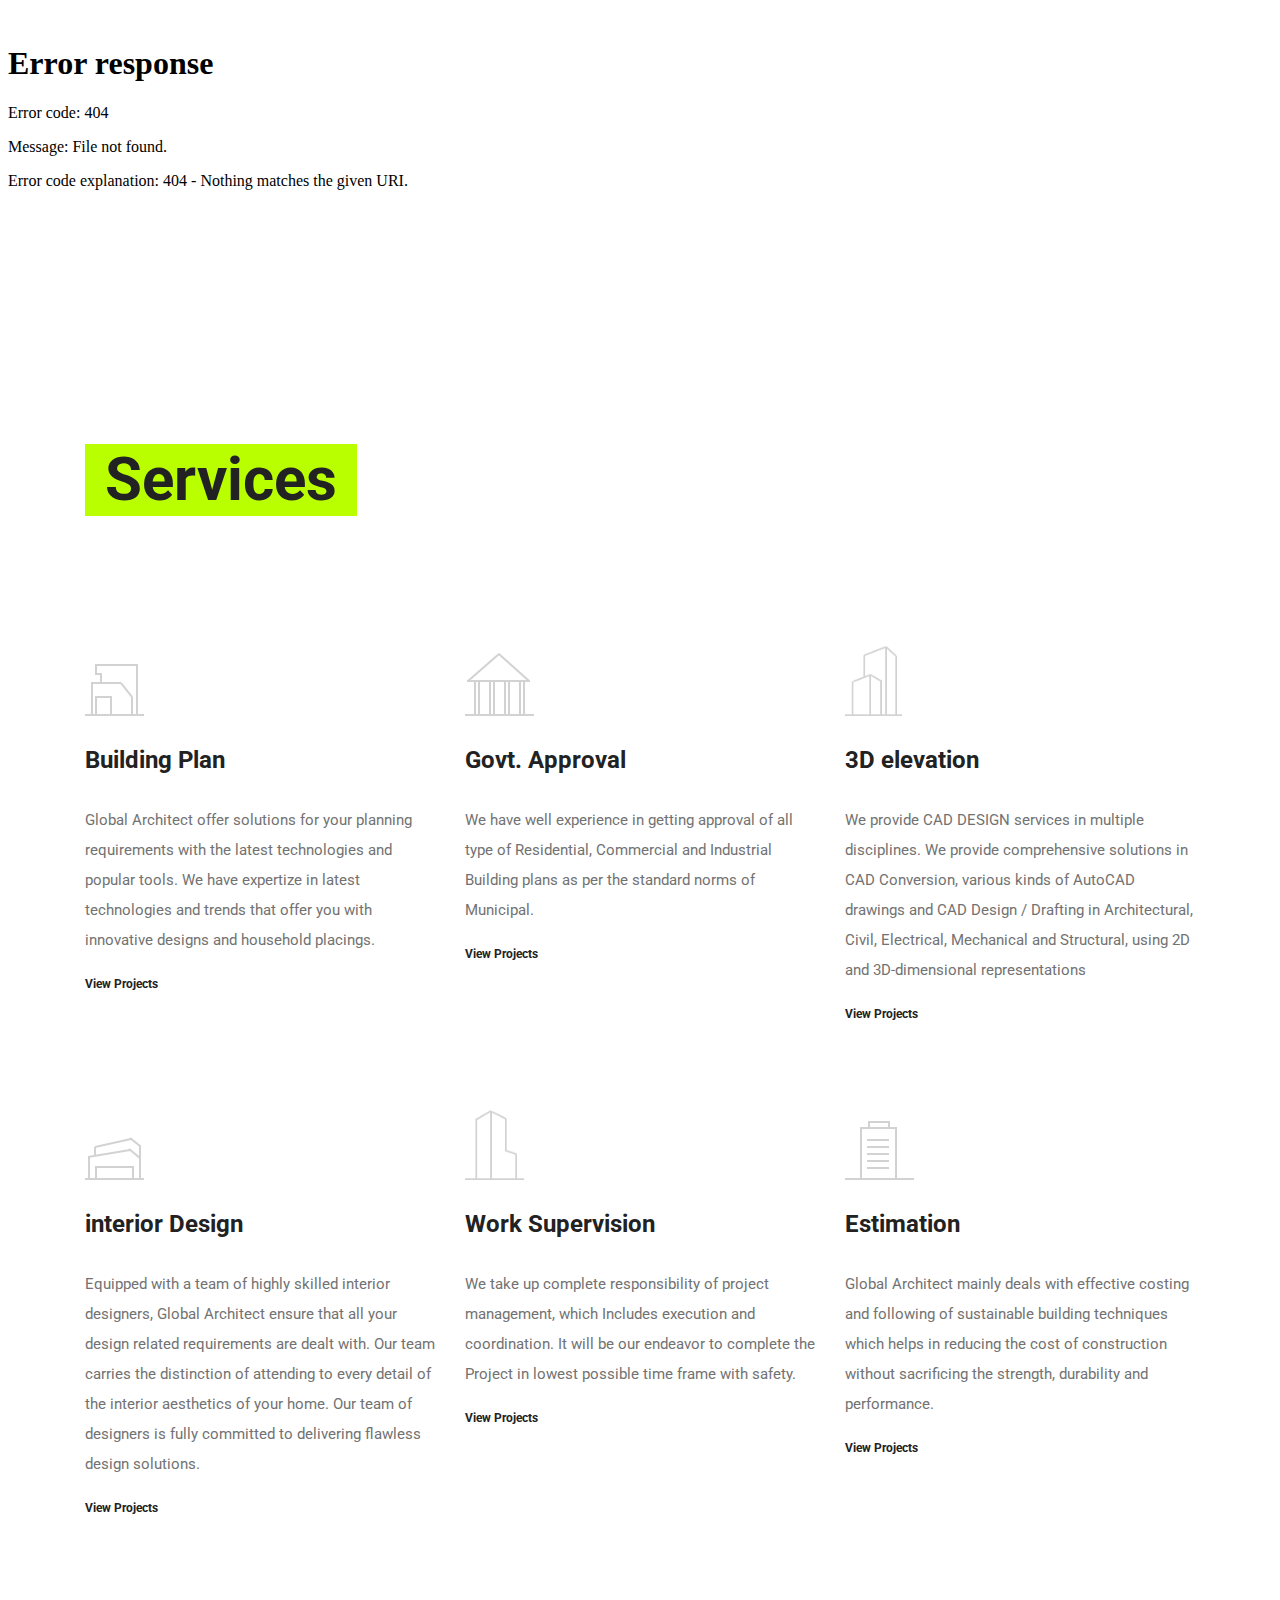
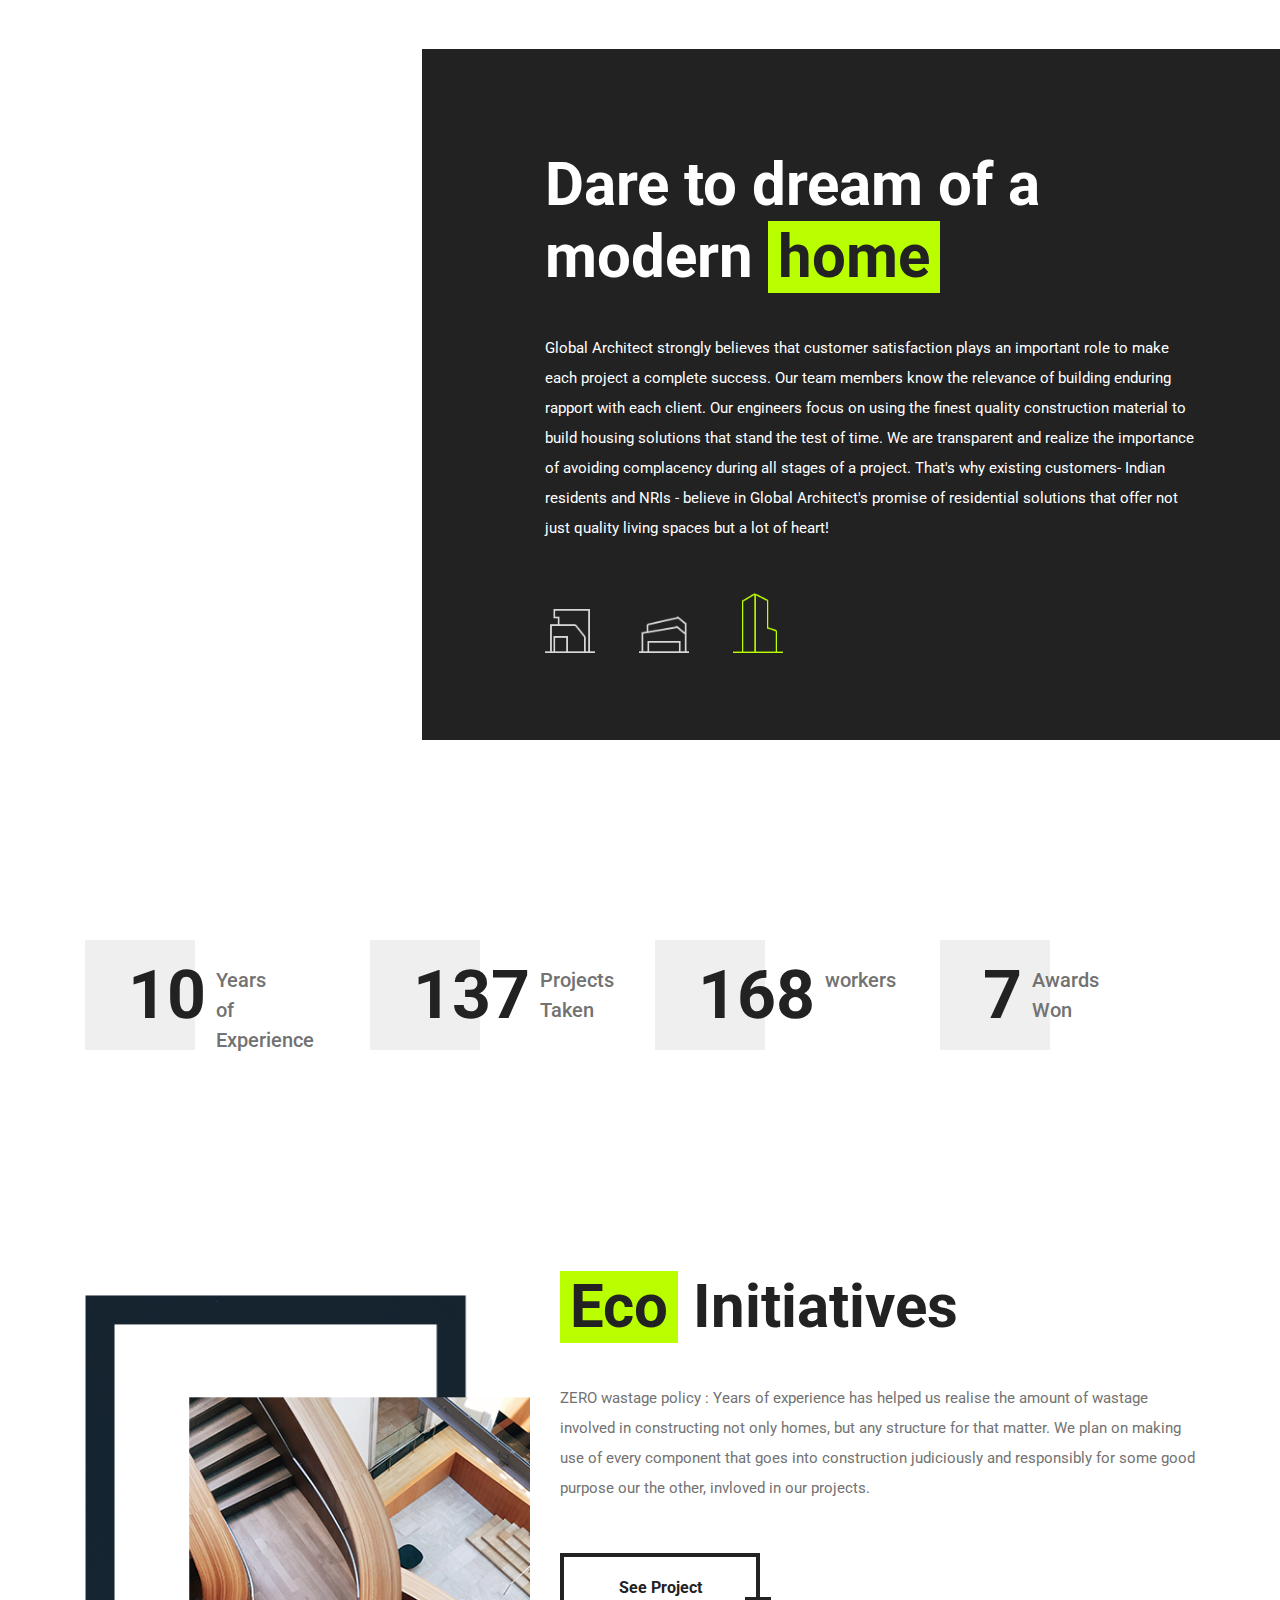
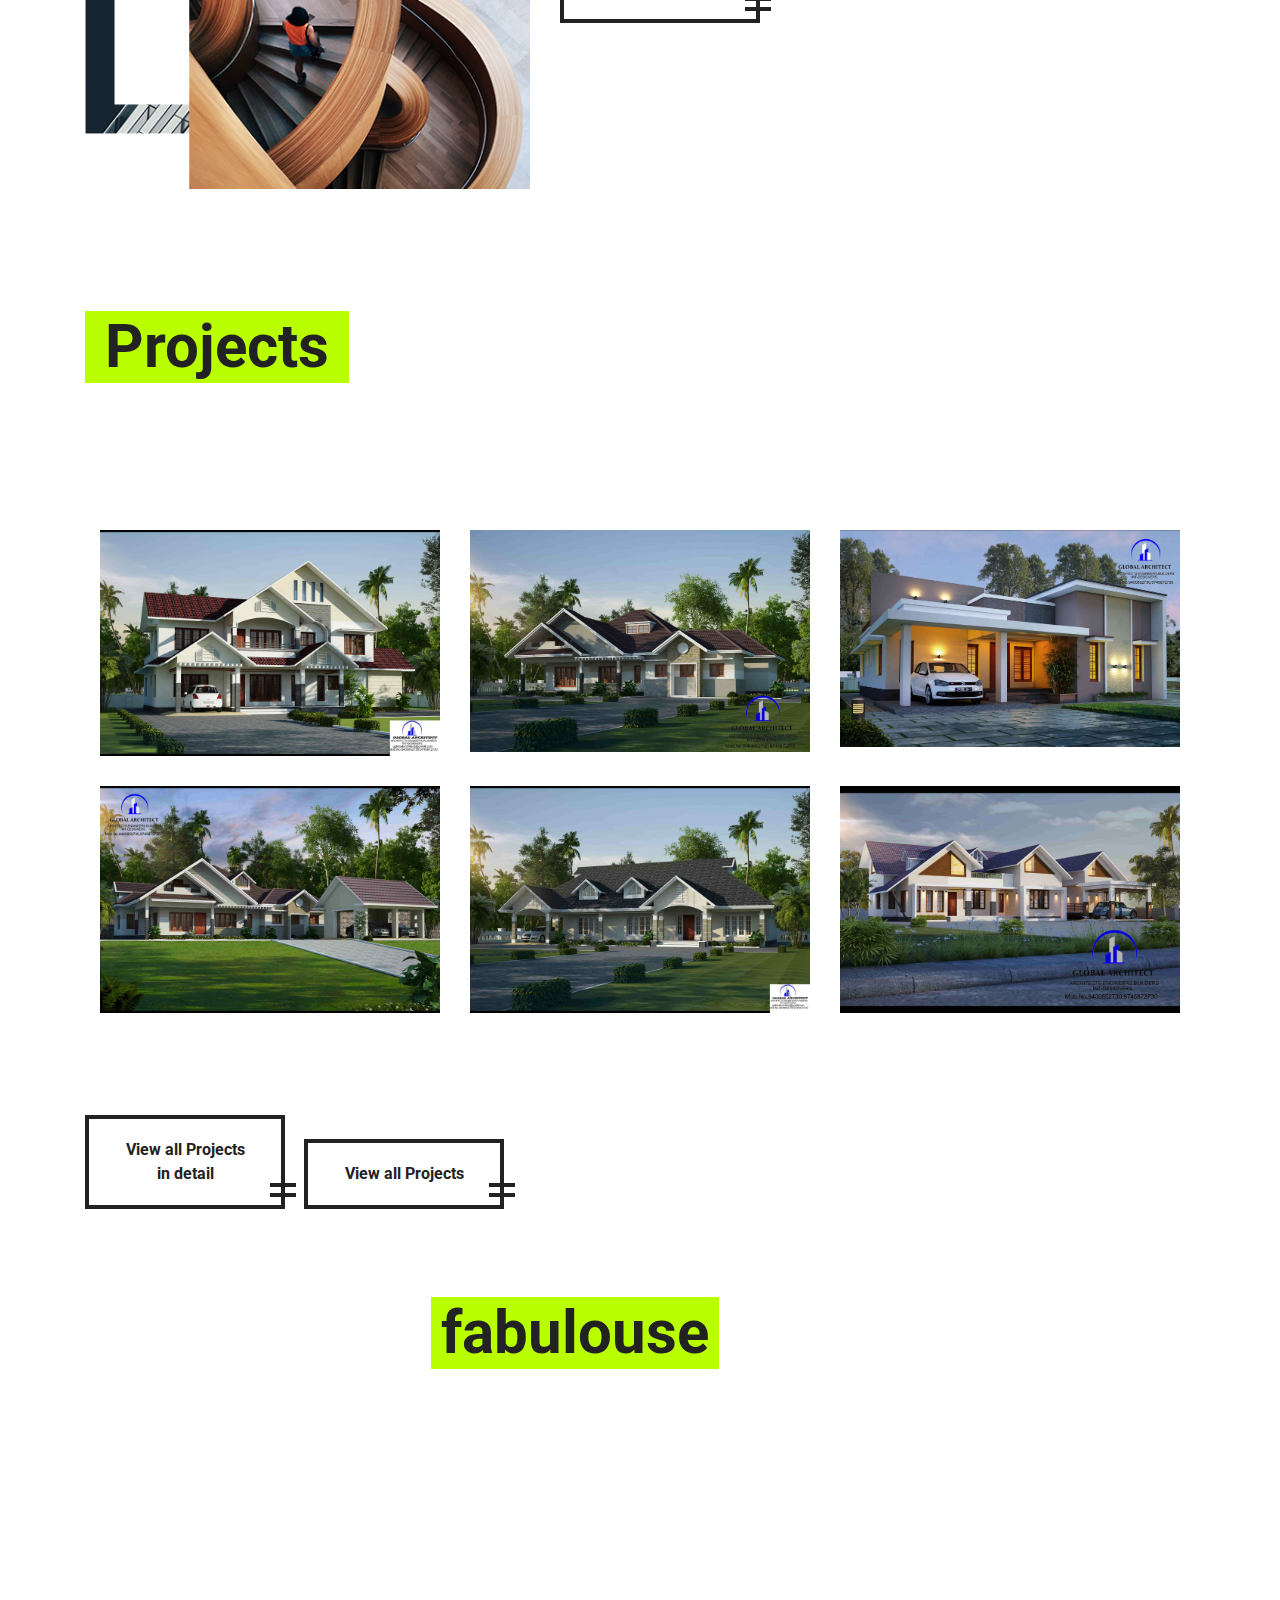
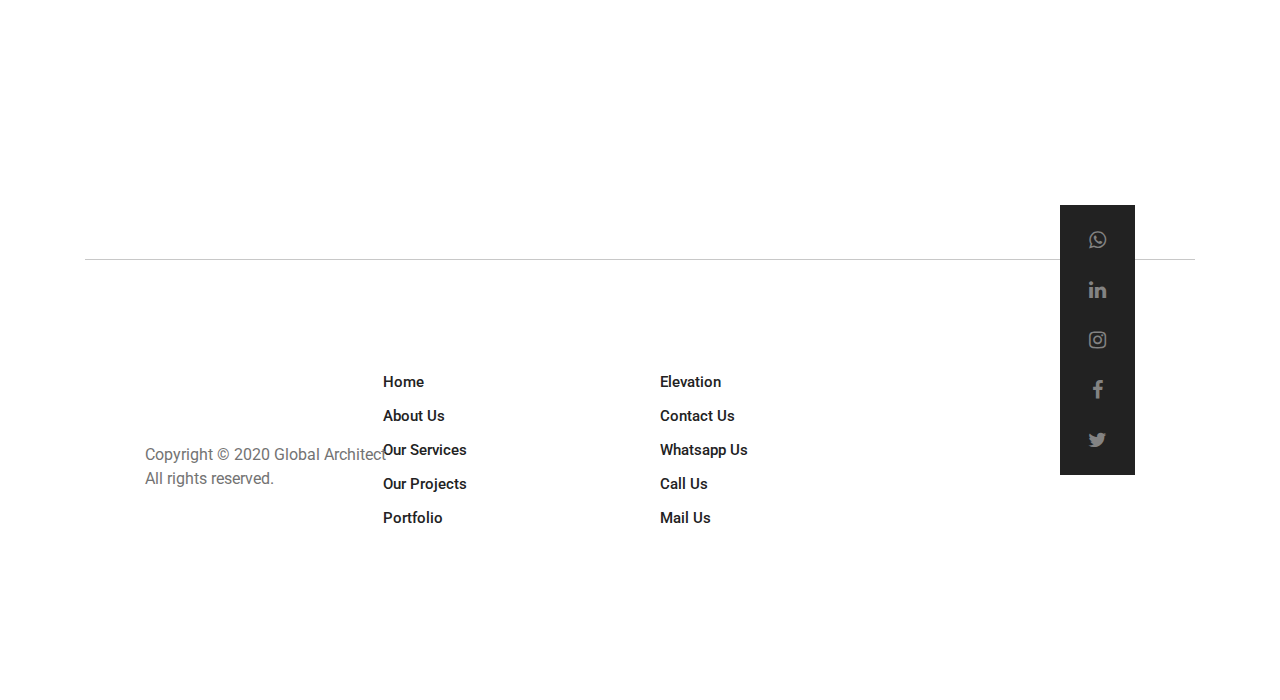
==== commit fbd4e51c: "Update index.html" ====
--- a/index.html
+++ b/index.html
@@ -121,7 +121,7 @@
 	<!-- Intro section end -->
 	
 	
-	<div class-"center">
+	<div class-"container">
 		<iframe width="560" height="313" src="portfolio/img/intro_video.mp4" frameborder="0" allowfullscreen></iframe>
 	</div>
 	
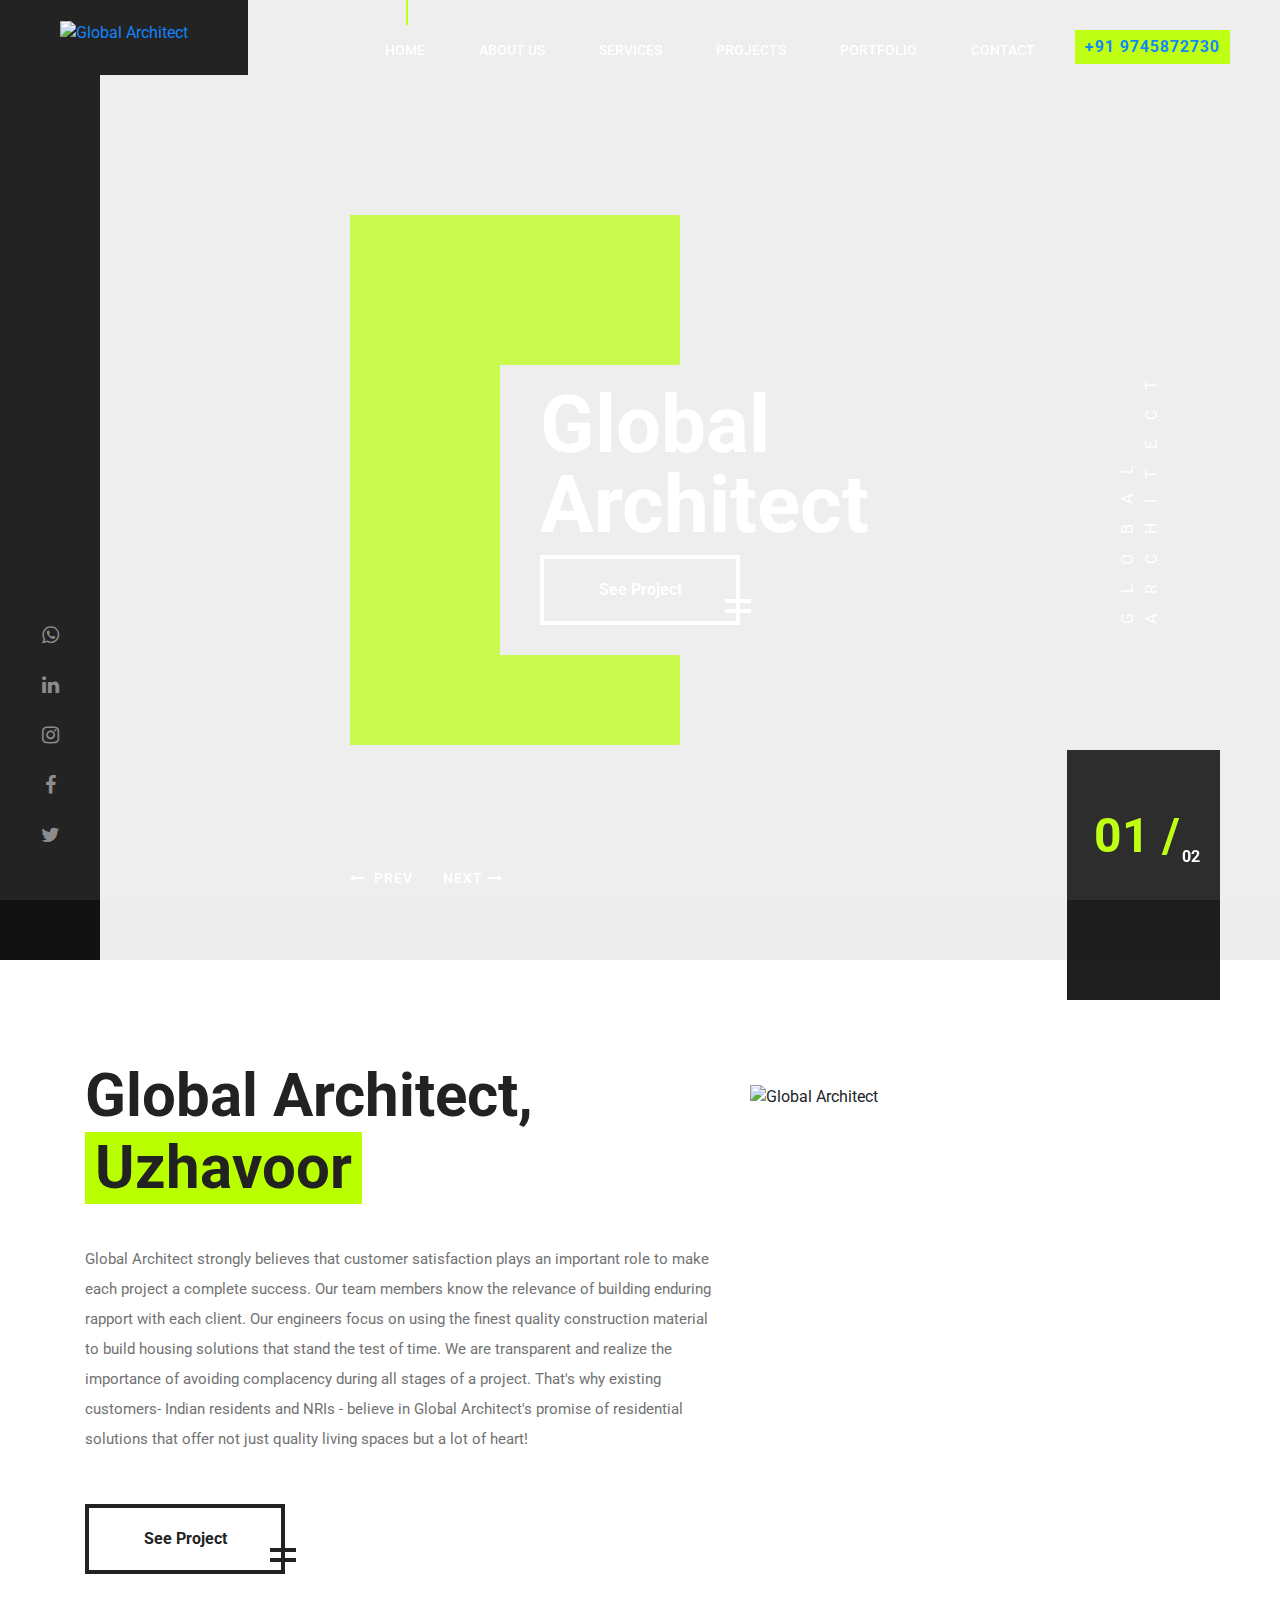
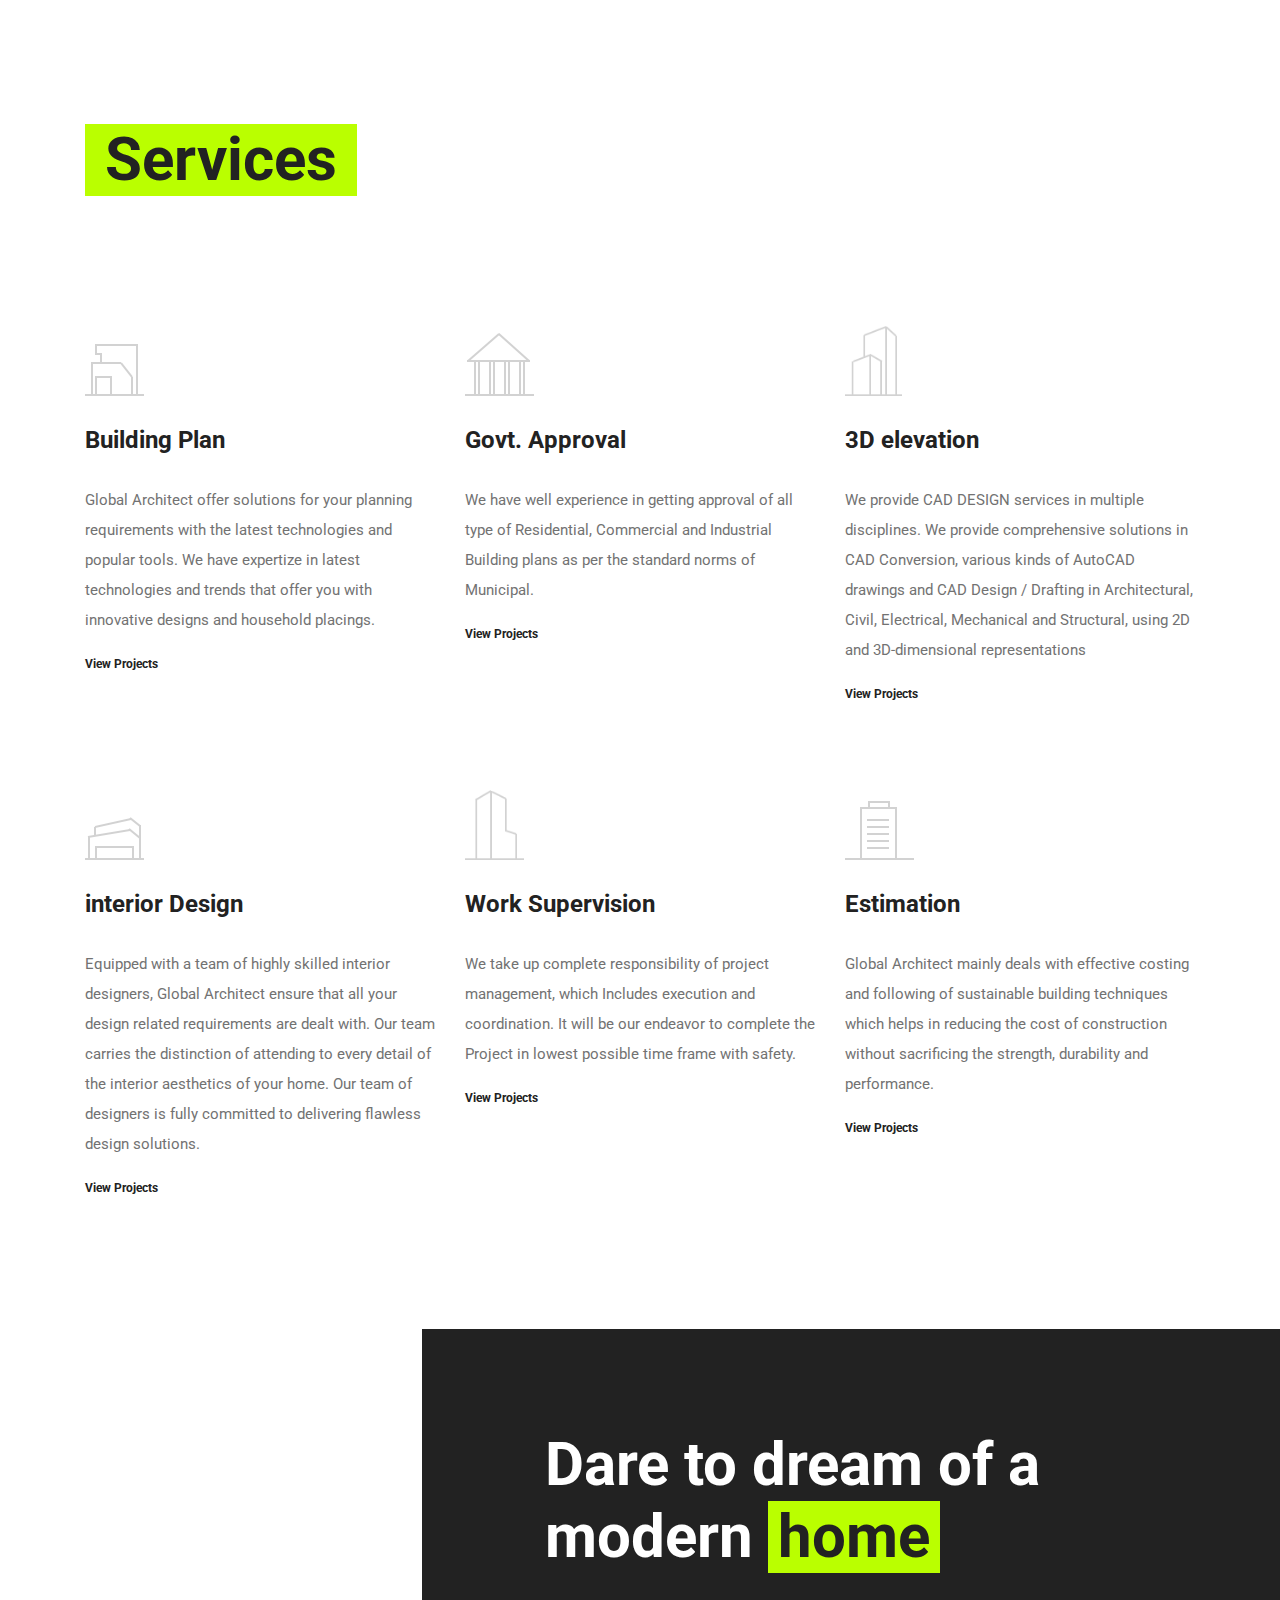
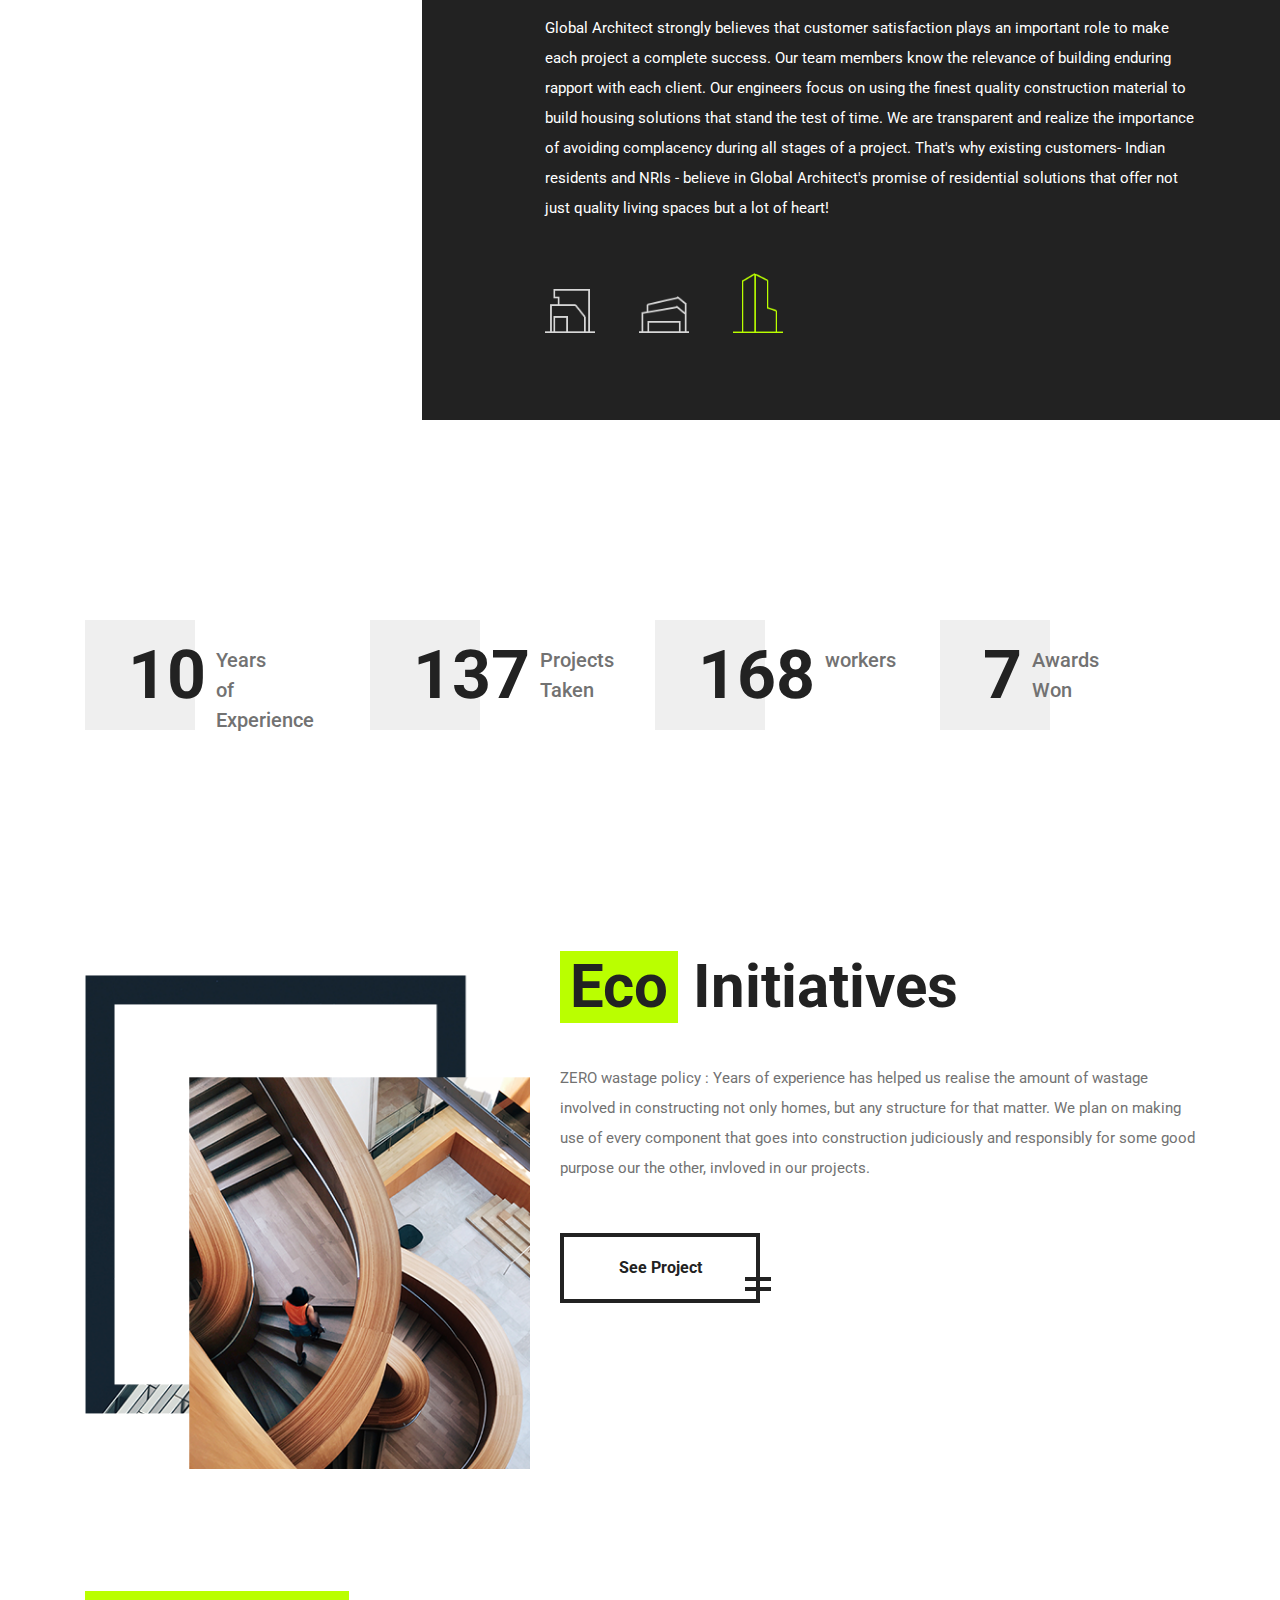
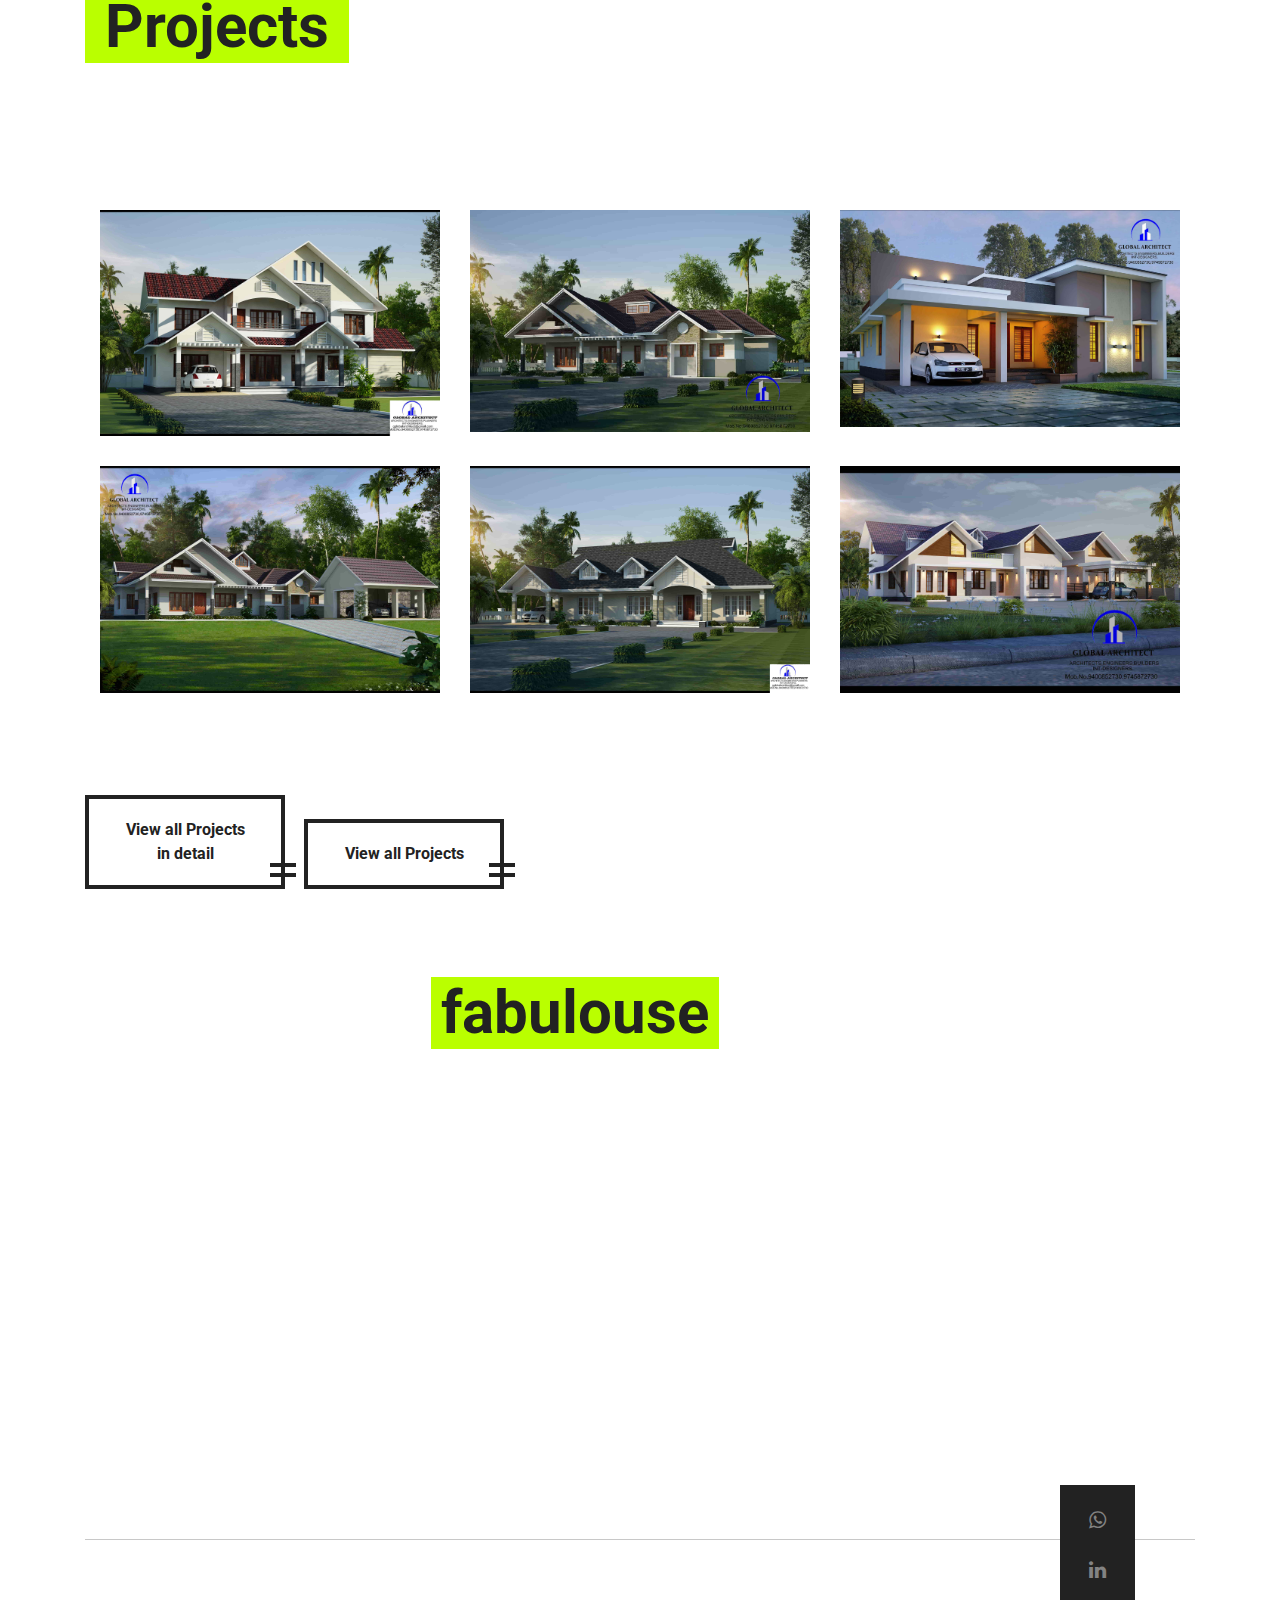
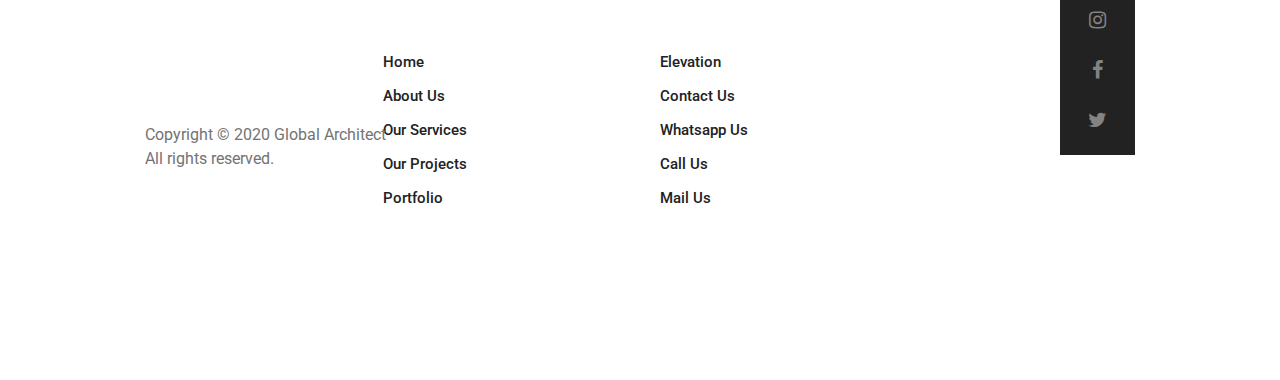
==== commit 2b35f03f: "Update index.html" ====
--- a/index.html
+++ b/index.html
@@ -84,7 +84,7 @@
 				<div class="slide-inner">
 					<div class="slide-content">
 					<h2>Global<br>Architect<br></h2>
-					<a href="project" class="site-btn sb-light">See Project</a>
+					<a href="portfolio.html" class="site-btn sb-light">See Project</a>
 					</div>	
 				</div>
 			</div>	
@@ -120,11 +120,11 @@
 	</section>
 	<!-- Intro section end -->
 	
-	
-	<div class-"container">
+	<!--
+	
 		<iframe width="560" height="313" src="portfolio/img/intro_video.mp4" frameborder="0" allowfullscreen></iframe>
-	</div>
-	
+
+	-->
 	
 
 	<!-- Service section start -->
